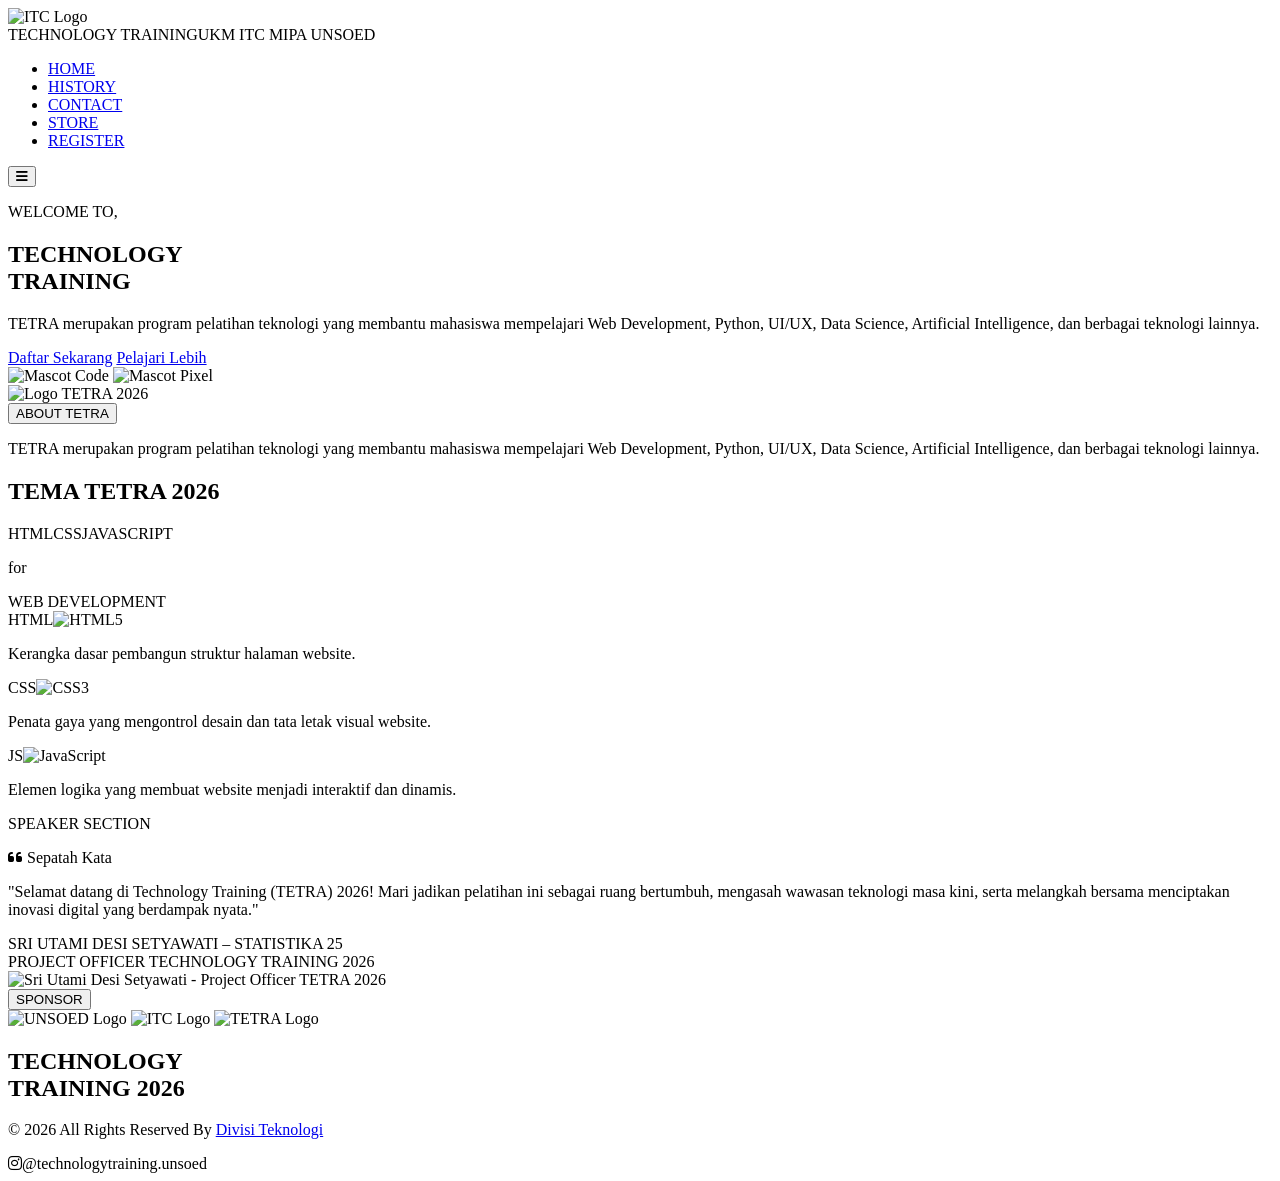
==== index.html @ e4006424 "Add files via upload" ====
<!DOCTYPE html>
<html lang="id">
<head>
  <meta charset="UTF-8" />
  <meta name="viewport" content="width=device-width, initial-scale=1.0"/>
  <title>Home - Technology Training ITC</title>
  <link rel="stylesheet" href="css/global.css" />
  <link rel="stylesheet" href="css/index.css" />
  <link href="https://fonts.googleapis.com/css2?family=Poppins:wght@400;600;700;800;900&display=swap" rel="stylesheet"/>
  <link rel="stylesheet" href="https://cdnjs.cloudflare.com/ajax/libs/font-awesome/6.5.0/css/all.min.css"/>
</head>
<body>

  <nav class="navbar">
    <div class="nav-container">
      <div class="nav-brand">
        <div class="nav-logo"><img src="images/itc.PNG" alt="ITC Logo" class="logo-img"/></div>
        <div class="nav-title"><span class="nav-title-main">TECHNOLOGY TRAINING</span><span class="nav-title-sub">UKM ITC MIPA UNSOED</span></div>
      </div>
      <ul class="nav-links">
        <li><a href="index.html" class="nav-active">HOME</a></li>
        <li><a href="history.html">HISTORY</a></li>
        <li><a href="contact.html">CONTACT</a></li>
        <li><a href="store.html">STORE</a></li>
        <li><a href="https://itcmipaunsoed.my.id/Tetra/Pendaftaran" target="_blank" class="btn-register">REGISTER</a></li>
      </ul>
      <button class="hamburger" id="hamburger"><i class="fas fa-bars"></i></button>
    </div>
  </nav>

  <main>
    <section class="hero">
      <div class="section-container hero-wrapper">
        <div class="hero-content">
          <p class="hero-welcome">WELCOME TO,</p>
          <h1 class="hero-title">TECHNOLOGY<br/>TRAINING</h1>
          <p class="hero-desc">TETRA merupakan program pelatihan teknologi yang membantu mahasiswa mempelajari Web Development, Python, UI/UX, Data Science, Artificial Intelligence, dan berbagai teknologi lainnya.</p>
          <div class="hero-buttons">
            <a href="https://itcmipaunsoed.my.id/Tetra/Pendaftaran" target="_blank" class="btn btn-primary">Daftar Sekarang</a>
            <a href="https://itcmipaunsoed.my.id/Tetra/GuideBook" target="_blank" class="btn btn-secondary">Pelajari Lebih</a>
          </div>
        </div>
        <div class="hero-image">
          <div class="mascot-placeholder">
            <img src="images/Code.png" alt="Mascot Code" class="mascot-img active" />
            <img src="images/Pixel.png" alt="Mascot Pixel" class="mascot-img" />
          </div>
        </div>
      </div>
    </section>

    <section class="about">
      <div class="section-container about-wrapper">
        <div class="about-left">
          <div class="tetra-logo-wrapper">
            <img src="images/logotetra.png" alt="Logo TETRA 2026" class="tetra-logo"/>
          </div>
        </div>
        <div class="about-right">
          <button class="btn-tag">ABOUT TETRA</button>
          <p class="about-desc">TETRA merupakan program pelatihan teknologi yang membantu mahasiswa mempelajari Web Development, Python, UI/UX, Data Science, Artificial Intelligence, dan berbagai teknologi lainnya.</p>
        </div>
      </div>
    </section>

    <section class="tema-section">
      <div class="section-container">
        <div class="tema-header"><h2>TEMA TETRA 2026</h2></div>
        <div class="tema-tags">
          <span class="tag">HTML</span><span class="tag">CSS</span><span class="tag">JAVASCRIPT</span>
        </div>
        <p class="tema-for">for</p>
        <div class="tema-webdev"><span class="tag tag-webdev">WEB DEVELOPMENT</span></div>

        <div class="tech-cards">
          <div class="tech-card">
            <div class="tech-card-icon html-icon"><span>HTML</span><img src="https://cdn.jsdelivr.net/gh/devicons/devicon/icons/html5/html5-original.svg" alt="HTML5"/></div>
            <p>Kerangka dasar pembangun struktur halaman website.</p>
          </div>
          <div class="tech-card">
            <div class="tech-card-icon css-icon"><span>CSS</span><img src="https://cdn.jsdelivr.net/gh/devicons/devicon/icons/css3/css3-original.svg" alt="CSS3"/></div>
            <p>Penata gaya yang mengontrol desain dan tata letak visual website.</p>
          </div>
          <div class="tech-card">
            <div class="tech-card-icon js-icon"><span>JS</span><img src="https://cdn.jsdelivr.net/gh/devicons/devicon/icons/javascript/javascript-original.svg" alt="JavaScript"/></div>
            <p>Elemen logika yang membuat website menjadi interaktif dan dinamis.</p>
          </div>
        </div>
      </div>
    </section>

    <section class="speaker-section">
      <div class="speaker-banner"><p>SPEAKER SECTION</p></div>
      <div class="section-container">
        <div class="speaker-content">
          <div class="speaker-info">
            <div class="speaker-quote">
              <span class="quote-tag"><i class="fas fa-quote-left"></i> Sepatah Kata</span>
              <p class="quote-text">
                "Selamat datang di Technology Training (TETRA) 2026! Mari jadikan pelatihan ini sebagai ruang bertumbuh, mengasah wawasan teknologi masa kini, serta melangkah bersama menciptakan inovasi digital yang berdampak nyata."
              </p>
            </div>
            <div class="speaker-badges">
              <div class="speaker-badge">SRI UTAMI DESI SETYAWATI – STATISTIKA 25</div>
              <div class="speaker-badge">PROJECT OFFICER TECHNOLOGY TRAINING 2026</div>
            </div>
          </div>
          <div class="speaker-photo">
            <img src="images/potetra26.png" alt="Sri Utami Desi Setyawati - Project Officer TETRA 2026" class="speaker-img"/>
          </div>
        </div>

        <div class="sponsor-section">
          <button class="btn-tag">SPONSOR</button>
          <div class="sponsor-grid">
            <div class="sponsor-item"></div><div class="sponsor-item"></div><div class="sponsor-item"></div>
            <div class="sponsor-item"></div><div class="sponsor-item"></div><div class="sponsor-item"></div>
          </div>
        </div>
      </div>
    </section>
  </main>

  <footer class="footer">
    <div class="section-container">
      <div class="footer-card">
        <div class="footer-top">
          <div class="footer-logos">
            <img src="images/Unsoed.PNG" alt="UNSOED Logo" class="footer-logo"/>
            <img src="images/itc.PNG" alt="ITC Logo" class="footer-logo"/>
            <img src="images/logotetra.png" alt="TETRA Logo" class="footer-logo"/>
          </div>
          <div class="footer-divider"></div>
          <div class="footer-title"><h2>TECHNOLOGY<br/>TRAINING 2026</h2></div>
        </div>
        <div class="footer-bottom">
          <p>© 2026 All Rights Reserved By <a href="#">Divisi Teknologi</a></p>
          <div class="footer-social"><i class="fab fa-instagram instagram-icon"></i><span>@technologytraining.unsoed</span></div>
        </div>
      </div>
    </div>
  </footer>

  <script src="js/index.js"></script>
</body>
</html>
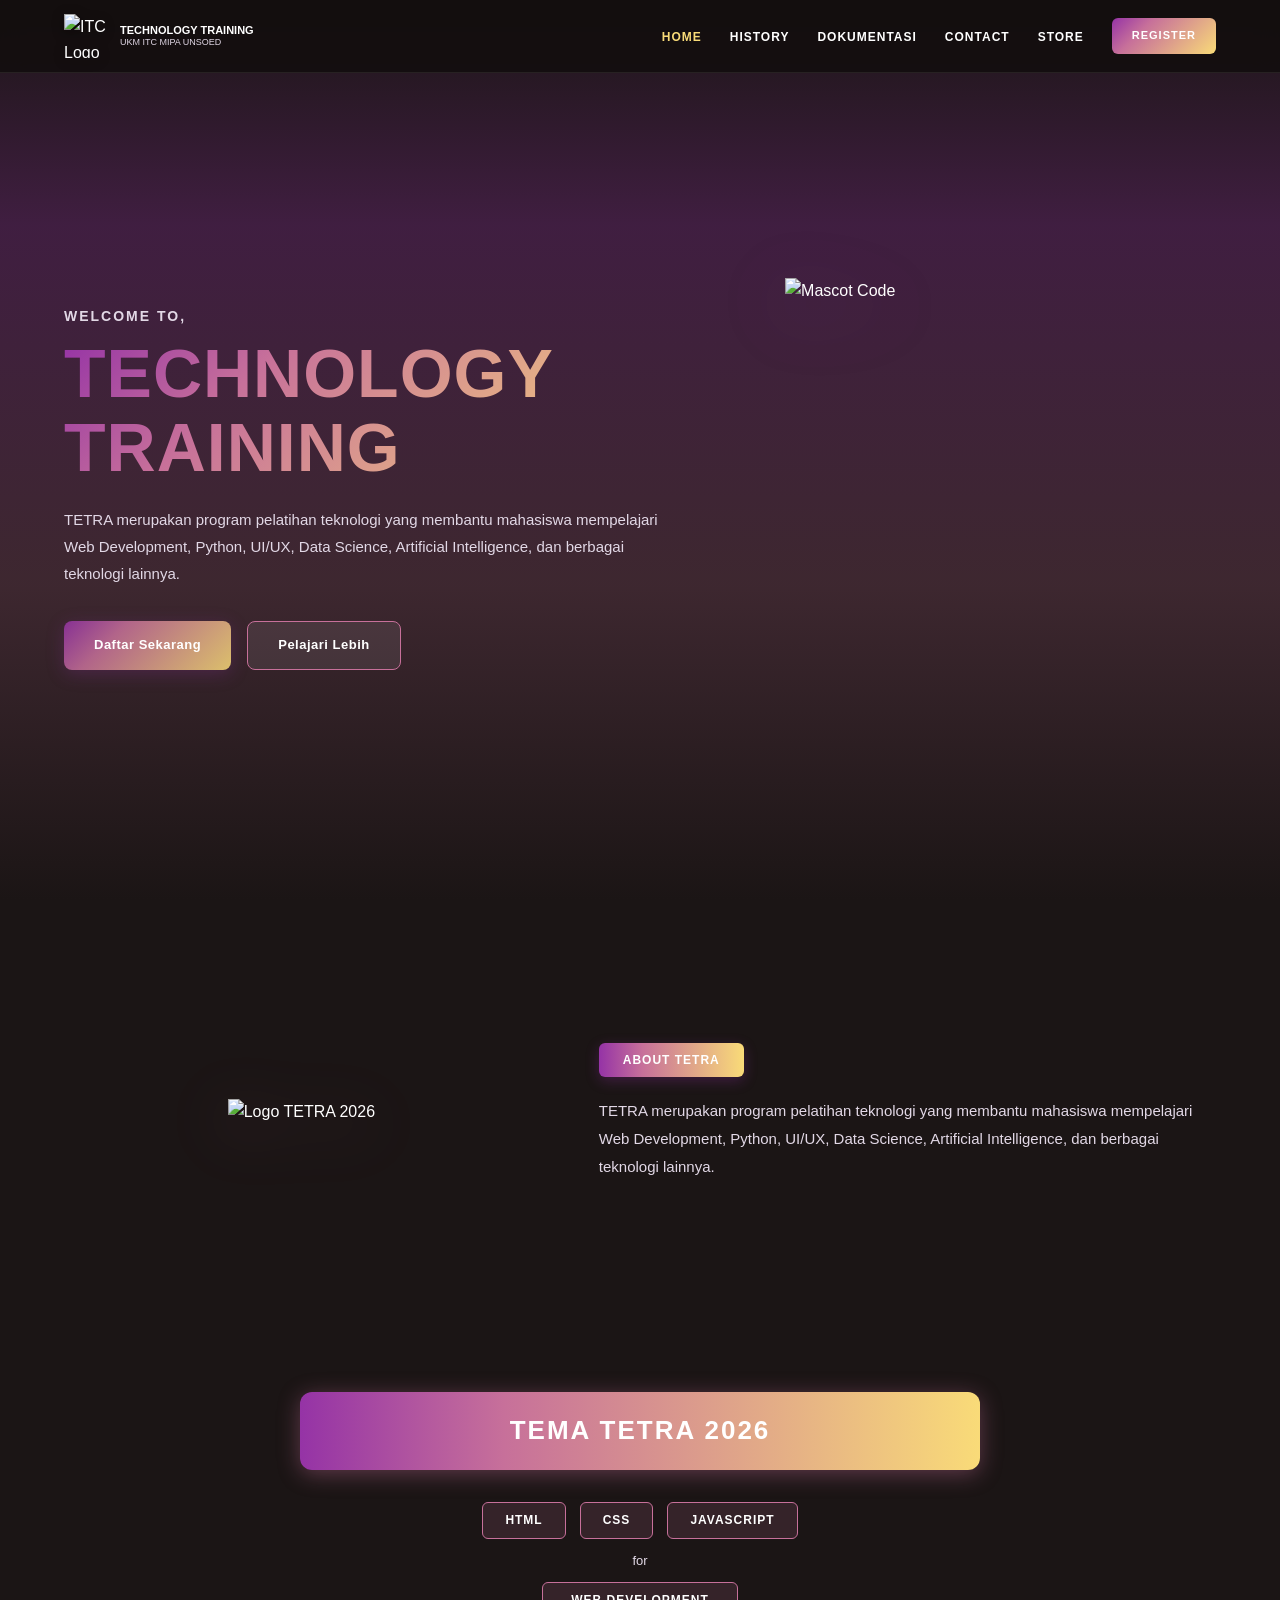
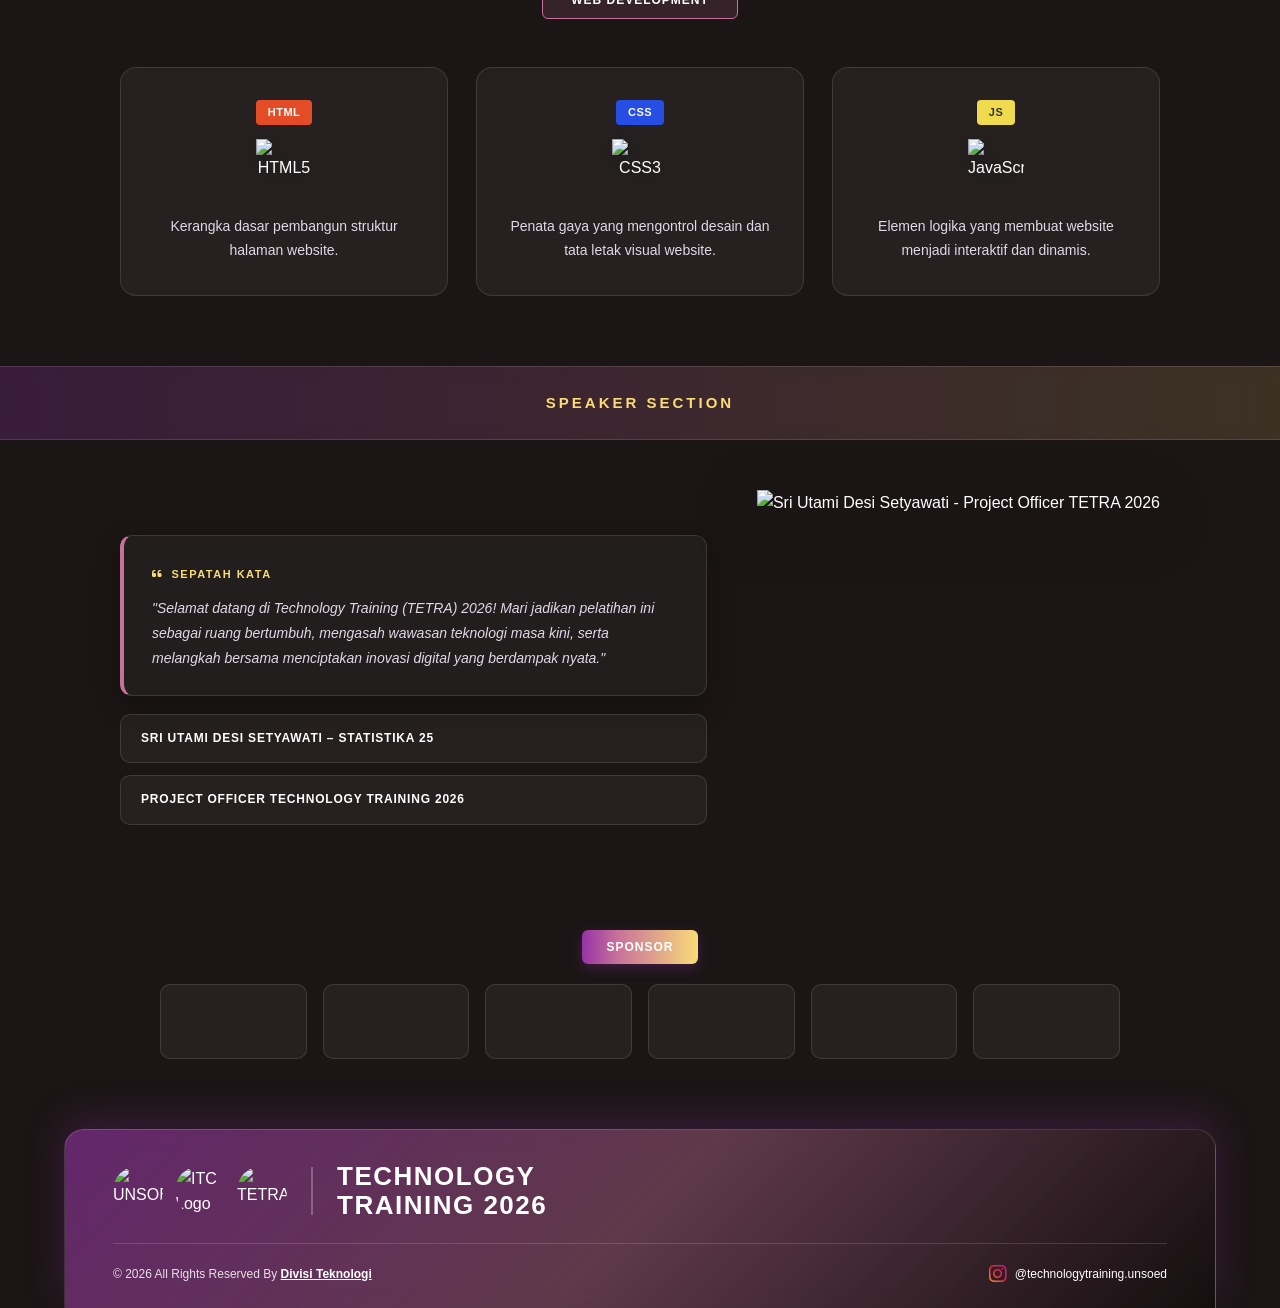
==== commit 86f77d2d: "menambahkan isi dari dokumentasi page" ====
--- a/index.html
+++ b/index.html
@@ -20,6 +20,7 @@
       <ul class="nav-links">
         <li><a href="index.html" class="nav-active">HOME</a></li>
         <li><a href="history.html">HISTORY</a></li>
+        <li><a href="dokumentasi.html">DOKUMENTASI</a></li>
         <li><a href="contact.html">CONTACT</a></li>
         <li><a href="store.html">STORE</a></li>
         <li><a href="https://itcmipaunsoed.my.id/Tetra/Pendaftaran" target="_blank" class="btn-register">REGISTER</a></li>
@@ -63,7 +64,7 @@
       </div>
     </section>
 
-    <section class="tema-section">
+    <section class="tema-section" id="tema">
       <div class="section-container">
         <div class="tema-header"><h2>TEMA TETRA 2026</h2></div>
         <div class="tema-tags">
--- a/css/global.css
+++ b/css/global.css
@@ -0,0 +1,269 @@
+/* ============================================
+   GLOBAL RESET & SEAMLESS BACKGROUND GRADIENT
+   ============================================ */
+*, *::before, *::after {
+  margin: 0;
+  padding: 0;
+  box-sizing: border-box;
+}
+
+:root {
+  /* Gradasi Figma */
+  --figma-grad: linear-gradient(135deg, #9533a6 0%, #c7709a 30%, #f9db78 100%);
+  --figma-grad-horiz: linear-gradient(90deg, #9533a6 0%, #c7709a 30%, #f9db78 100%);
+
+  --bg-dark: #1b1515;
+  --white: #ffffff;
+  --text-muted: #e2d8e6;
+  --gold-accent: #f9db78;
+  --pink-mid: #c7709a;
+  --card-bg: rgba(255, 255, 255, 0.05);
+  --card-border: rgba(255, 255, 255, 0.12);
+  --max-width: 1200px;
+}
+
+html {
+  scroll-behavior: smooth;
+}
+
+/* GRADASI GLOBAL TERPASA DI BODY AGAR TIDAK PATAH-PATAH */
+body {
+  font-family: 'Poppins', sans-serif;
+  background: linear-gradient(
+    180deg,
+    #1b1515 0%,
+    rgba(149, 51, 166, 0.3) 25%,
+    rgba(199, 112, 154, 0.2) 65%,
+    #1b1515 100%
+  ) fixed, #1b1515;
+  color: var(--white);
+  overflow-x: hidden;
+  line-height: 1.6;
+  display: flex;
+  flex-direction: column;
+  min-height: 100vh;
+}
+
+/* Memastikan konten mengambil sisa ruang di atas footer */
+main {
+  flex: 1 0 auto;
+}
+
+.section-container {
+  max-width: var(--max-width);
+  margin: 0 auto;
+  padding: 0 24px;
+  width: 100%;
+}
+
+/* NAVBAR UNIFORM */
+.navbar {
+  background-color: rgba(18, 13, 13, 0.85);
+  backdrop-filter: blur(10px);
+  position: sticky;
+  top: 0;
+  z-index: 1000;
+  border-bottom: 1px solid rgba(255, 255, 255, 0.08);
+  padding: 14px 0;
+}
+
+.nav-container {
+  max-width: var(--max-width);
+  margin: 0 auto;
+  padding: 0 24px;
+  display: flex;
+  align-items: center;
+  justify-content: space-between;
+}
+
+.nav-brand {
+  display: flex;
+  align-items: center;
+  gap: 12px;
+}
+
+.nav-logo {
+  width: 44px;
+  height: 44px;
+  border-radius: 50%;
+  background: transparent;
+  display: flex;
+  align-items: center;
+  justify-content: center;
+}
+
+.nav-logo .logo-img {
+  width: 100%;
+  height: 100%;
+  object-fit: contain;
+  filter: drop-shadow(0 2px 6px rgba(0, 0, 0, 0.4));
+}
+
+.nav-title {
+  display: flex;
+  flex-direction: column;
+  line-height: 1.2;
+}
+
+.nav-title-main {
+  font-size: 11px;
+  font-weight: 700;
+  color: var(--white);
+}
+
+.nav-title-sub {
+  font-size: 9px;
+  color: var(--text-muted);
+}
+
+.nav-links {
+  display: flex;
+  list-style: none;
+  align-items: center;
+  gap: 28px;
+}
+
+.nav-links a {
+  text-decoration: none;
+  color: var(--white);
+  font-size: 12px;
+  font-weight: 600;
+  letter-spacing: 1px;
+  transition: color 0.3s;
+}
+
+.nav-links a:hover,
+.nav-active {
+  color: var(--gold-accent) !important;
+}
+
+.btn-register {
+  background: var(--figma-grad) !important;
+  color: var(--white) !important;
+  padding: 9px 20px !important;
+  border-radius: 6px !important;
+  font-weight: 700 !important;
+  font-size: 11px !important;
+  display: inline-block;
+  text-decoration: none;
+}
+
+.hamburger {
+  display: none;
+  background: none;
+  border: none;
+  color: var(--white);
+  font-size: 22px;
+  cursor: pointer;
+}
+
+/* FOOTER UNIFORM (MENTOK DI DASAR & MEMBENTANG) */
+.footer {
+  padding: 0;
+  background: transparent;
+  width: 100%;
+  margin-top: auto;
+}
+
+.footer .section-container {
+  max-width: var(--max-width);
+  padding: 0 24px;
+}
+
+.footer-card {
+  background: linear-gradient(135deg, rgba(149, 51, 166, 0.6) 0%, rgba(199, 112, 154, 0.4) 50%, rgba(20, 15, 15, 0.95) 100%);
+  border: 1px solid rgba(255, 255, 255, 0.15);
+  border-bottom: none;
+  border-radius: 20px 20px 0 0;
+  padding: 32px 48px 24px;
+  box-shadow: 0 -10px 40px rgba(149, 51, 166, 0.25);
+  backdrop-filter: blur(10px);
+}
+
+.footer-top {
+  display: flex;
+  align-items: center;
+  gap: 24px;
+  padding-bottom: 24px;
+  border-bottom: 1px solid rgba(255, 255, 255, 0.15);
+  margin-bottom: 20px;
+}
+
+.footer-logos {
+  display: flex;
+  gap: 12px;
+  align-items: center;
+}
+
+.footer-logo {
+  width: 50px;
+  height: 50px;
+  border-radius: 50%;
+  object-fit: cover;
+}
+
+.footer-divider {
+  width: 2px;
+  height: 48px;
+  background-color: rgba(255, 255, 255, 0.25);
+}
+
+.footer-title h2 {
+  font-size: clamp(20px, 3vw, 26px);
+  font-weight: 900;
+  color: var(--white);
+  letter-spacing: 1.5px;
+  line-height: 1.1;
+}
+
+.footer-bottom {
+  display: flex;
+  align-items: center;
+  justify-content: space-between;
+  flex-wrap: wrap;
+  gap: 12px;
+}
+
+.footer-bottom p {
+  font-size: 12px;
+  color: rgba(255, 255, 255, 0.85);
+}
+
+.footer-bottom a {
+  color: var(--white);
+  font-weight: 700;
+  text-decoration: underline;
+}
+
+.footer-social {
+  display: flex;
+  align-items: center;
+  gap: 8px;
+  font-size: 12px;
+}
+
+.instagram-icon {
+  font-size: 20px;
+  background: linear-gradient(45deg, #f09433, #e6683c, #dc2743, #cc2366, #bc1888);
+  -webkit-background-clip: text;
+  background-clip: text;
+  -webkit-text-fill-color: transparent;
+}
+
+@media (max-width: 768px) {
+  .nav-links {
+    display: none;
+    flex-direction: column;
+    position: absolute;
+    top: 71px;
+    left: 0; right: 0;
+    background: #120d0d;
+    padding: 24px;
+    gap: 18px;
+  }
+  .nav-links.open { display: flex; }
+  .hamburger { display: block; }
+  .footer-card { padding: 24px 20px; }
+  .footer-top { flex-wrap: wrap; gap: 16px; }
+  .footer-divider { display: none; }
+}
--- a/css/index.css
+++ b/css/index.css
@@ -0,0 +1,572 @@
+/* ============================================
+   INDEX.CSS - STYLES KHUSUS HALAMAN HOME
+   ============================================ */
+
+/* ---- Hero Section ---- */
+.hero {
+  padding: 60px 0;
+  min-height: calc(100vh - 71px);
+  display: flex;
+  align-items: center;
+}
+
+.hero-wrapper {
+  display: flex;
+  align-items: center;
+  justify-content: space-between;
+  gap: 48px;
+}
+
+.hero-content {
+  flex: 1.2;
+  max-width: 620px;
+}
+
+.hero-welcome {
+  font-size: 14px;
+  font-weight: 600;
+  color: var(--text-muted);
+  letter-spacing: 2px;
+  margin-bottom: 10px;
+}
+
+.hero-title {
+  font-size: clamp(38px, 5.5vw, 68px);
+  font-weight: 900;
+  line-height: 1.08;
+  background: var(--figma-grad);
+  -webkit-background-clip: text;
+  background-clip: text;
+  -webkit-text-fill-color: transparent;
+  margin-bottom: 22px;
+  text-transform: uppercase;
+  letter-spacing: 1px;
+}
+
+.hero-desc {
+  font-size: 15px;
+  color: var(--text-muted);
+  line-height: 1.8;
+  margin-bottom: 34px;
+}
+
+.hero-buttons {
+  display: flex;
+  gap: 16px;
+  flex-wrap: wrap;
+}
+
+.btn {
+  padding: 13px 30px;
+  border-radius: 8px;
+  font-size: 13px;
+  font-weight: 700;
+  cursor: pointer;
+  border: none;
+  transition: all 0.3s ease;
+  letter-spacing: 0.5px;
+  text-decoration: none;
+  display: inline-flex;
+  align-items: center;
+  justify-content: center;
+}
+
+.btn-primary {
+  background: linear-gradient(135deg, rgba(149, 51, 166, 0.85) 0%, rgba(199, 112, 154, 0.85) 30%, rgba(249, 219, 120, 0.85) 100%);
+  color: var(--white);
+  box-shadow: 0 4px 18px rgba(149, 51, 166, 0.25);
+}
+
+.btn-primary:hover {
+  transform: translateY(-2px);
+  box-shadow: 0 6px 24px rgba(149, 51, 166, 0.4);
+}
+
+.btn-secondary {
+  background: rgba(255, 255, 255, 0.08);
+  color: var(--white);
+  border: 1px solid var(--pink-mid);
+}
+
+.btn-secondary:hover {
+  background: var(--pink-mid);
+  transform: translateY(-2px);
+}
+
+/* ---- Mascot Image Slider ---- */
+.hero-image {
+  flex: 1;
+  display: flex;
+  justify-content: center;
+  align-items: center;
+}
+
+.mascot-placeholder {
+  position: relative;
+  width: 360px;
+  height: 420px;
+  display: flex;
+  align-items: center;
+  justify-content: center;
+  animation: floatMascot 4s ease-in-out infinite;
+}
+
+.mascot-img {
+  position: absolute;
+  top: 0;
+  left: 0;
+  width: 100%;
+  height: 100%;
+  object-fit: contain;
+  opacity: 0;
+  transform: scale(0.95);
+  transition: opacity 0.8s ease-in-out, transform 0.8s ease-in-out;
+  pointer-events: none;
+  filter: drop-shadow(0 15px 35px rgba(149, 51, 166, 0.35));
+}
+
+.mascot-img.active {
+  opacity: 1;
+  transform: scale(1);
+  pointer-events: auto;
+}
+
+@keyframes floatMascot {
+  0%, 100% { transform: translateY(0px); }
+  50% { transform: translateY(-12px); }
+}
+
+/* ---- About Section ---- */
+.about {
+  padding: 70px 0;
+}
+
+.about-wrapper {
+  display: flex;
+  align-items: center;
+  justify-content: space-between;
+  gap: 60px;
+}
+
+.about-left {
+  flex: 1;
+  display: flex;
+  justify-content: center;
+  align-items: center;
+}
+
+.tetra-logo-wrapper {
+  width: 280px;
+  height: 280px;
+  display: flex;
+  align-items: center;
+  justify-content: center;
+  filter: drop-shadow(0 12px 30px rgba(199, 112, 154, 0.35));
+  transition: transform 0.4s ease;
+}
+
+.tetra-logo-wrapper:hover {
+  transform: scale(1.05);
+}
+
+.tetra-logo {
+  max-width: 100%;
+  max-height: 100%;
+  object-fit: contain;
+}
+
+.about-right {
+  flex: 1.3;
+}
+
+.btn-tag {
+  background: var(--figma-grad-horiz);
+  color: var(--white);
+  border: none;
+  padding: 10px 24px;
+  border-radius: 6px;
+  font-size: 12px;
+  font-weight: 700;
+  letter-spacing: 1px;
+  cursor: default;
+  margin-bottom: 20px;
+  display: inline-block;
+  box-shadow: 0 4px 14px rgba(149, 51, 166, 0.3);
+}
+
+.about-desc {
+  font-size: 15px;
+  color: var(--text-muted);
+  line-height: 1.85;
+  max-width: 600px;
+}
+
+/* ---- Tema TETRA 2026 Section ---- */
+.tema-section {
+  padding: 70px 0;
+  text-align: center;
+}
+
+.tema-header {
+  background: var(--figma-grad-horiz);
+  border-radius: 12px;
+  padding: 18px 36px;
+  max-width: 680px;
+  margin: 0 auto 32px;
+  box-shadow: 0 4px 22px rgba(199, 112, 154, 0.4);
+}
+
+.tema-header h2 {
+  font-size: clamp(20px, 3vw, 26px);
+  font-weight: 900;
+  letter-spacing: 2px;
+  color: var(--white);
+}
+
+.tema-tags {
+  display: flex;
+  justify-content: center;
+  gap: 14px;
+  margin-bottom: 12px;
+  flex-wrap: wrap;
+}
+
+.tag {
+  padding: 8px 22px;
+  border-radius: 6px;
+  font-size: 12px;
+  font-weight: 700;
+  letter-spacing: 1px;
+  background: rgba(199, 112, 154, 0.15);
+  color: var(--white);
+  border: 1px solid var(--pink-mid);
+}
+
+.tag-webdev {
+  padding: 8px 28px;
+}
+
+.tema-for {
+  font-size: 13px;
+  color: var(--text-muted);
+  margin-bottom: 10px;
+}
+
+.tema-webdev {
+  display: flex;
+  justify-content: center;
+  margin-bottom: 48px;
+}
+
+/* ---- Tech Cards (HTML, CSS, JS) ---- */
+.tech-cards {
+  display: grid;
+  grid-template-columns: repeat(3, 1fr);
+  gap: 28px;
+  max-width: 1040px;
+  margin: 0 auto;
+}
+
+.tech-card {
+  background: var(--card-bg);
+  border: 1px solid var(--card-border);
+  border-radius: 16px;
+  padding: 32px 24px;
+  backdrop-filter: blur(8px);
+  display: flex;
+  flex-direction: column;
+  align-items: center;
+  text-align: center;
+  transition: transform 0.3s, border-color 0.3s, box-shadow 0.3s;
+}
+
+.tech-card:hover {
+  transform: translateY(-6px);
+  border-color: var(--pink-mid);
+  box-shadow: 0 14px 32px rgba(199, 112, 154, 0.3);
+}
+
+.tech-card-icon {
+  display: flex;
+  flex-direction: column;
+  align-items: center;
+  gap: 14px;
+  margin-bottom: 20px;
+}
+
+.tech-card-icon img {
+  width: 56px;
+  height: 56px;
+  max-width: 56px;
+  max-height: 56px;
+  object-fit: contain;
+  filter: drop-shadow(0 4px 10px rgba(0, 0, 0, 0.3));
+}
+
+.tech-card-icon span {
+  font-size: 11px;
+  font-weight: 800;
+  letter-spacing: 0.5px;
+  padding: 4px 12px;
+  border-radius: 4px;
+}
+
+.html-icon span { background: #e34c26; color: #fff; }
+.css-icon span  { background: #264de4; color: #fff; }
+.js-icon span   { background: #f0db4f; color: #333; }
+
+.tech-card p {
+  font-size: 14px;
+  color: var(--text-muted);
+  line-height: 1.7;
+}
+
+/* ---- Speaker & PO Section ---- */
+.speaker-section {
+  padding-bottom: 70px;
+}
+
+.speaker-banner {
+  background: linear-gradient(90deg, rgba(149, 51, 166, 0.25) 0%, rgba(199, 112, 154, 0.2) 50%, rgba(249, 219, 120, 0.15) 100%);
+  border-top: 1px solid var(--card-border);
+  border-bottom: 1px solid var(--card-border);
+  width: 100%;
+  padding: 24px 0;
+  display: flex;
+  align-items: center;
+  justify-content: center;
+  margin-bottom: 50px;
+  backdrop-filter: blur(8px);
+}
+
+.speaker-banner p {
+  color: var(--gold-accent);
+  font-size: 15px;
+  font-weight: 800;
+  letter-spacing: 3px;
+  text-transform: uppercase;
+}
+
+.speaker-content {
+  display: flex;
+  align-items: center;
+  justify-content: space-between;
+  gap: 50px;
+  max-width: 1040px;
+  margin: 0 auto 60px;
+}
+
+.speaker-info {
+  display: flex;
+  flex-direction: column;
+  gap: 18px;
+  flex: 1.3;
+}
+
+.speaker-quote {
+  background: rgba(255, 255, 255, 0.04);
+  border: 1px solid var(--card-border);
+  border-left: 4px solid var(--pink-mid);
+  border-radius: 12px;
+  padding: 24px 28px;
+  backdrop-filter: blur(10px);
+  box-shadow: 0 10px 30px rgba(0, 0, 0, 0.25);
+}
+
+.quote-tag {
+  display: inline-flex;
+  align-items: center;
+  gap: 8px;
+  font-size: 11px;
+  font-weight: 700;
+  text-transform: uppercase;
+  letter-spacing: 1.5px;
+  color: var(--gold-accent);
+  margin-bottom: 12px;
+}
+
+.quote-text {
+  font-size: 14px;
+  line-height: 1.8;
+  color: var(--text-muted);
+  font-style: italic;
+}
+
+.speaker-badges {
+  display: flex;
+  flex-direction: column;
+  gap: 12px;
+}
+
+.speaker-badge {
+  background: var(--card-bg);
+  border: 1px solid var(--card-border);
+  border-radius: 10px;
+  padding: 14px 20px;
+  font-size: 12px;
+  font-weight: 700;
+  color: var(--white);
+  letter-spacing: 0.8px;
+  text-align: left;
+  backdrop-filter: blur(8px);
+  transition: border-color 0.3s, transform 0.2s, background 0.3s;
+}
+
+.speaker-badge:hover {
+  border-color: var(--pink-mid);
+  background: rgba(255, 255, 255, 0.08);
+  transform: translateX(4px);
+}
+
+/* Foto PO: Langsung tanpa border kotak */
+.speaker-photo {
+  display: flex;
+  align-items: center;
+  justify-content: center;
+  flex-shrink: 0;
+  background: transparent;
+  border: none;
+  box-shadow: none;
+  border-radius: 0;
+  overflow: visible;
+}
+
+.speaker-photo img.speaker-img {
+  height: 380px;
+  width: auto;
+  max-width: 100%;
+  object-fit: contain;
+  filter: drop-shadow(0 15px 30px rgba(0, 0, 0, 0.55));
+  transition: transform 0.4s ease, filter 0.4s ease;
+}
+
+.speaker-photo:hover img.speaker-img {
+  transform: translateY(-6px) scale(1.03);
+  filter: drop-shadow(0 20px 35px rgba(199, 112, 154, 0.35));
+}
+
+/* ---- Sponsor Section ---- */
+.sponsor-section {
+  margin-top: 30px;
+  display: flex;
+  flex-direction: column;
+  align-items: center;
+  text-align: center;
+}
+
+.sponsor-grid {
+  display: grid;
+  grid-template-columns: repeat(6, 1fr);
+  gap: 16px;
+  max-width: 960px;
+  width: 100%;
+  margin: 0 auto;
+}
+
+.sponsor-item {
+  background: var(--card-bg);
+  border: 1px solid var(--card-border);
+  border-radius: 10px;
+  height: 75px;
+  transition: border-color 0.3s, background 0.3s, transform 0.3s;
+}
+
+.sponsor-item:hover {
+  background: rgba(255, 255, 255, 0.1);
+  border-color: var(--pink-mid);
+  transform: translateY(-3px);
+}
+
+/* ---- Responsive Adjustments ---- */
+@media (max-width: 992px) {
+  .hero-wrapper,
+  .about-wrapper,
+  .speaker-content {
+    flex-direction: column;
+    text-align: center;
+  }
+
+  .hero-content,
+  .about-right,
+  .speaker-info {
+    max-width: 100%;
+  }
+
+  .hero-buttons {
+    justify-content: center;
+  }
+
+  .hero-image {
+    order: -1;
+  }
+
+  .about-right {
+    display: flex;
+    flex-direction: column;
+    align-items: center;
+  }
+
+  .tech-cards {
+    grid-template-columns: repeat(2, 1fr);
+  }
+
+  .speaker-badges {
+    align-items: center;
+  }
+
+  .speaker-badge {
+    text-align: center;
+    width: 100%;
+    max-width: 450px;
+  }
+
+  .speaker-photo {
+    width: auto;
+    height: auto;
+  }
+  .speaker-photo img.speaker-img {
+    height: 320px;
+  }
+
+  .sponsor-grid {
+    grid-template-columns: repeat(3, 1fr);
+  }
+}
+
+@media (max-width: 768px) {
+  .mascot-placeholder {
+    width: 260px;
+    height: 300px;
+  }
+
+  .tetra-logo-wrapper {
+    width: 220px;
+    height: 220px;
+  }
+
+  .tech-cards {
+    grid-template-columns: 1fr;
+  }
+}
+
+@media (max-width: 480px) {
+  .hero-title {
+    font-size: 34px;
+  }
+
+  .tema-header h2 {
+    font-size: 18px;
+  }
+
+  .sponsor-grid {
+    grid-template-columns: repeat(2, 1fr);
+  }
+
+  .speaker-photo {
+    width: auto;
+    height: auto;
+  }
+  .speaker-photo img.speaker-img {
+    height: 250px;
+  }
+}
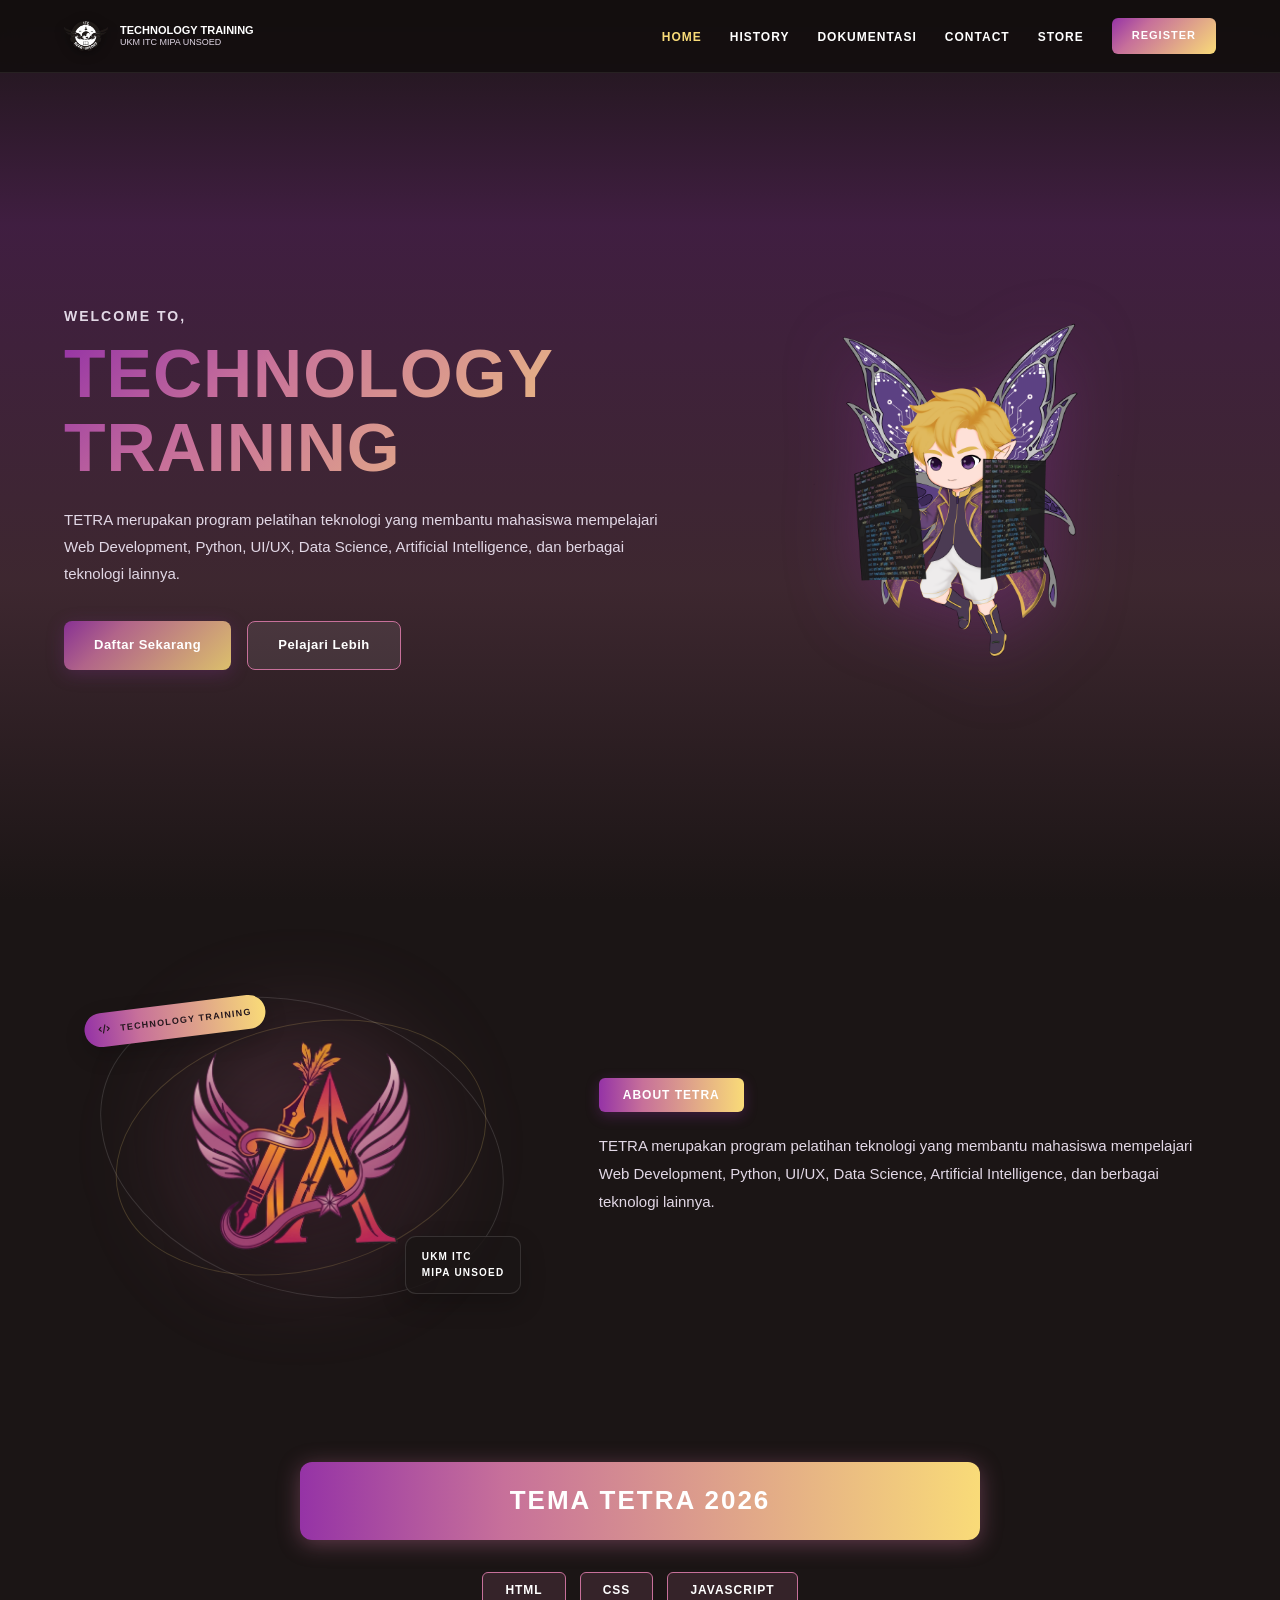
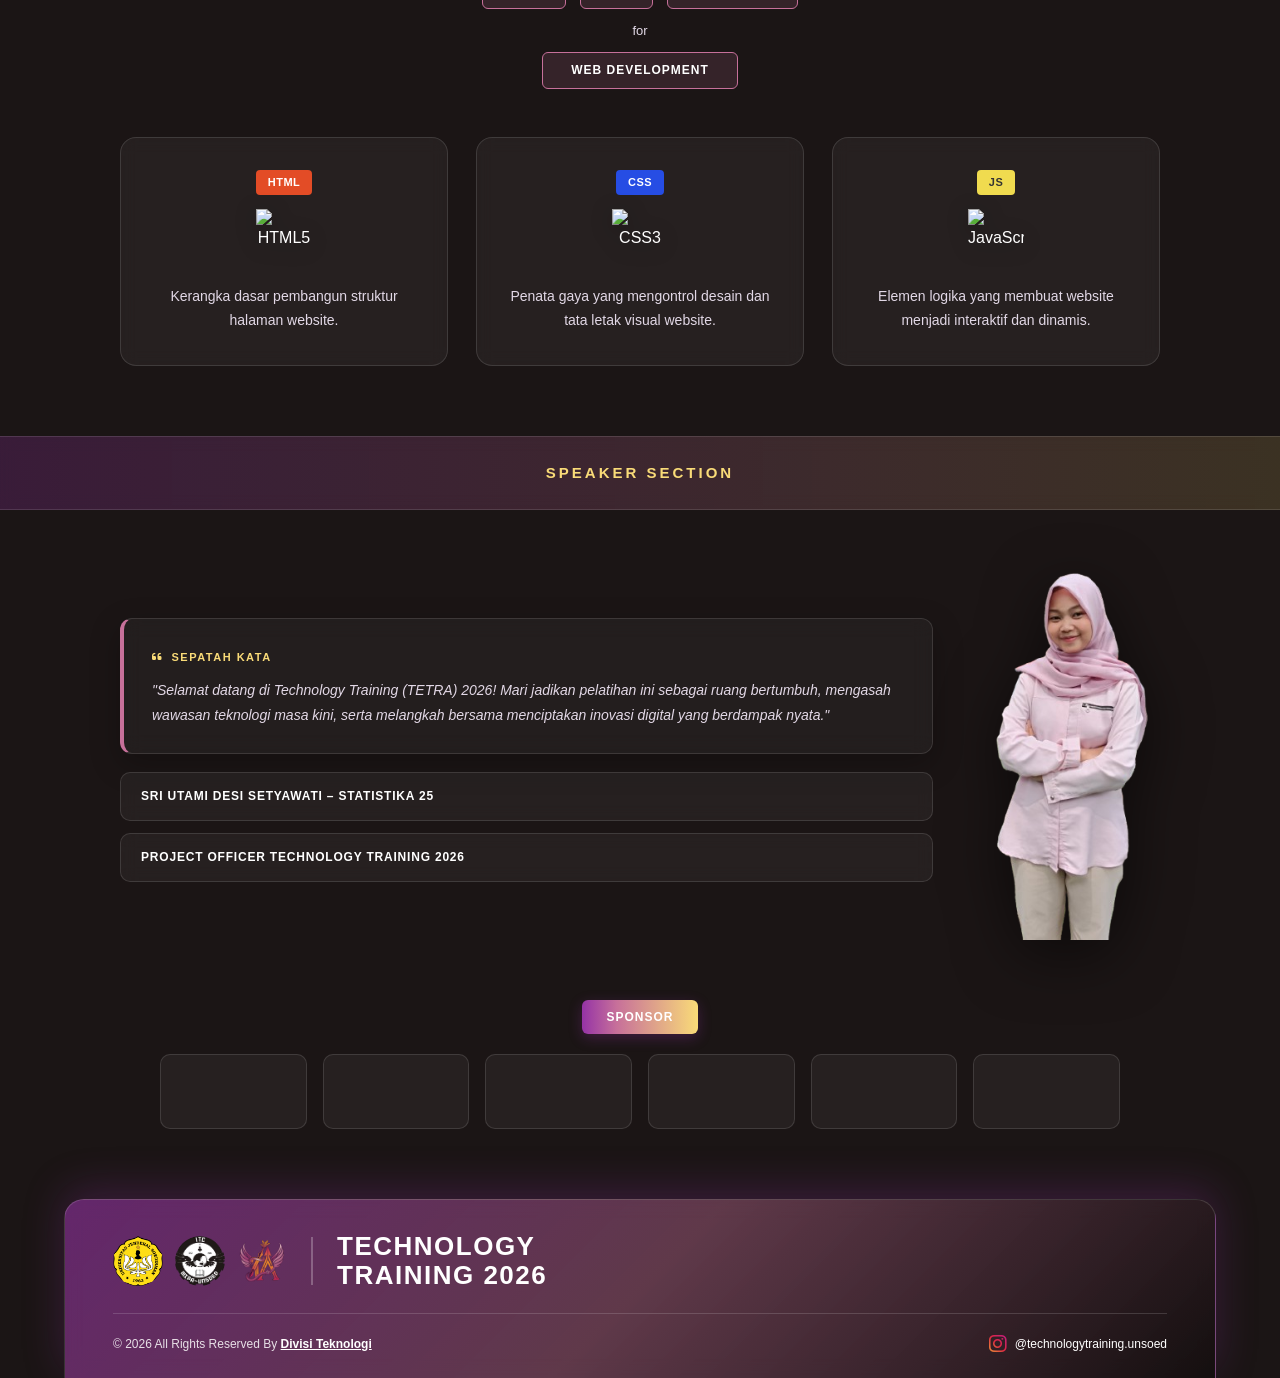
==== commit 73f73dd9: "udah fiks" ====
--- a/index.html
+++ b/index.html
@@ -14,7 +14,7 @@
   <nav class="navbar">
     <div class="nav-container">
       <div class="nav-brand">
-        <div class="nav-logo"><img src="images/itc.PNG" alt="ITC Logo" class="logo-img"/></div>
+        <div class="nav-logo"><img src="image/itc.PNG" alt="ITC Logo" class="logo-img"/></div>
         <div class="nav-title"><span class="nav-title-main">TECHNOLOGY TRAINING</span><span class="nav-title-sub">UKM ITC MIPA UNSOED</span></div>
       </div>
       <ul class="nav-links">
@@ -43,8 +43,8 @@
         </div>
         <div class="hero-image">
           <div class="mascot-placeholder">
-            <img src="images/Code.png" alt="Mascot Code" class="mascot-img active" />
-            <img src="images/Pixel.png" alt="Mascot Pixel" class="mascot-img" />
+            <img src="image/Code.png" alt="Mascot Code" class="mascot-img active" />
+            <img src="image/Pixel.png" alt="Mascot Pixel" class="mascot-img" />
           </div>
         </div>
       </div>
@@ -53,8 +53,13 @@
     <section class="about">
       <div class="section-container about-wrapper">
         <div class="about-left">
-          <div class="tetra-logo-wrapper">
-            <img src="images/logotetra.png" alt="Logo TETRA 2026" class="tetra-logo"/>
+          <div class="tetra-logo-wrapper" aria-label="Identitas visual TETRA 2026">
+            <span class="tetra-logo-orbit tetra-logo-orbit-one" aria-hidden="true"></span>
+            <span class="tetra-logo-orbit tetra-logo-orbit-two" aria-hidden="true"></span>
+            <span class="tetra-logo-glow" aria-hidden="true"></span>
+            <img src="image/logotetra.png" alt="Logo TETRA 2026" class="tetra-logo"/>
+            <span class="tetra-logo-badge"><i class="fas fa-code" aria-hidden="true"></i> TECHNOLOGY TRAINING</span>
+            <span class="tetra-logo-caption">UKM ITC<br/>MIPA UNSOED</span>
           </div>
         </div>
         <div class="about-right">
@@ -107,7 +112,7 @@
             </div>
           </div>
           <div class="speaker-photo">
-            <img src="images/potetra26.png" alt="Sri Utami Desi Setyawati - Project Officer TETRA 2026" class="speaker-img"/>
+            <img src="image/potetra26.png" alt="Sri Utami Desi Setyawati - Project Officer TETRA 2026" class="speaker-img"/>
           </div>
         </div>
 
@@ -127,9 +132,9 @@
       <div class="footer-card">
         <div class="footer-top">
           <div class="footer-logos">
-            <img src="images/Unsoed.PNG" alt="UNSOED Logo" class="footer-logo"/>
-            <img src="images/itc.PNG" alt="ITC Logo" class="footer-logo"/>
-            <img src="images/logotetra.png" alt="TETRA Logo" class="footer-logo"/>
+            <img src="image/Unsoed.PNG" alt="UNSOED Logo" class="footer-logo"/>
+            <img src="image/itc.PNG" alt="ITC Logo" class="footer-logo"/>
+            <img src="image/logotetra.png" alt="TETRA Logo" class="footer-logo"/>
           </div>
           <div class="footer-divider"></div>
           <div class="footer-title"><h2>TECHNOLOGY<br/>TRAINING 2026</h2></div>
--- a/css/index.css
+++ b/css/index.css
@@ -156,23 +156,93 @@
 }
 
 .tetra-logo-wrapper {
-  width: 280px;
-  height: 280px;
-  display: flex;
-  align-items: center;
-  justify-content: center;
-  filter: drop-shadow(0 12px 30px rgba(199, 112, 154, 0.35));
-  transition: transform 0.4s ease;
-}
-
-.tetra-logo-wrapper:hover {
-  transform: scale(1.05);
+  position: relative;
+  width: min(100%, 440px);
+  height: 350px;
+  display: flex;
+  align-items: center;
+  justify-content: center;
+  isolation: isolate;
+}
+
+.tetra-logo-glow {
+  position: absolute;
+  z-index: -1;
+  width: 55%;
+  height: 68%;
+  border-radius: 50%;
+  background: rgba(199, 112, 154, 0.22);
+  filter: blur(50px);
+}
+
+.tetra-logo-orbit {
+  position: absolute;
+  z-index: -1;
+  width: 86%;
+  height: 70%;
+  transform: rotate(-15deg);
+  border: 1px solid rgba(249, 219, 120, 0.19);
+  border-radius: 50%;
+  pointer-events: none;
+}
+
+.tetra-logo-orbit-two {
+  width: 94%;
+  height: 82%;
+  transform: rotate(18deg);
+  border-color: rgba(255, 255, 255, 0.13);
 }
 
 .tetra-logo {
-  max-width: 100%;
-  max-height: 100%;
+  position: relative;
+  z-index: 1;
+  width: min(60%, 250px);
+  max-height: 80%;
   object-fit: contain;
+  filter: drop-shadow(0 18px 28px rgba(0, 0, 0, 0.38));
+  animation: tetra-logo-float 5s ease-in-out infinite;
+}
+
+.tetra-logo-badge,
+.tetra-logo-caption {
+  position: absolute;
+  z-index: 2;
+  font-weight: 800;
+  letter-spacing: 1.2px;
+}
+
+.tetra-logo-badge {
+  top: 32px;
+  left: 3px;
+  padding: 10px 14px;
+  transform: rotate(-7deg);
+  border-radius: 30px;
+  background: var(--figma-grad-horiz);
+  color: #24171d;
+  font-size: 9px;
+  box-shadow: 0 8px 22px rgba(0, 0, 0, 0.2);
+}
+
+.tetra-logo-badge i {
+  margin-right: 6px;
+}
+
+.tetra-logo-caption {
+  right: 0;
+  bottom: 28px;
+  padding: 12px 16px;
+  border: 1px solid var(--card-border);
+  border-radius: 11px;
+  background: rgba(27, 21, 21, 0.86);
+  color: var(--white);
+  font-size: 10px;
+  line-height: 1.6;
+  box-shadow: 0 10px 26px rgba(0, 0, 0, 0.2);
+}
+
+@keyframes tetra-logo-float {
+  0%, 100% { transform: translateY(0); }
+  50% { transform: translateY(-9px); }
 }
 
 .about-right {
@@ -489,7 +559,13 @@
   .hero-content,
   .about-right,
   .speaker-info {
-    max-width: 100%;
+    max-    width: 100%;
+  }
+}
+
+@media (prefers-reduced-motion: reduce) {
+  .tetra-logo {
+    animation: none;
   }
 
   .hero-buttons {
@@ -540,8 +616,18 @@
   }
 
   .tetra-logo-wrapper {
-    width: 220px;
-    height: 220px;
+    width: min(100%, 380px);
+    height: 300px;
+  }
+
+  .tetra-logo-badge {
+    top: 22px;
+    left: 4px;
+  }
+
+  .tetra-logo-caption {
+    right: 2px;
+    bottom: 18px;
   }
 
   .tech-cards {
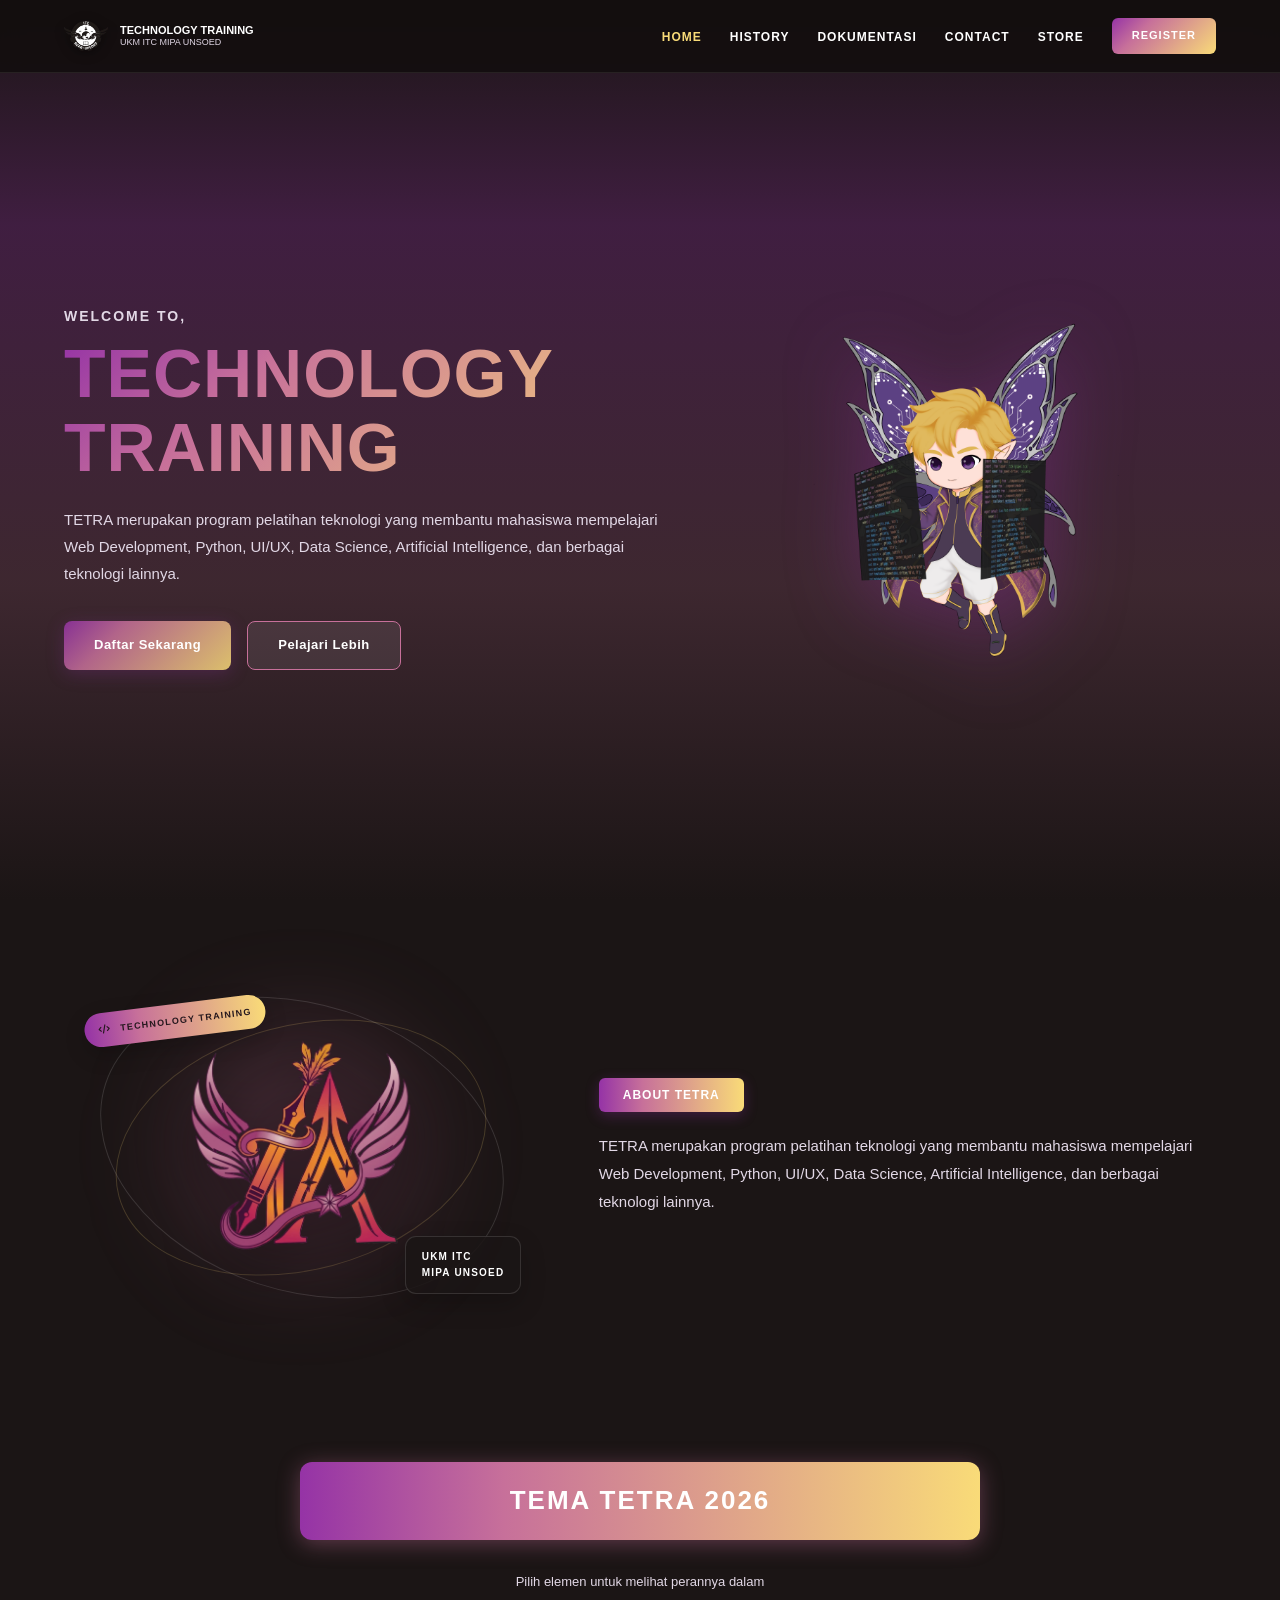
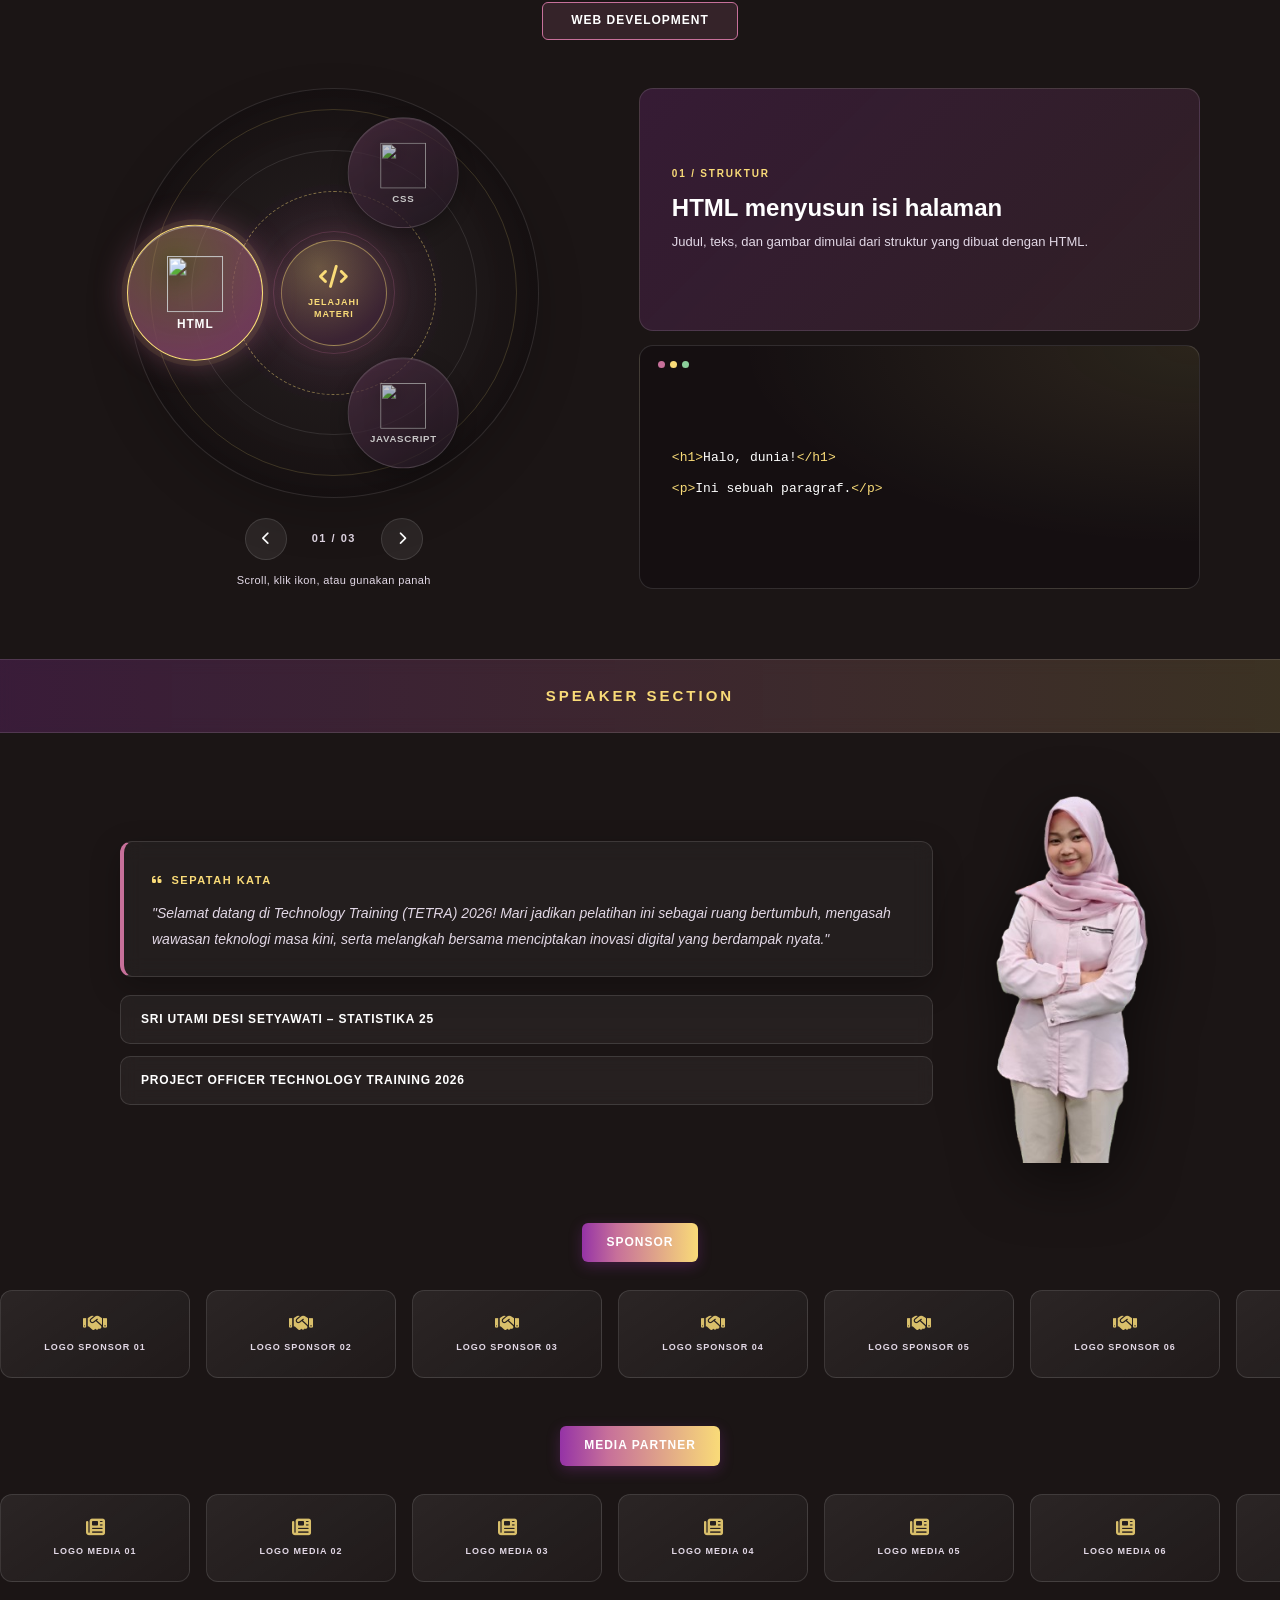
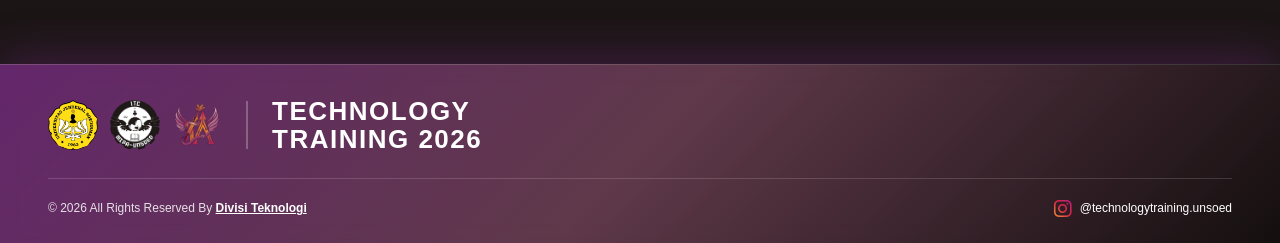
==== commit 81e6a4d7: "uuaa" ====
--- a/index.html
+++ b/index.html
@@ -72,24 +72,86 @@
     <section class="tema-section" id="tema">
       <div class="section-container">
         <div class="tema-header"><h2>TEMA TETRA 2026</h2></div>
-        <div class="tema-tags">
-          <span class="tag">HTML</span><span class="tag">CSS</span><span class="tag">JAVASCRIPT</span>
-        </div>
-        <p class="tema-for">for</p>
+        <p class="tema-for">Pilih elemen untuk melihat perannya dalam</p>
         <div class="tema-webdev"><span class="tag tag-webdev">WEB DEVELOPMENT</span></div>
 
-        <div class="tech-cards">
-          <div class="tech-card">
-            <div class="tech-card-icon html-icon"><span>HTML</span><img src="https://cdn.jsdelivr.net/gh/devicons/devicon/icons/html5/html5-original.svg" alt="HTML5"/></div>
-            <p>Kerangka dasar pembangun struktur halaman website.</p>
-          </div>
-          <div class="tech-card">
-            <div class="tech-card-icon css-icon"><span>CSS</span><img src="https://cdn.jsdelivr.net/gh/devicons/devicon/icons/css3/css3-original.svg" alt="CSS3"/></div>
-            <p>Penata gaya yang mengontrol desain dan tata letak visual website.</p>
-          </div>
-          <div class="tech-card">
-            <div class="tech-card-icon js-icon"><span>JS</span><img src="https://cdn.jsdelivr.net/gh/devicons/devicon/icons/javascript/javascript-original.svg" alt="JavaScript"/></div>
-            <p>Elemen logika yang membuat website menjadi interaktif dan dinamis.</p>
+        <div class="tech-explorer" id="tech-explorer">
+          <div class="tech-wheel-panel">
+            <div class="tech-carousel" role="group" aria-label="Pilih materi web development">
+              <div class="tech-wheel">
+                <span class="tech-wheel-ring tech-wheel-ring-outer" aria-hidden="true"></span>
+                <span class="tech-wheel-ring tech-wheel-ring-inner" aria-hidden="true"></span>
+                <div class="tech-wheel-core" aria-hidden="true">
+                  <i class="fas fa-code"></i>
+                  <span>JELAJAHI<br/>MATERI</span>
+                </div>
+                <button class="tech-choice is-active" type="button" data-tech-index="0" aria-pressed="true" aria-label="Pilih HTML">
+                  <span class="tech-card-icon html-icon"><img src="https://cdn.jsdelivr.net/gh/devicons/devicon/icons/html5/html5-original.svg" alt=""/></span>
+                  <span class="tech-choice-name">HTML</span>
+                </button>
+                <button class="tech-choice" type="button" data-tech-index="1" aria-pressed="false" aria-label="Pilih CSS">
+                  <span class="tech-card-icon css-icon"><img src="https://cdn.jsdelivr.net/gh/devicons/devicon/icons/css3/css3-original.svg" alt=""/></span>
+                  <span class="tech-choice-name">CSS</span>
+                </button>
+                <button class="tech-choice" type="button" data-tech-index="2" aria-pressed="false" aria-label="Pilih JavaScript">
+                  <span class="tech-card-icon js-icon"><img src="https://cdn.jsdelivr.net/gh/devicons/devicon/icons/javascript/javascript-original.svg" alt=""/></span>
+                  <span class="tech-choice-name">JAVASCRIPT</span>
+                </button>
+              </div>
+              <div class="tech-controls">
+                <button class="tech-arrow" type="button" data-tech-direction="-1" aria-label="Materi sebelumnya">
+                  <i class="fas fa-chevron-left" aria-hidden="true"></i>
+                </button>
+                <span class="tech-position" aria-live="polite">01 / 03</span>
+                <button class="tech-arrow" type="button" data-tech-direction="1" aria-label="Materi berikutnya">
+                  <i class="fas fa-chevron-right" aria-hidden="true"></i>
+                </button>
+              </div>
+            </div>
+            <p class="tech-hint">Scroll, klik ikon, atau gunakan panah</p>
+          </div>
+
+          <div class="tech-detail" aria-live="polite">
+            <div class="tech-panel" data-tech-panel="0">
+              <div class="tech-panel-copy">
+                <span class="tech-panel-kicker">01 / STRUKTUR</span>
+                <h3>HTML menyusun isi halaman</h3>
+                <p>Judul, teks, dan gambar dimulai dari struktur yang dibuat dengan HTML.</p>
+              </div>
+              <div class="tech-demo html-demo" aria-label="Contoh struktur halaman HTML">
+                <span class="demo-window-dots" aria-hidden="true"><i></i><i></i><i></i></span>
+                <span class="demo-code-line"><span>&lt;h1&gt;</span>Halo, dunia!<span>&lt;/h1&gt;</span></span>
+                <span class="demo-code-line"><span>&lt;p&gt;</span>Ini sebuah paragraf.<span>&lt;/p&gt;</span></span>
+              </div>
+            </div>
+            <div class="tech-panel" data-tech-panel="1" hidden>
+              <div class="tech-panel-copy">
+                <span class="tech-panel-kicker">02 / TAMPILAN</span>
+                <h3>CSS memberi gaya pada halaman</h3>
+                <p>Atur warna, jarak, dan tata letak agar halaman tampil sesuai desain.</p>
+              </div>
+              <div class="tech-demo css-demo">
+                <span class="demo-window-dots" aria-hidden="true"><i></i><i></i><i></i></span>
+                <button class="demo-style-button" type="button">Coba ubah gaya</button>
+                <span class="demo-style-status">Klik untuk menerapkan gaya CSS</span>
+              </div>
+            </div>
+            <div class="tech-panel" data-tech-panel="2" hidden>
+              <div class="tech-panel-copy">
+                <span class="tech-panel-kicker">03 / INTERAKSI</span>
+                <h3>JavaScript membuat halaman hidup</h3>
+                <p>Tambahkan aksi dan respons saat pengunjung berinteraksi dengan halaman.</p>
+              </div>
+              <div class="tech-demo js-demo">
+                <span class="demo-window-dots" aria-hidden="true"><i></i><i></i><i></i></span>
+                <div class="demo-counter">
+                  <span class="demo-counter-label">JUMLAH KLIK</span>
+                  <strong class="demo-click-count">0</strong>
+                </div>
+                <button class="demo-click-button" type="button">Klik aku <i class="fas fa-arrow-right" aria-hidden="true"></i></button>
+                <span class="demo-click-status">Interaksi akan muncul di sini</span>
+              </div>
+            </div>
           </div>
         </div>
       </div>
@@ -115,14 +177,56 @@
             <img src="image/potetra26.png" alt="Sri Utami Desi Setyawati - Project Officer TETRA 2026" class="speaker-img"/>
           </div>
         </div>
-
-        <div class="sponsor-section">
-          <button class="btn-tag">SPONSOR</button>
-          <div class="sponsor-grid">
-            <div class="sponsor-item"></div><div class="sponsor-item"></div><div class="sponsor-item"></div>
-            <div class="sponsor-item"></div><div class="sponsor-item"></div><div class="sponsor-item"></div>
-          </div>
-        </div>
+      </div>
+
+      <div class="partner-section">
+          <div class="partner-group">
+            <h2 class="btn-tag">SPONSOR</h2>
+            <div class="partner-marquee" aria-label="Logo sponsor bergerak otomatis">
+              <div class="partner-track">
+                <div class="partner-set">
+                  <div class="partner-item"><i class="fas fa-handshake" aria-hidden="true"></i><span>LOGO SPONSOR 01</span></div>
+                  <div class="partner-item"><i class="fas fa-handshake" aria-hidden="true"></i><span>LOGO SPONSOR 02</span></div>
+                  <div class="partner-item"><i class="fas fa-handshake" aria-hidden="true"></i><span>LOGO SPONSOR 03</span></div>
+                  <div class="partner-item"><i class="fas fa-handshake" aria-hidden="true"></i><span>LOGO SPONSOR 04</span></div>
+                  <div class="partner-item"><i class="fas fa-handshake" aria-hidden="true"></i><span>LOGO SPONSOR 05</span></div>
+                  <div class="partner-item"><i class="fas fa-handshake" aria-hidden="true"></i><span>LOGO SPONSOR 06</span></div>
+                </div>
+                <div class="partner-set" aria-hidden="true">
+                  <div class="partner-item"><i class="fas fa-handshake"></i><span>LOGO SPONSOR 01</span></div>
+                  <div class="partner-item"><i class="fas fa-handshake"></i><span>LOGO SPONSOR 02</span></div>
+                  <div class="partner-item"><i class="fas fa-handshake"></i><span>LOGO SPONSOR 03</span></div>
+                  <div class="partner-item"><i class="fas fa-handshake"></i><span>LOGO SPONSOR 04</span></div>
+                  <div class="partner-item"><i class="fas fa-handshake"></i><span>LOGO SPONSOR 05</span></div>
+                  <div class="partner-item"><i class="fas fa-handshake"></i><span>LOGO SPONSOR 06</span></div>
+                </div>
+              </div>
+            </div>
+          </div>
+
+          <div class="partner-group">
+            <h2 class="btn-tag">MEDIA PARTNER</h2>
+            <div class="partner-marquee partner-marquee-reverse" aria-label="Logo media partner bergerak otomatis">
+              <div class="partner-track">
+                <div class="partner-set">
+                  <div class="partner-item"><i class="fas fa-newspaper" aria-hidden="true"></i><span>LOGO MEDIA 01</span></div>
+                  <div class="partner-item"><i class="fas fa-newspaper" aria-hidden="true"></i><span>LOGO MEDIA 02</span></div>
+                  <div class="partner-item"><i class="fas fa-newspaper" aria-hidden="true"></i><span>LOGO MEDIA 03</span></div>
+                  <div class="partner-item"><i class="fas fa-newspaper" aria-hidden="true"></i><span>LOGO MEDIA 04</span></div>
+                  <div class="partner-item"><i class="fas fa-newspaper" aria-hidden="true"></i><span>LOGO MEDIA 05</span></div>
+                  <div class="partner-item"><i class="fas fa-newspaper" aria-hidden="true"></i><span>LOGO MEDIA 06</span></div>
+                </div>
+                <div class="partner-set" aria-hidden="true">
+                  <div class="partner-item"><i class="fas fa-newspaper"></i><span>LOGO MEDIA 01</span></div>
+                  <div class="partner-item"><i class="fas fa-newspaper"></i><span>LOGO MEDIA 02</span></div>
+                  <div class="partner-item"><i class="fas fa-newspaper"></i><span>LOGO MEDIA 03</span></div>
+                  <div class="partner-item"><i class="fas fa-newspaper"></i><span>LOGO MEDIA 04</span></div>
+                  <div class="partner-item"><i class="fas fa-newspaper"></i><span>LOGO MEDIA 05</span></div>
+                  <div class="partner-item"><i class="fas fa-newspaper"></i><span>LOGO MEDIA 06</span></div>
+                </div>
+              </div>
+            </div>
+          </div>
       </div>
     </section>
   </main>
--- a/css/global.css
+++ b/css/global.css
@@ -166,15 +166,17 @@
 }
 
 .footer .section-container {
-  max-width: var(--max-width);
-  padding: 0 24px;
+  max-width: none;
+  padding: 0;
 }
 
 .footer-card {
   background: linear-gradient(135deg, rgba(149, 51, 166, 0.6) 0%, rgba(199, 112, 154, 0.4) 50%, rgba(20, 15, 15, 0.95) 100%);
   border: 1px solid rgba(255, 255, 255, 0.15);
   border-bottom: none;
-  border-radius: 20px 20px 0 0;
+  border-right: 0;
+  border-left: 0;
+  border-radius: 0;
   padding: 32px 48px 24px;
   box-shadow: 0 -10px 40px rgba(149, 51, 166, 0.25);
   backdrop-filter: blur(10px);
--- a/css/index.css
+++ b/css/index.css
@@ -293,14 +293,6 @@
   color: var(--white);
 }
 
-.tema-tags {
-  display: flex;
-  justify-content: center;
-  gap: 14px;
-  margin-bottom: 12px;
-  flex-wrap: wrap;
-}
-
 .tag {
   padding: 8px 22px;
   border-radius: 6px;
@@ -328,67 +320,444 @@
   margin-bottom: 48px;
 }
 
-/* ---- Tech Cards (HTML, CSS, JS) ---- */
-.tech-cards {
+/* ---- Interactive Tech Wheel ---- */
+.tech-explorer {
   display: grid;
-  grid-template-columns: repeat(3, 1fr);
-  gap: 28px;
-  max-width: 1040px;
+  grid-template-columns: minmax(320px, 0.95fr) minmax(0, 1.05fr);
+  align-items: stretch;
+  gap: clamp(24px, 4vw, 56px);
+  max-width: 1120px;
+  min-height: 430px;
   margin: 0 auto;
-}
-
-.tech-card {
-  background: var(--card-bg);
+  text-align: left;
+}
+
+.tech-wheel-panel {
+  display: flex;
+  flex-direction: column;
+  align-items: center;
+  justify-content: center;
+  min-width: 0;
+}
+
+.tech-carousel {
+  width: 100%;
+}
+
+.tech-wheel {
+  position: relative;
+  width: min(100%, 410px);
+  aspect-ratio: 1;
+  margin: 0 auto;
+  border: 1px solid rgba(255, 255, 255, 0.1);
+  border-radius: 50%;
+  background:
+    radial-gradient(circle at 50% 50%, rgba(199, 112, 154, 0.2) 0, rgba(35, 22, 33, 0.35) 37%, transparent 38%),
+    radial-gradient(circle, rgba(255, 255, 255, 0.055), rgba(15, 11, 16, 0.16) 69%);
+  box-shadow: inset 0 0 45px rgba(0, 0, 0, 0.25), 0 18px 46px rgba(0, 0, 0, 0.18);
+  touch-action: pan-y;
+}
+
+.tech-wheel::before,
+.tech-wheel::after {
+  position: absolute;
+  inset: 5%;
+  border: 1px solid rgba(249, 219, 120, 0.17);
+  border-radius: 50%;
+  content: "";
+  pointer-events: none;
+}
+
+.tech-wheel::after {
+  inset: 15%;
+  border-color: rgba(255, 255, 255, 0.1);
+}
+
+.tech-wheel-ring {
+  position: absolute;
+  border-radius: 50%;
+  pointer-events: none;
+}
+
+.tech-wheel-ring-outer {
+  inset: 25%;
+  border: 1px dashed rgba(249, 219, 120, 0.45);
+  animation: tech-ring-spin 36s linear infinite;
+}
+
+.tech-wheel-ring-inner {
+  inset: 35%;
+  border: 1px solid rgba(199, 112, 154, 0.22);
+}
+
+@keyframes tech-ring-spin {
+  to { transform: rotate(360deg); }
+}
+
+.tech-wheel-core {
+  position: absolute;
+  top: 50%;
+  left: 50%;
+  z-index: 1;
+  width: 26%;
+  aspect-ratio: 1;
+  display: flex;
+  flex-direction: column;
+  align-items: center;
+  justify-content: center;
+  gap: 8px;
+  transform: translate(-50%, -50%);
+  border: 1px solid rgba(249, 219, 120, 0.45);
+  border-radius: 50%;
+  background: radial-gradient(circle at 35% 25%, rgba(249, 219, 120, 0.25), rgba(59, 35, 51, 0.95) 74%);
+  box-shadow: 0 0 26px rgba(199, 112, 154, 0.2);
+  color: var(--gold-accent);
+  text-align: center;
+}
+
+.tech-wheel-core i {
+  font-size: clamp(16px, 2vw, 23px);
+}
+
+.tech-wheel-core span {
+  font-size: clamp(7px, 0.8vw, 9px);
+  font-weight: 800;
+  letter-spacing: 1px;
+  line-height: 1.4;
+}
+
+.tech-choice {
+  position: absolute;
+  top: 50%;
+  left: 50%;
+  z-index: 2;
+  width: clamp(96px, 31%, 128px);
+  aspect-ratio: 1;
+  display: flex;
+  flex-direction: column;
+  align-items: center;
+  justify-content: center;
+  gap: 5px;
+  transform: translate(calc(-50% + var(--x, 0px)), calc(-50% + var(--y, 0px))) scale(0.88);
+  border: 1px solid rgba(255, 255, 255, 0.2);
+  border-radius: 50%;
+  background: linear-gradient(145deg, rgba(78, 47, 68, 0.98), rgba(34, 24, 34, 0.98));
+  box-shadow: 0 8px 22px rgba(0, 0, 0, 0.35), inset 0 1px rgba(255, 255, 255, 0.12);
+  color: var(--white);
+  cursor: pointer;
+  opacity: 0.76;
+  transition: transform 0.5s cubic-bezier(0.2, 0.8, 0.2, 1), opacity 0.4s ease, border-color 0.4s ease, box-shadow 0.4s ease, background 0.4s ease;
+}
+
+.tech-choice.is-active {
+  z-index: 3;
+  transform: translate(calc(-50% + var(--x, 0px)), calc(-50% + var(--y, 0px))) scale(1.08);
+  border-color: var(--gold-accent);
+  background: radial-gradient(circle at 35% 25%, rgba(249, 219, 120, 0.32), rgba(112, 60, 88, 0.98) 72%);
+  box-shadow: 0 0 0 5px rgba(249, 219, 120, 0.08), 0 0 30px rgba(199, 112, 154, 0.45), inset 0 1px rgba(255, 255, 255, 0.35);
+  opacity: 1;
+}
+
+.tech-choice:focus-visible,
+.tech-arrow:focus-visible,
+.tech-demo button:focus-visible {
+  outline: 2px solid var(--gold-accent);
+  outline-offset: 4px;
+}
+
+.tech-card-icon {
+  display: grid;
+  place-items: center;
+  margin: 0;
+}
+
+.tech-card-icon img {
+  width: clamp(36px, 4.2vw, 52px);
+  height: clamp(36px, 4.2vw, 52px);
+  object-fit: contain;
+  filter: drop-shadow(0 4px 10px rgba(0, 0, 0, 0.35));
+}
+
+.tech-choice-name {
+  font-size: clamp(9px, 1vw, 11px);
+  font-weight: 800;
+  letter-spacing: 0.8px;
+}
+
+.tech-controls {
+  display: flex;
+  align-items: center;
+  justify-content: center;
+  gap: 20px;
+  margin-top: 20px;
+}
+
+.tech-arrow {
+  width: 42px;
+  height: 42px;
+  display: grid;
+  place-items: center;
   border: 1px solid var(--card-border);
-  border-radius: 16px;
-  padding: 32px 24px;
-  backdrop-filter: blur(8px);
+  border-radius: 50%;
+  background: rgba(255, 255, 255, 0.07);
+  color: var(--white);
+  cursor: pointer;
+  transition: color 0.2s ease, border-color 0.2s ease, background 0.2s ease, transform 0.2s ease;
+}
+
+.tech-arrow:hover {
+  transform: scale(1.08);
+  border-color: var(--gold-accent);
+  background: rgba(199, 112, 154, 0.16);
+  color: var(--gold-accent);
+}
+
+.tech-position {
+  min-width: 54px;
+  color: var(--text-muted);
+  font-size: 11px;
+  font-weight: 700;
+  letter-spacing: 1.5px;
+  text-align: center;
+}
+
+.tech-hint {
+  margin: 12px 0 0;
+  color: var(--text-muted);
+  font-size: 11px;
+  letter-spacing: 0.4px;
+  text-align: center;
+}
+
+.tech-detail {
+  min-width: 0;
+  min-height: 430px;
+  text-align: left;
+}
+
+.tech-panel {
+  height: 100%;
+  min-height: 430px;
+  display: grid;
+  grid-template-rows: 1fr 1fr;
+  gap: 14px;
+  animation: tech-panel-in 0.35s ease both;
+}
+
+.tech-panel[hidden] {
+  display: none;
+}
+
+@keyframes tech-panel-in {
+  from { opacity: 0; transform: translateY(8px); }
+  to { opacity: 1; transform: translateY(0); }
+}
+
+.tech-panel-copy,
+.tech-demo {
+  position: relative;
+  min-width: 0;
+  border: 1px solid var(--card-border);
+  border-radius: 14px;
+  background: linear-gradient(135deg, rgba(149, 51, 166, 0.22), rgba(199, 112, 154, 0.12));
+}
+
+.tech-panel-copy {
   display: flex;
   flex-direction: column;
-  align-items: center;
-  text-align: center;
-  transition: transform 0.3s, border-color 0.3s, box-shadow 0.3s;
-}
-
-.tech-card:hover {
-  transform: translateY(-6px);
-  border-color: var(--pink-mid);
-  box-shadow: 0 14px 32px rgba(199, 112, 154, 0.3);
-}
-
-.tech-card-icon {
+  justify-content: center;
+  padding: clamp(20px, 3vw, 32px);
+}
+
+.tech-panel-kicker {
+  color: var(--gold-accent);
+  font-size: 10px;
+  font-weight: 800;
+  letter-spacing: 1.8px;
+}
+
+.tech-panel h3 {
+  margin: 10px 0 8px;
+  font-size: clamp(18px, 2.2vw, 24px);
+  line-height: 1.3;
+}
+
+.tech-panel-copy p {
+  max-width: 460px;
+  color: var(--text-muted);
+  font-size: 13px;
+  line-height: 1.75;
+}
+
+.tech-demo {
+  min-height: 195px;
+  padding: 38px clamp(20px, 3vw, 32px) 24px;
   display: flex;
   flex-direction: column;
-  align-items: center;
-  gap: 14px;
-  margin-bottom: 20px;
-}
-
-.tech-card-icon img {
-  width: 56px;
-  height: 56px;
-  max-width: 56px;
-  max-height: 56px;
-  object-fit: contain;
-  filter: drop-shadow(0 4px 10px rgba(0, 0, 0, 0.3));
-}
-
-.tech-card-icon span {
+  align-items: flex-start;
+  justify-content: center;
+  gap: 10px;
+  overflow: hidden;
+  background:
+    radial-gradient(ellipse at 100% 0, rgba(249, 219, 120, 0.1), transparent 58%),
+    rgba(15, 11, 16, 0.48);
+  color: var(--text-muted);
+  font-size: 12px;
+  transition: background 0.3s ease, border-color 0.3s ease;
+}
+
+.demo-window-dots {
+  position: absolute;
+  top: 15px;
+  left: 18px;
+  display: flex;
+  gap: 5px;
+}
+
+.demo-window-dots i {
+  width: 7px;
+  height: 7px;
+  border-radius: 50%;
+  background: var(--pink-mid);
+}
+
+.demo-window-dots i:nth-child(2) { background: var(--gold-accent); }
+.demo-window-dots i:nth-child(3) { background: #8bcf9b; }
+
+.demo-code-line {
+  color: var(--white);
+  font-family: Consolas, monospace;
+  font-size: 13px;
+}
+
+.demo-code-line span {
+  color: var(--gold-accent);
+}
+
+.demo-style-status,
+.demo-click-status {
+  color: var(--text-muted);
+  font-size: 11px;
+}
+
+.tech-demo button {
+  border: 0;
+  border-radius: 6px;
+  padding: 10px 14px;
+  background: var(--figma-grad-horiz);
+  color: #24171d;
+  font: inherit;
   font-size: 11px;
   font-weight: 800;
-  letter-spacing: 0.5px;
-  padding: 4px 12px;
-  border-radius: 4px;
-}
-
-.html-icon span { background: #e34c26; color: #fff; }
-.css-icon span  { background: #264de4; color: #fff; }
-.js-icon span   { background: #f0db4f; color: #333; }
-
-.tech-card p {
-  font-size: 14px;
+  cursor: pointer;
+}
+
+.css-demo.is-styled {
+  border-color: var(--gold-accent);
+  background: linear-gradient(135deg, rgba(149, 51, 166, 0.58), rgba(249, 219, 120, 0.25));
+}
+
+.js-demo {
+  display: grid;
+  grid-template-columns: auto 1fr;
+  align-items: center;
+  column-gap: 22px;
+}
+
+.demo-counter {
+  grid-row: span 2;
+  display: flex;
+  flex-direction: column;
+  align-items: center;
+  gap: 2px;
+  min-width: 88px;
+}
+
+.demo-counter-label {
   color: var(--text-muted);
-  line-height: 1.7;
+  font-size: 8px;
+  font-weight: 800;
+  letter-spacing: 1.4px;
+}
+
+.demo-click-count {
+  color: var(--gold-accent);
+  font-size: 42px;
+  line-height: 1;
+}
+
+.demo-click-button {
+  display: inline-flex;
+  align-items: center;
+  gap: 10px;
+}
+
+.demo-click-status {
+  align-self: start;
+}
+
+@media (prefers-reduced-motion: reduce) {
+  .tech-wheel-ring-outer {
+    animation: none;
+  }
+
+  .tech-choice,
+  .tech-arrow,
+  .tech-demo {
+    transition: none;
+  }
+
+  .tech-panel {
+    animation: none;
+  }
+}
+
+@media (max-width: 800px) {
+  .tech-explorer {
+    grid-template-columns: 1fr;
+    max-width: 600px;
+    gap: 28px;
+  }
+
+  .tech-wheel {
+    width: min(100%, 360px);
+  }
+
+  .tech-detail,
+  .tech-panel {
+    min-height: 390px;
+  }
+
+  .tech-panel {
+    height: auto;
+  }
+}
+
+@media (max-width: 480px) {
+  .tech-explorer {
+    gap: 22px;
+  }
+
+  .tech-wheel {
+    width: min(100%, 320px);
+  }
+
+  .tech-controls {
+    margin-top: 14px;
+  }
+
+  .tech-detail,
+  .tech-panel {
+    min-height: 405px;
+  }
+
+  .tech-panel-copy {
+    padding: 20px;
+  }
+
+  .js-demo {
+    column-gap: 14px;
+  }
 }
 
 /* ---- Speaker & PO Section ---- */
@@ -515,36 +884,100 @@
   filter: drop-shadow(0 20px 35px rgba(199, 112, 154, 0.35));
 }
 
-/* ---- Sponsor Section ---- */
-.sponsor-section {
+/* ---- Sponsor & Media Partner Carousels ---- */
+.partner-section {
+  display: flex;
+  flex-direction: column;
+  gap: 36px;
   margin-top: 30px;
+}
+
+.partner-group {
   display: flex;
   flex-direction: column;
   align-items: center;
-  text-align: center;
-}
-
-.sponsor-grid {
-  display: grid;
-  grid-template-columns: repeat(6, 1fr);
+  gap: 24px;
+  min-width: 0;
+}
+
+.partner-group .btn-tag {
+  margin: 0;
+}
+
+.partner-marquee {
+  width: 100%;
+  overflow: hidden;
+  padding: 4px 0 12px;
+}
+
+.partner-track,
+.partner-set {
+  display: flex;
+  width: max-content;
+}
+
+.partner-track {
+  animation: partner-slide 34s linear infinite;
+  will-change: transform;
+}
+
+.partner-marquee-reverse .partner-track {
+  animation-direction: reverse;
+  animation-duration: 39s;
+}
+
+.partner-set {
+  flex-shrink: 0;
   gap: 16px;
-  max-width: 960px;
-  width: 100%;
-  margin: 0 auto;
-}
-
-.sponsor-item {
-  background: var(--card-bg);
+  padding-right: 16px;
+}
+
+.partner-item {
+  width: clamp(150px, 16vw, 190px);
+  height: 88px;
+  display: flex;
+  flex-direction: column;
+  align-items: center;
+  justify-content: center;
+  gap: 7px;
   border: 1px solid var(--card-border);
-  border-radius: 10px;
-  height: 75px;
-  transition: border-color 0.3s, background 0.3s, transform 0.3s;
-}
-
-.sponsor-item:hover {
+  border-radius: 12px;
+  background: linear-gradient(145deg, rgba(255, 255, 255, 0.07), rgba(255, 255, 255, 0.025));
+  color: var(--text-muted);
+  transition: border-color 0.25s ease, background 0.25s ease, transform 0.25s ease;
+}
+
+.partner-item i {
+  color: var(--gold-accent);
+  font-size: 19px;
+  opacity: 0.85;
+}
+
+.partner-item span {
+  font-size: 9px;
+  font-weight: 700;
+  letter-spacing: 1px;
+}
+
+.partner-item:hover {
+  transform: translateY(-3px);
+  border-color: var(--pink-mid);
   background: rgba(255, 255, 255, 0.1);
-  border-color: var(--pink-mid);
-  transform: translateY(-3px);
+}
+
+.partner-marquee:hover .partner-track,
+.partner-marquee:focus-within .partner-track {
+  animation-play-state: paused;
+}
+
+@keyframes partner-slide {
+  to { transform: translateX(-50%); }
+}
+
+@media (prefers-reduced-motion: reduce) {
+  .partner-track {
+    animation: none;
+  }
 }
 
 /* ---- Responsive Adjustments ---- */
@@ -582,10 +1015,6 @@
     align-items: center;
   }
 
-  .tech-cards {
-    grid-template-columns: repeat(2, 1fr);
-  }
-
   .speaker-badges {
     align-items: center;
   }
@@ -604,9 +1033,6 @@
     height: 320px;
   }
 
-  .sponsor-grid {
-    grid-template-columns: repeat(3, 1fr);
-  }
 }
 
 @media (max-width: 768px) {
@@ -630,9 +1056,20 @@
     bottom: 18px;
   }
 
-  .tech-cards {
-    grid-template-columns: 1fr;
-  }
+  .partner-section {
+    gap: 28px;
+  }
+
+  .partner-set {
+    gap: 12px;
+    padding-right: 12px;
+  }
+
+  .partner-item {
+    width: 145px;
+    height: 78px;
+  }
+
 }
 
 @media (max-width: 480px) {
@@ -644,8 +1081,13 @@
     font-size: 18px;
   }
 
-  .sponsor-grid {
-    grid-template-columns: repeat(2, 1fr);
+  .partner-group {
+    gap: 18px;
+  }
+
+  .partner-item {
+    width: 132px;
+    height: 72px;
   }
 
   .speaker-photo {
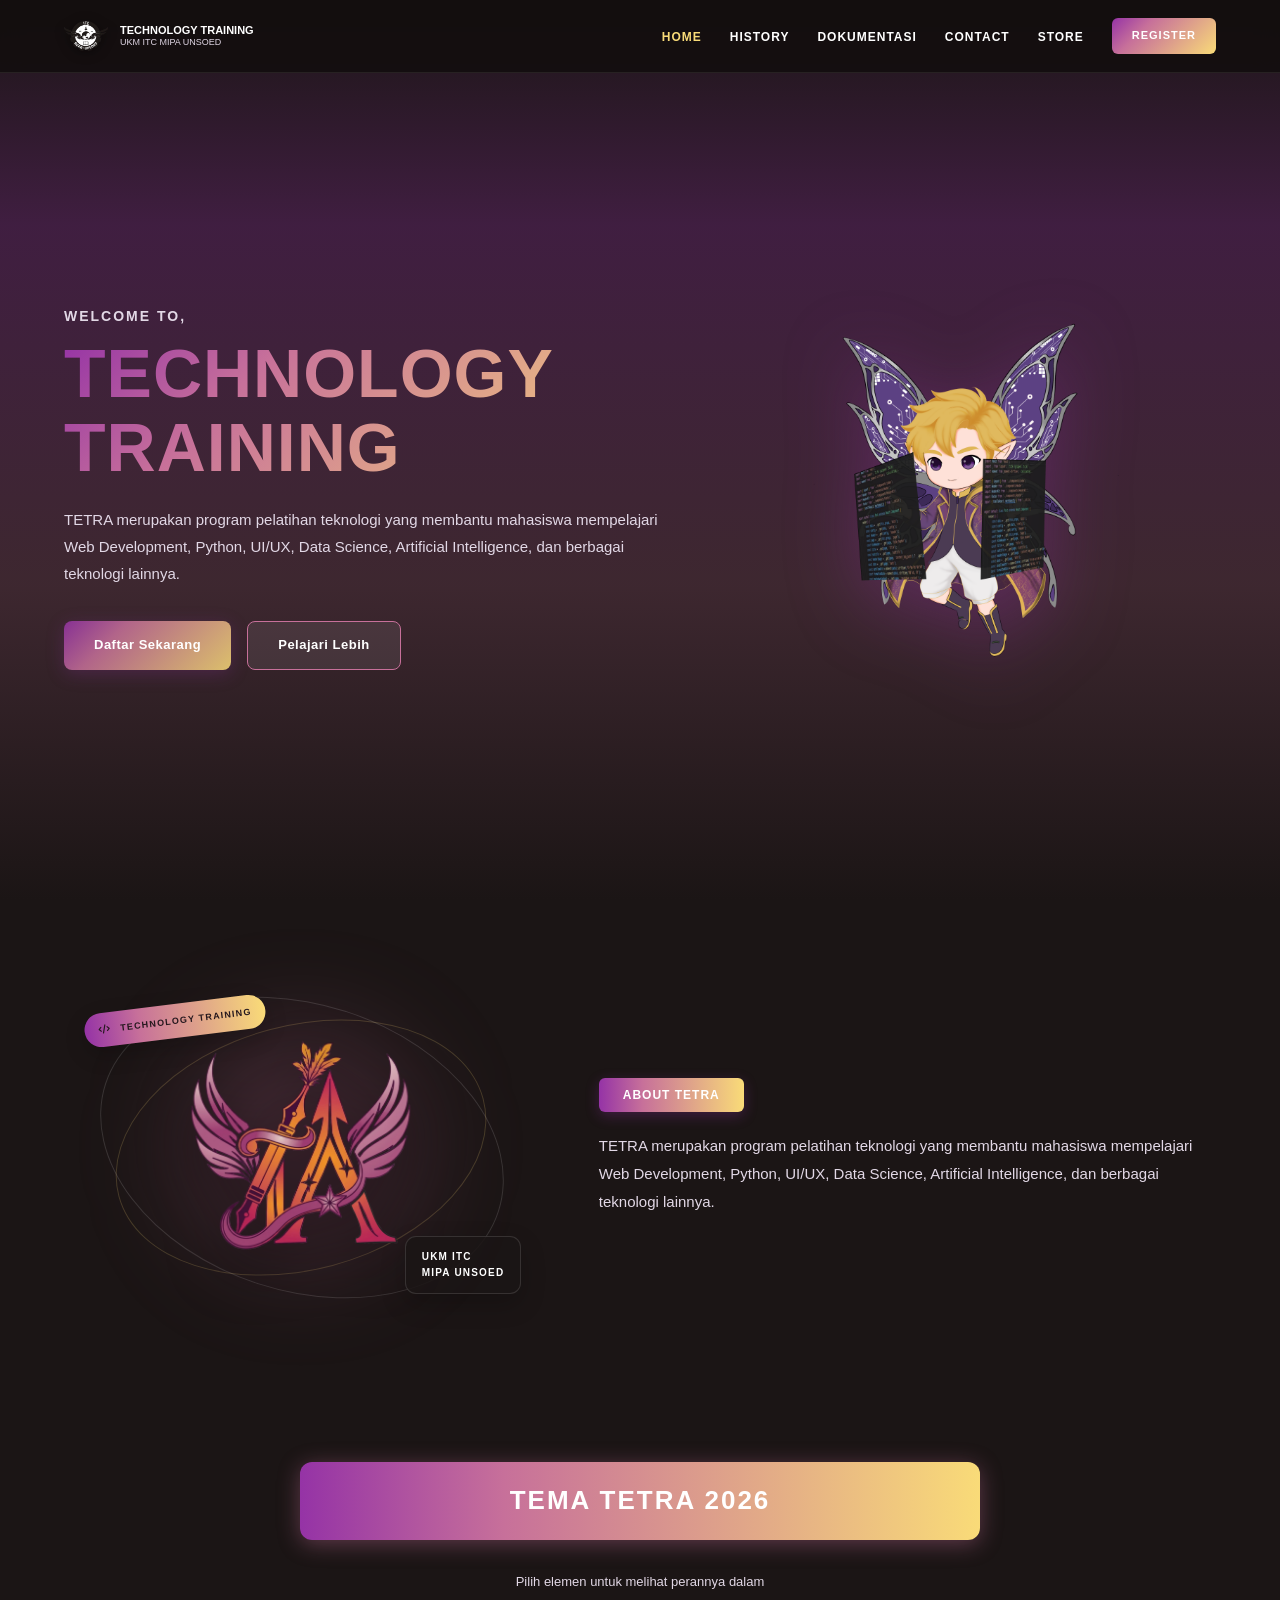
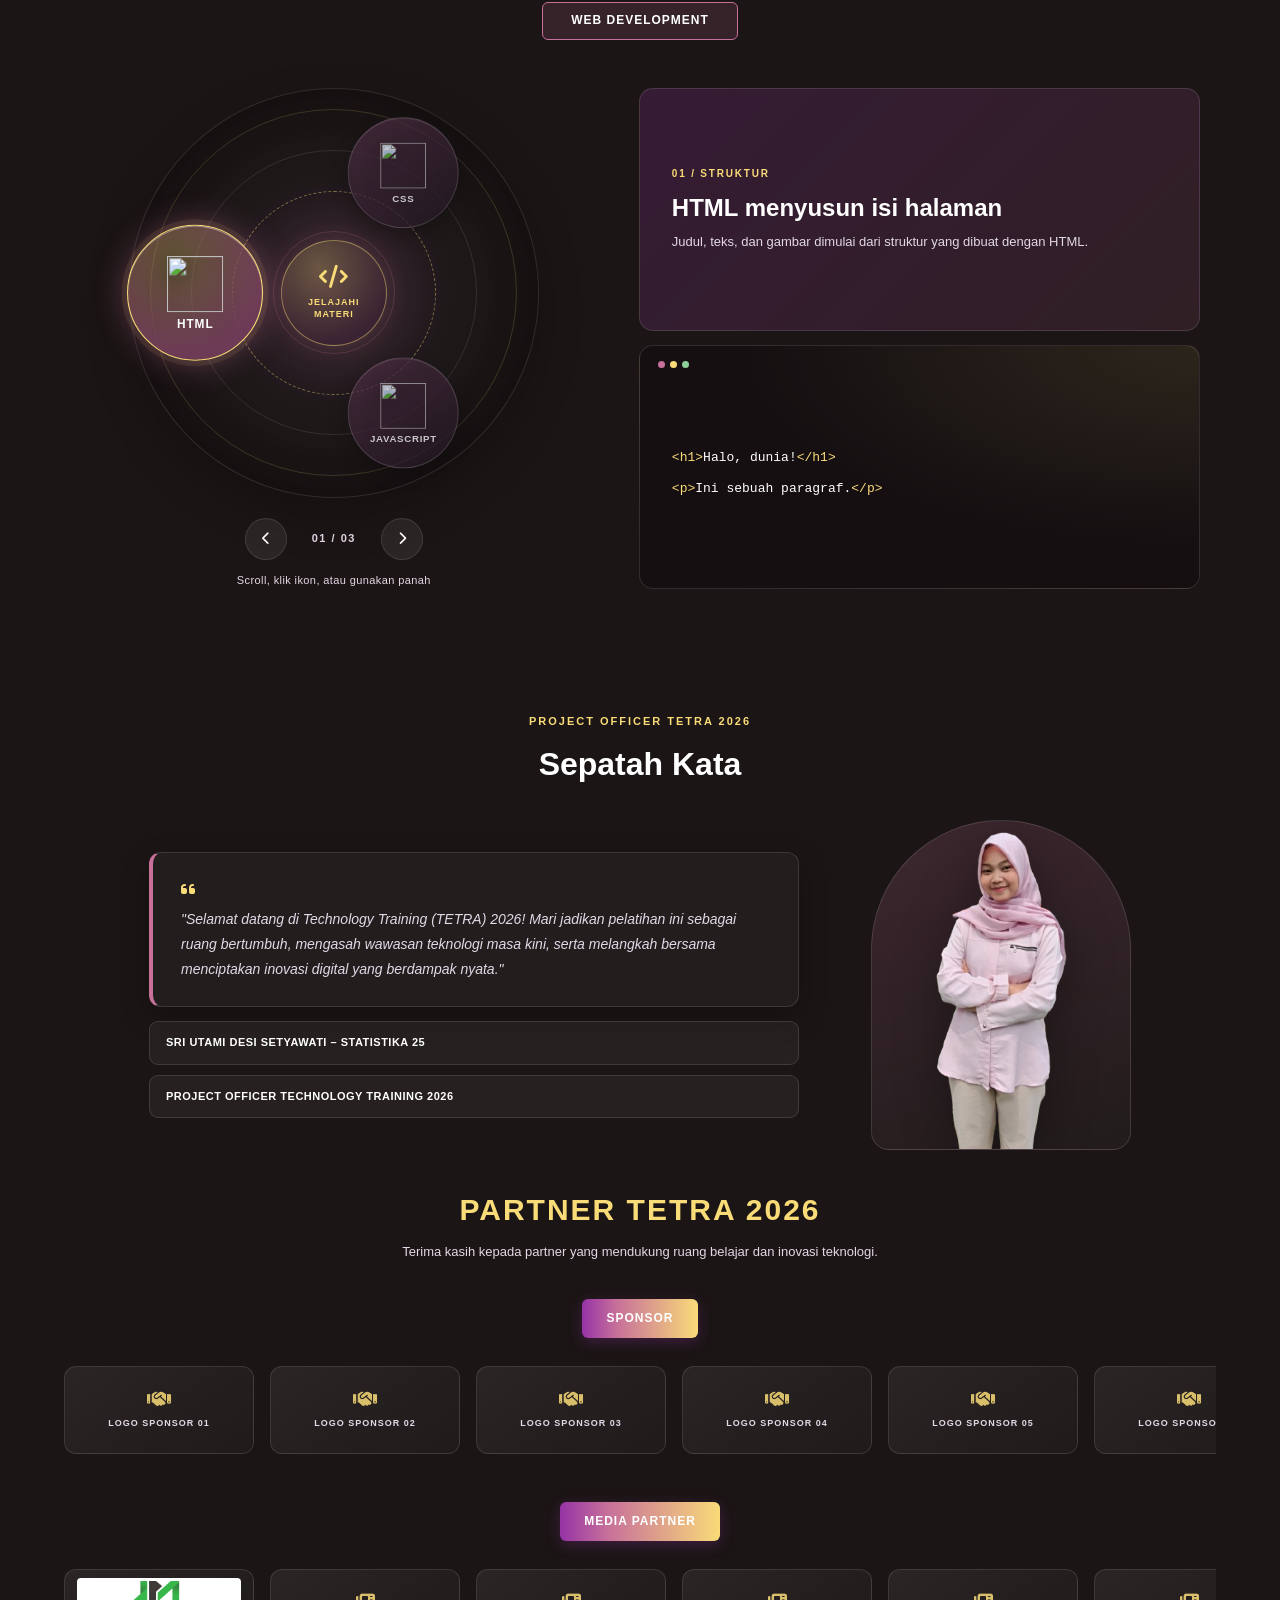
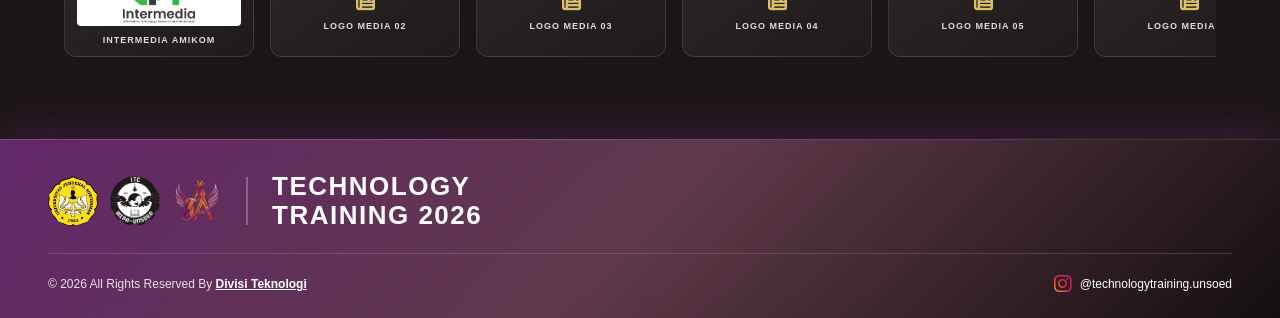
==== commit c8eb3e47: "medpart1" ====
--- a/index.html
+++ b/index.html
@@ -157,76 +157,81 @@
       </div>
     </section>
 
-    <section class="speaker-section">
-      <div class="speaker-banner"><p>SPEAKER SECTION</p></div>
+    <section class="po-section" aria-labelledby="po-heading">
       <div class="section-container">
-        <div class="speaker-content">
-          <div class="speaker-info">
-            <div class="speaker-quote">
-              <span class="quote-tag"><i class="fas fa-quote-left"></i> Sepatah Kata</span>
-              <p class="quote-text">
-                "Selamat datang di Technology Training (TETRA) 2026! Mari jadikan pelatihan ini sebagai ruang bertumbuh, mengasah wawasan teknologi masa kini, serta melangkah bersama menciptakan inovasi digital yang berdampak nyata."
-              </p>
-            </div>
-            <div class="speaker-badges">
-              <div class="speaker-badge">SRI UTAMI DESI SETYAWATI – STATISTIKA 25</div>
-              <div class="speaker-badge">PROJECT OFFICER TECHNOLOGY TRAINING 2026</div>
-            </div>
-          </div>
-          <div class="speaker-photo">
-            <img src="image/potetra26.png" alt="Sri Utami Desi Setyawati - Project Officer TETRA 2026" class="speaker-img"/>
-          </div>
-        </div>
-      </div>
-
-      <div class="partner-section">
-          <div class="partner-group">
-            <h2 class="btn-tag">SPONSOR</h2>
-            <div class="partner-marquee" aria-label="Logo sponsor bergerak otomatis">
-              <div class="partner-track">
-                <div class="partner-set">
-                  <div class="partner-item"><i class="fas fa-handshake" aria-hidden="true"></i><span>LOGO SPONSOR 01</span></div>
-                  <div class="partner-item"><i class="fas fa-handshake" aria-hidden="true"></i><span>LOGO SPONSOR 02</span></div>
-                  <div class="partner-item"><i class="fas fa-handshake" aria-hidden="true"></i><span>LOGO SPONSOR 03</span></div>
-                  <div class="partner-item"><i class="fas fa-handshake" aria-hidden="true"></i><span>LOGO SPONSOR 04</span></div>
-                  <div class="partner-item"><i class="fas fa-handshake" aria-hidden="true"></i><span>LOGO SPONSOR 05</span></div>
-                  <div class="partner-item"><i class="fas fa-handshake" aria-hidden="true"></i><span>LOGO SPONSOR 06</span></div>
-                </div>
-                <div class="partner-set" aria-hidden="true">
-                  <div class="partner-item"><i class="fas fa-handshake"></i><span>LOGO SPONSOR 01</span></div>
-                  <div class="partner-item"><i class="fas fa-handshake"></i><span>LOGO SPONSOR 02</span></div>
-                  <div class="partner-item"><i class="fas fa-handshake"></i><span>LOGO SPONSOR 03</span></div>
-                  <div class="partner-item"><i class="fas fa-handshake"></i><span>LOGO SPONSOR 04</span></div>
-                  <div class="partner-item"><i class="fas fa-handshake"></i><span>LOGO SPONSOR 05</span></div>
-                  <div class="partner-item"><i class="fas fa-handshake"></i><span>LOGO SPONSOR 06</span></div>
-                </div>
-              </div>
-            </div>
-          </div>
-
-          <div class="partner-group">
-            <h2 class="btn-tag">MEDIA PARTNER</h2>
-            <div class="partner-marquee partner-marquee-reverse" aria-label="Logo media partner bergerak otomatis">
-              <div class="partner-track">
-                <div class="partner-set">
-                  <div class="partner-item"><i class="fas fa-newspaper" aria-hidden="true"></i><span>LOGO MEDIA 01</span></div>
-                  <div class="partner-item"><i class="fas fa-newspaper" aria-hidden="true"></i><span>LOGO MEDIA 02</span></div>
-                  <div class="partner-item"><i class="fas fa-newspaper" aria-hidden="true"></i><span>LOGO MEDIA 03</span></div>
-                  <div class="partner-item"><i class="fas fa-newspaper" aria-hidden="true"></i><span>LOGO MEDIA 04</span></div>
-                  <div class="partner-item"><i class="fas fa-newspaper" aria-hidden="true"></i><span>LOGO MEDIA 05</span></div>
-                  <div class="partner-item"><i class="fas fa-newspaper" aria-hidden="true"></i><span>LOGO MEDIA 06</span></div>
-                </div>
-                <div class="partner-set" aria-hidden="true">
-                  <div class="partner-item"><i class="fas fa-newspaper"></i><span>LOGO MEDIA 01</span></div>
-                  <div class="partner-item"><i class="fas fa-newspaper"></i><span>LOGO MEDIA 02</span></div>
-                  <div class="partner-item"><i class="fas fa-newspaper"></i><span>LOGO MEDIA 03</span></div>
-                  <div class="partner-item"><i class="fas fa-newspaper"></i><span>LOGO MEDIA 04</span></div>
-                  <div class="partner-item"><i class="fas fa-newspaper"></i><span>LOGO MEDIA 05</span></div>
-                  <div class="partner-item"><i class="fas fa-newspaper"></i><span>LOGO MEDIA 06</span></div>
-                </div>
-              </div>
-            </div>
-          </div>
+        <div class="po-heading">
+          <span>PROJECT OFFICER TETRA 2026</span>
+          <h2 id="po-heading">Sepatah Kata</h2>
+        </div>
+        <div class="po-content">
+          <div class="po-info">
+            <blockquote class="po-quote">
+              <i class="fas fa-quote-left" aria-hidden="true"></i>
+              <p>"Selamat datang di Technology Training (TETRA) 2026! Mari jadikan pelatihan ini sebagai ruang bertumbuh, mengasah wawasan teknologi masa kini, serta melangkah bersama menciptakan inovasi digital yang berdampak nyata."</p>
+            </blockquote>
+            <div class="po-badges">
+              <p>SRI UTAMI DESI SETYAWATI – STATISTIKA 25</p>
+              <p>PROJECT OFFICER TECHNOLOGY TRAINING 2026</p>
+            </div>
+          </div>
+          <div class="po-photo">
+            <img src="image/potetra26.png" alt="Sri Utami Desi Setyawati, Project Officer TETRA 2026"/>
+          </div>
+        </div>
+      </div>
+    </section>
+
+    <section class="partner-section section-container" aria-labelledby="partner-heading">
+      <div class="partner-intro">
+        <h2 id="partner-heading">PARTNER TETRA 2026</h2>
+        <p>Terima kasih kepada partner yang mendukung ruang belajar dan inovasi teknologi.</p>
+      </div>
+      <div class="partner-group">
+        <h2 class="btn-tag">SPONSOR</h2>
+        <div class="partner-marquee" aria-label="Logo sponsor bergerak otomatis">
+          <div class="partner-track">
+            <div class="partner-set">
+              <div class="partner-item"><i class="fas fa-handshake" aria-hidden="true"></i><span>LOGO SPONSOR 01</span></div>
+              <div class="partner-item"><i class="fas fa-handshake" aria-hidden="true"></i><span>LOGO SPONSOR 02</span></div>
+              <div class="partner-item"><i class="fas fa-handshake" aria-hidden="true"></i><span>LOGO SPONSOR 03</span></div>
+              <div class="partner-item"><i class="fas fa-handshake" aria-hidden="true"></i><span>LOGO SPONSOR 04</span></div>
+              <div class="partner-item"><i class="fas fa-handshake" aria-hidden="true"></i><span>LOGO SPONSOR 05</span></div>
+              <div class="partner-item"><i class="fas fa-handshake" aria-hidden="true"></i><span>LOGO SPONSOR 06</span></div>
+            </div>
+            <div class="partner-set" aria-hidden="true">
+              <div class="partner-item"><i class="fas fa-handshake"></i><span>LOGO SPONSOR 01</span></div>
+              <div class="partner-item"><i class="fas fa-handshake"></i><span>LOGO SPONSOR 02</span></div>
+              <div class="partner-item"><i class="fas fa-handshake"></i><span>LOGO SPONSOR 03</span></div>
+              <div class="partner-item"><i class="fas fa-handshake"></i><span>LOGO SPONSOR 04</span></div>
+              <div class="partner-item"><i class="fas fa-handshake"></i><span>LOGO SPONSOR 05</span></div>
+              <div class="partner-item"><i class="fas fa-handshake"></i><span>LOGO SPONSOR 06</span></div>
+            </div>
+          </div>
+        </div>
+      </div>
+
+      <div class="partner-group">
+        <h2 class="btn-tag">MEDIA PARTNER</h2>
+        <div class="partner-marquee partner-marquee-reverse" aria-label="Logo media partner bergerak otomatis">
+          <div class="partner-track">
+            <div class="partner-set">
+              <div class="partner-item"><img class="partner-logo" src="image/Intermedia Amikom.png" alt="Intermedia Amikom"/><span>INTERMEDIA AMIKOM</span></div>
+              <div class="partner-item"><i class="fas fa-newspaper" aria-hidden="true"></i><span>LOGO MEDIA 02</span></div>
+              <div class="partner-item"><i class="fas fa-newspaper" aria-hidden="true"></i><span>LOGO MEDIA 03</span></div>
+              <div class="partner-item"><i class="fas fa-newspaper" aria-hidden="true"></i><span>LOGO MEDIA 04</span></div>
+              <div class="partner-item"><i class="fas fa-newspaper" aria-hidden="true"></i><span>LOGO MEDIA 05</span></div>
+              <div class="partner-item"><i class="fas fa-newspaper" aria-hidden="true"></i><span>LOGO MEDIA 06</span></div>
+            </div>
+            <div class="partner-set" aria-hidden="true">
+              <div class="partner-item"><img class="partner-logo" src="image/Intermedia Amikom.png" alt=""/><span>INTERMEDIA AMIKOM</span></div>
+              <div class="partner-item"><i class="fas fa-newspaper"></i><span>LOGO MEDIA 02</span></div>
+              <div class="partner-item"><i class="fas fa-newspaper"></i><span>LOGO MEDIA 03</span></div>
+              <div class="partner-item"><i class="fas fa-newspaper"></i><span>LOGO MEDIA 04</span></div>
+              <div class="partner-item"><i class="fas fa-newspaper"></i><span>LOGO MEDIA 05</span></div>
+              <div class="partner-item"><i class="fas fa-newspaper"></i><span>LOGO MEDIA 06</span></div>
+            </div>
+          </div>
+        </div>
       </div>
     </section>
   </main>
--- a/css/index.css
+++ b/css/index.css
@@ -760,136 +760,125 @@
   }
 }
 
-/* ---- Speaker & PO Section ---- */
-.speaker-section {
-  padding-bottom: 70px;
-}
-
-.speaker-banner {
-  background: linear-gradient(90deg, rgba(149, 51, 166, 0.25) 0%, rgba(199, 112, 154, 0.2) 50%, rgba(249, 219, 120, 0.15) 100%);
-  border-top: 1px solid var(--card-border);
-  border-bottom: 1px solid var(--card-border);
-  width: 100%;
-  padding: 24px 0;
-  display: flex;
-  align-items: center;
-  justify-content: center;
-  margin-bottom: 50px;
-  backdrop-filter: blur(8px);
-}
-
-.speaker-banner p {
+/* ---- Sponsor & Media Partner Carousels ---- */
+.po-section {
+  padding: 48px 0 24px;
+}
+
+.po-heading {
+  margin-bottom: 30px;
+  text-align: center;
+}
+
+.po-heading span {
   color: var(--gold-accent);
-  font-size: 15px;
+  font-size: 11px;
   font-weight: 800;
-  letter-spacing: 3px;
-  text-transform: uppercase;
-}
-
-.speaker-content {
-  display: flex;
-  align-items: center;
-  justify-content: space-between;
-  gap: 50px;
-  max-width: 1040px;
-  margin: 0 auto 60px;
-}
-
-.speaker-info {
-  display: flex;
-  flex-direction: column;
-  gap: 18px;
-  flex: 1.3;
-}
-
-.speaker-quote {
-  background: rgba(255, 255, 255, 0.04);
+  letter-spacing: 2px;
+}
+
+.po-heading h2 {
+  margin-top: 6px;
+  font-size: clamp(24px, 3vw, 32px);
+  font-weight: 900;
+}
+
+.po-content {
+  display: flex;
+  align-items: center;
+  justify-content: center;
+  gap: clamp(28px, 6vw, 72px);
+  max-width: 1000px;
+  margin: 0 auto;
+}
+
+.po-info {
+  flex: 1;
+  max-width: 650px;
+}
+
+.po-quote {
+  padding: 24px 28px;
   border: 1px solid var(--card-border);
   border-left: 4px solid var(--pink-mid);
   border-radius: 12px;
-  padding: 24px 28px;
-  backdrop-filter: blur(10px);
-  box-shadow: 0 10px 30px rgba(0, 0, 0, 0.25);
-}
-
-.quote-tag {
-  display: inline-flex;
-  align-items: center;
-  gap: 8px;
+  background: rgba(255, 255, 255, 0.04);
+  box-shadow: 0 10px 30px rgba(0, 0, 0, 0.2);
+}
+
+.po-quote i {
+  margin-bottom: 10px;
+  color: var(--gold-accent);
+}
+
+.po-quote p {
+  color: var(--text-muted);
+  font-size: 14px;
+  font-style: italic;
+  line-height: 1.8;
+}
+
+.po-badges {
+  display: flex;
+  flex-direction: column;
+  gap: 10px;
+  margin-top: 14px;
+}
+
+.po-badges p {
+  padding: 12px 16px;
+  border: 1px solid var(--card-border);
+  border-radius: 9px;
+  background: var(--card-bg);
   font-size: 11px;
   font-weight: 700;
-  text-transform: uppercase;
-  letter-spacing: 1.5px;
-  color: var(--gold-accent);
-  margin-bottom: 12px;
-}
-
-.quote-text {
-  font-size: 14px;
-  line-height: 1.8;
-  color: var(--text-muted);
-  font-style: italic;
-}
-
-.speaker-badges {
-  display: flex;
-  flex-direction: column;
-  gap: 12px;
-}
-
-.speaker-badge {
-  background: var(--card-bg);
+  letter-spacing: 0.5px;
+}
+
+.po-photo {
+  flex: 0 0 auto;
+  display: flex;
+  align-items: flex-end;
+  justify-content: center;
+  width: 260px;
+  height: 330px;
+  overflow: hidden;
   border: 1px solid var(--card-border);
-  border-radius: 10px;
-  padding: 14px 20px;
-  font-size: 12px;
-  font-weight: 700;
-  color: var(--white);
-  letter-spacing: 0.8px;
-  text-align: left;
-  backdrop-filter: blur(8px);
-  transition: border-color 0.3s, transform 0.2s, background 0.3s;
-}
-
-.speaker-badge:hover {
-  border-color: var(--pink-mid);
-  background: rgba(255, 255, 255, 0.08);
-  transform: translateX(4px);
-}
-
-/* Foto PO: Langsung tanpa border kotak */
-.speaker-photo {
-  display: flex;
-  align-items: center;
-  justify-content: center;
-  flex-shrink: 0;
-  background: transparent;
-  border: none;
-  box-shadow: none;
-  border-radius: 0;
-  overflow: visible;
-}
-
-.speaker-photo img.speaker-img {
-  height: 380px;
-  width: auto;
-  max-width: 100%;
+  border-radius: 130px 130px 18px 18px;
+  background: linear-gradient(160deg, rgba(199, 112, 154, 0.2), rgba(255, 255, 255, 0.03));
+}
+
+.po-photo img {
+  width: 100%;
+  height: 100%;
   object-fit: contain;
-  filter: drop-shadow(0 15px 30px rgba(0, 0, 0, 0.55));
-  transition: transform 0.4s ease, filter 0.4s ease;
-}
-
-.speaker-photo:hover img.speaker-img {
-  transform: translateY(-6px) scale(1.03);
-  filter: drop-shadow(0 20px 35px rgba(199, 112, 154, 0.35));
-}
-
-/* ---- Sponsor & Media Partner Carousels ---- */
+  object-position: center bottom;
+  filter: drop-shadow(0 10px 24px rgba(0, 0, 0, 0.35));
+}
+
 .partner-section {
   display: flex;
   flex-direction: column;
   gap: 36px;
-  margin-top: 30px;
+  padding-top: 12px;
+  padding-bottom: 70px;
+}
+
+.partner-intro {
+  text-align: center;
+}
+
+.partner-intro h2 {
+  margin-bottom: 8px;
+  color: var(--gold-accent);
+  font-size: clamp(22px, 3vw, 30px);
+  font-weight: 900;
+  letter-spacing: 2px;
+}
+
+.partner-intro p {
+  color: var(--text-muted);
+  font-size: 13px;
 }
 
 .partner-group {
@@ -953,6 +942,15 @@
   opacity: 0.85;
 }
 
+.partner-logo {
+  width: calc(100% - 24px);
+  max-height: 48px;
+  object-fit: contain;
+  padding: 3px 6px;
+  border-radius: 4px;
+  background: #fff;
+}
+
 .partner-item span {
   font-size: 9px;
   font-weight: 700;
@@ -983,16 +981,23 @@
 /* ---- Responsive Adjustments ---- */
 @media (max-width: 992px) {
   .hero-wrapper,
-  .about-wrapper,
-  .speaker-content {
+  .about-wrapper {
     flex-direction: column;
     text-align: center;
   }
 
   .hero-content,
-  .about-right,
-  .speaker-info {
-    max-    width: 100%;
+  .about-right {
+    max-width: 100%;
+  }
+
+  .po-content {
+    gap: 28px;
+  }
+
+  .po-photo {
+    width: 220px;
+    height: 290px;
   }
 }
 
@@ -1015,27 +1020,27 @@
     align-items: center;
   }
 
-  .speaker-badges {
-    align-items: center;
-  }
-
-  .speaker-badge {
+}
+
+@media (max-width: 768px) {
+  .po-content {
+    flex-direction: column-reverse;
     text-align: center;
+  }
+
+  .po-info {
     width: 100%;
-    max-width: 450px;
-  }
-
-  .speaker-photo {
-    width: auto;
-    height: auto;
-  }
-  .speaker-photo img.speaker-img {
-    height: 320px;
-  }
-
-}
-
-@media (max-width: 768px) {
+  }
+
+  .po-quote {
+    text-align: left;
+  }
+
+  .po-photo {
+    width: 210px;
+    height: 270px;
+  }
+
   .mascot-placeholder {
     width: 260px;
     height: 300px;
@@ -1090,11 +1095,4 @@
     height: 72px;
   }
 
-  .speaker-photo {
-    width: auto;
-    height: auto;
-  }
-  .speaker-photo img.speaker-img {
-    height: 250px;
-  }
-}
+}
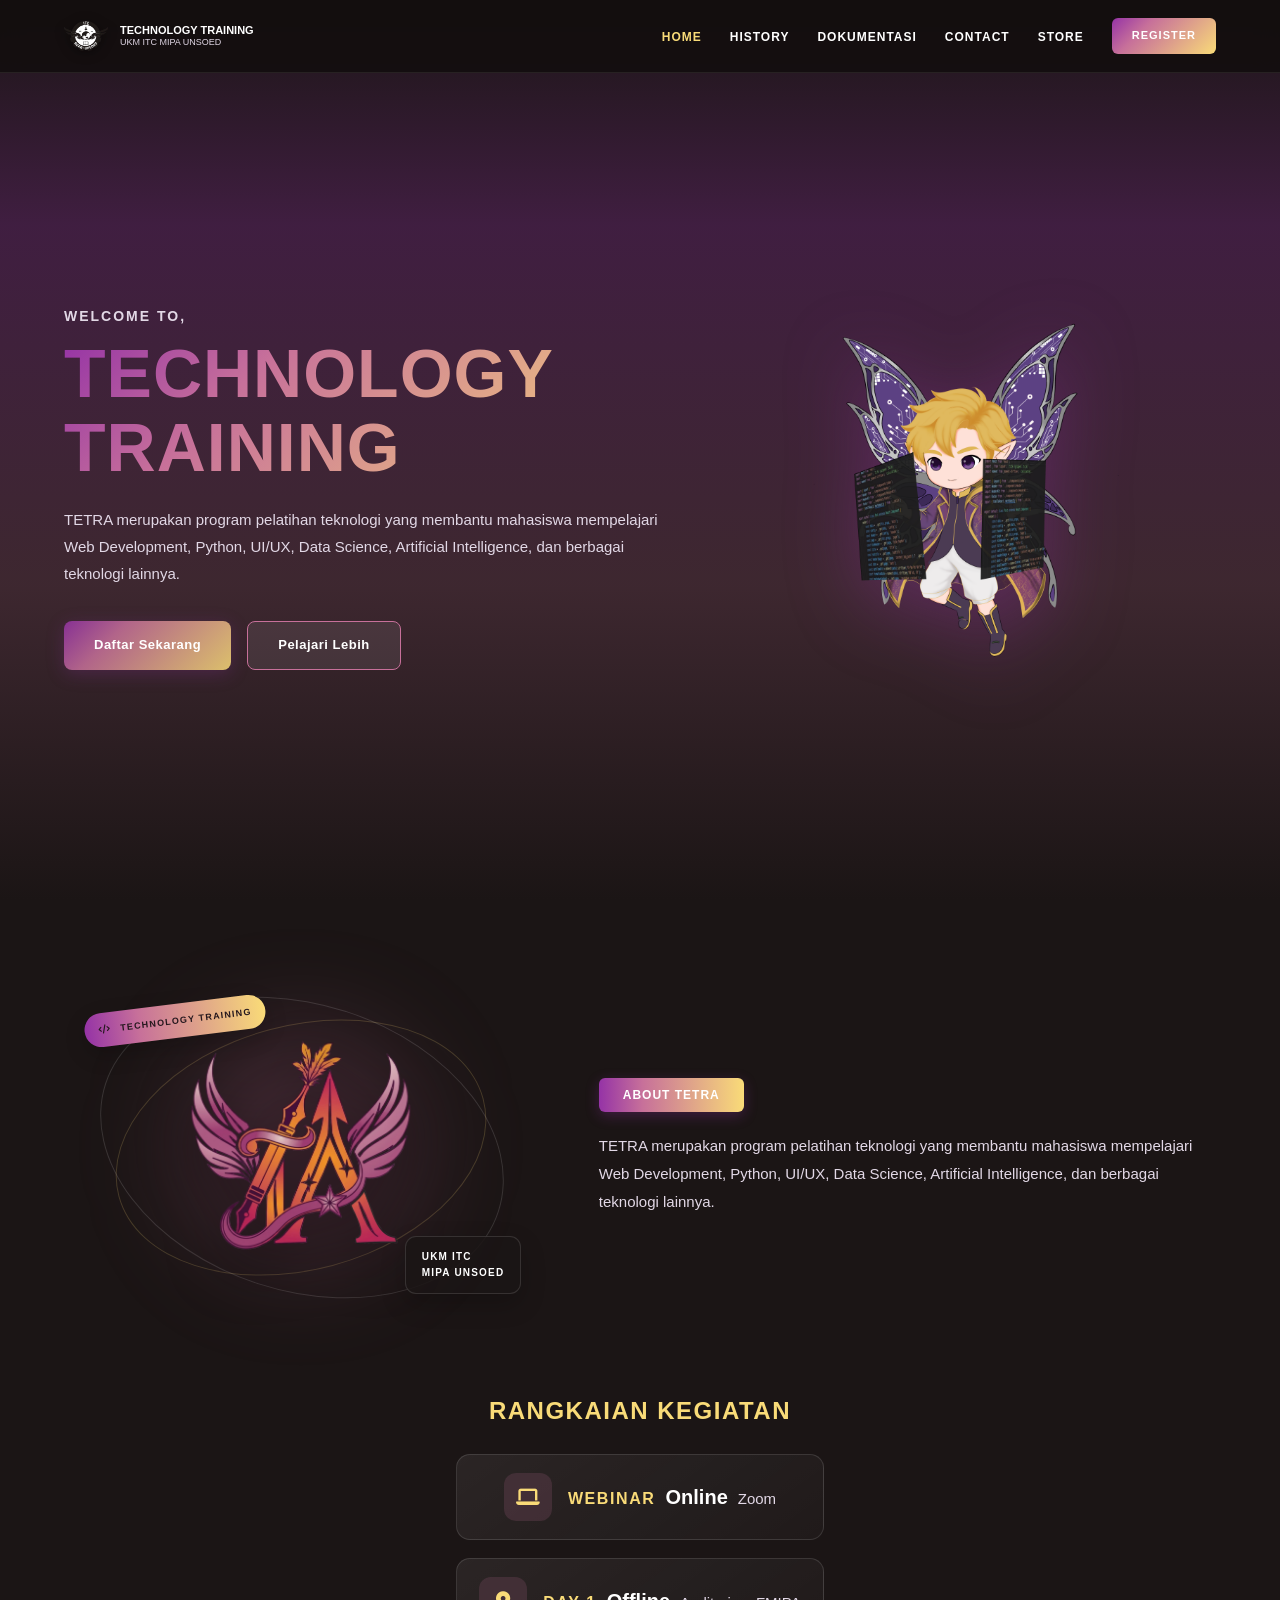
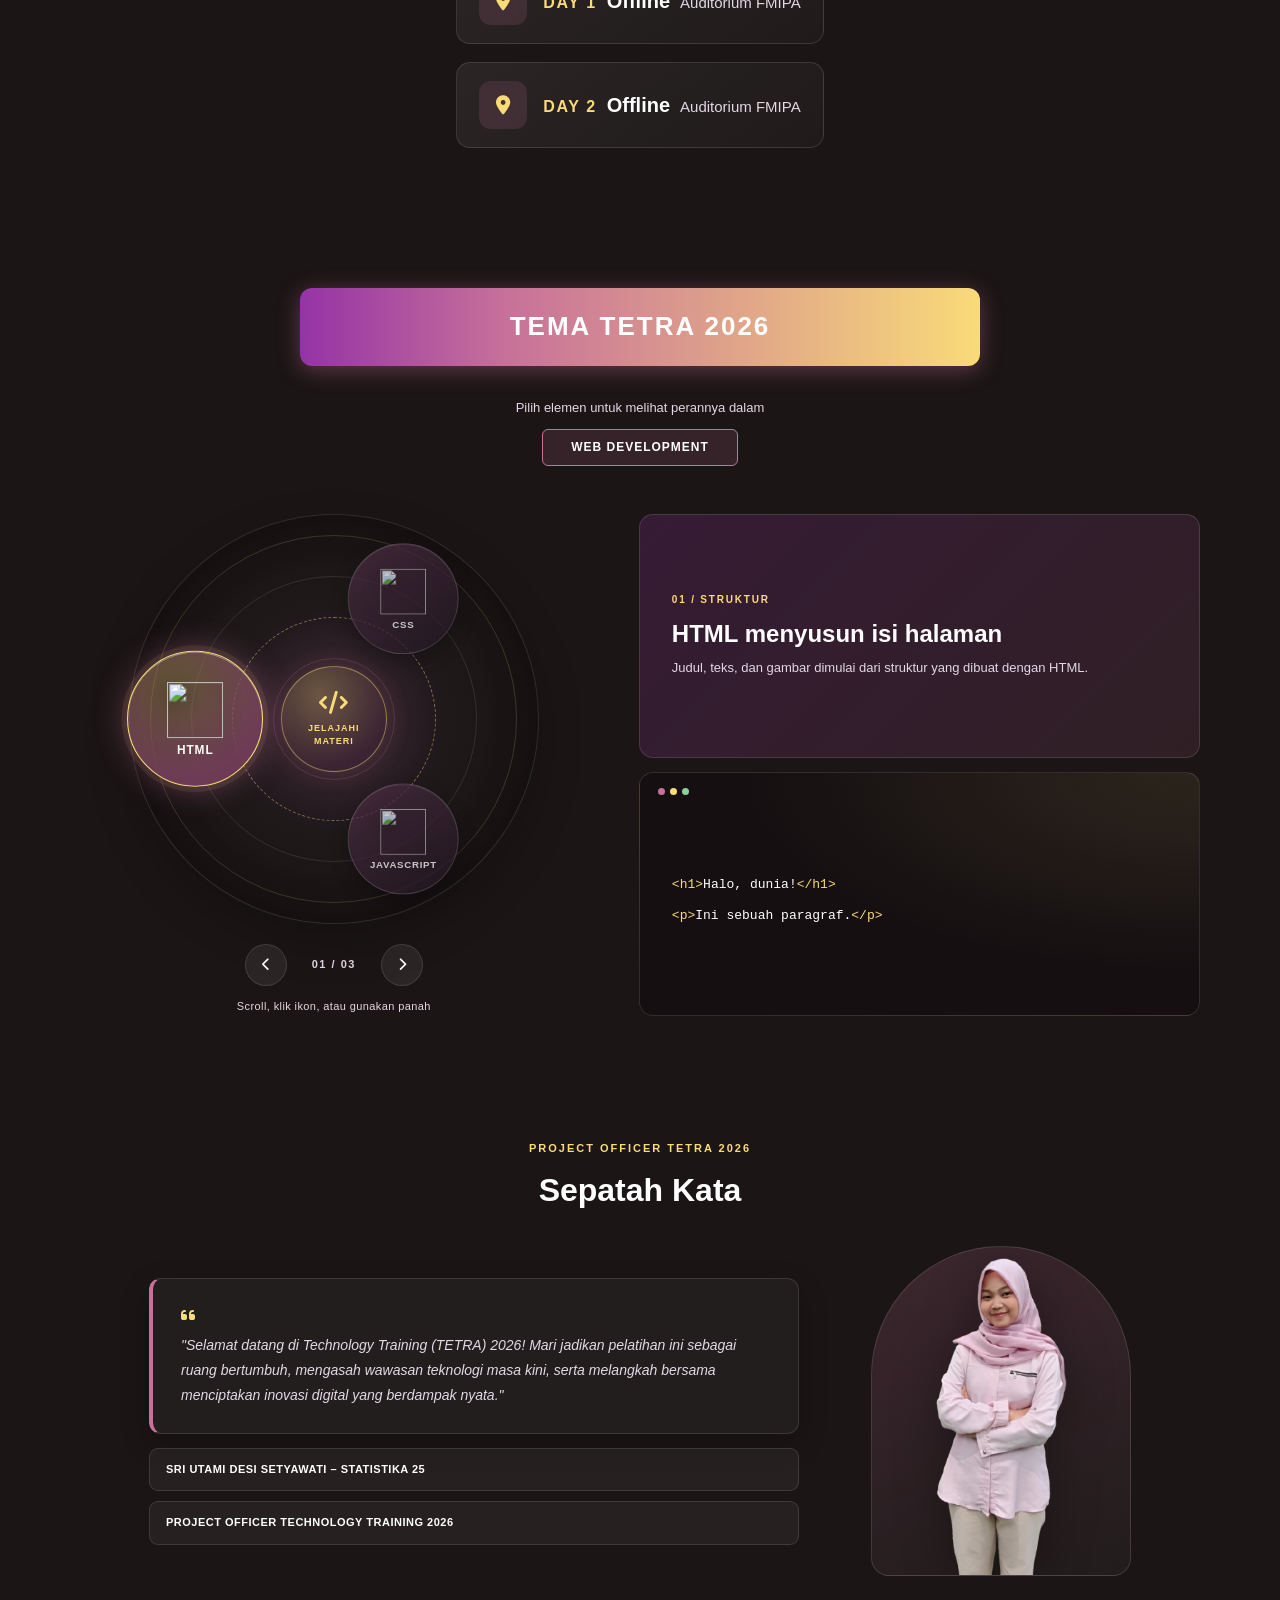
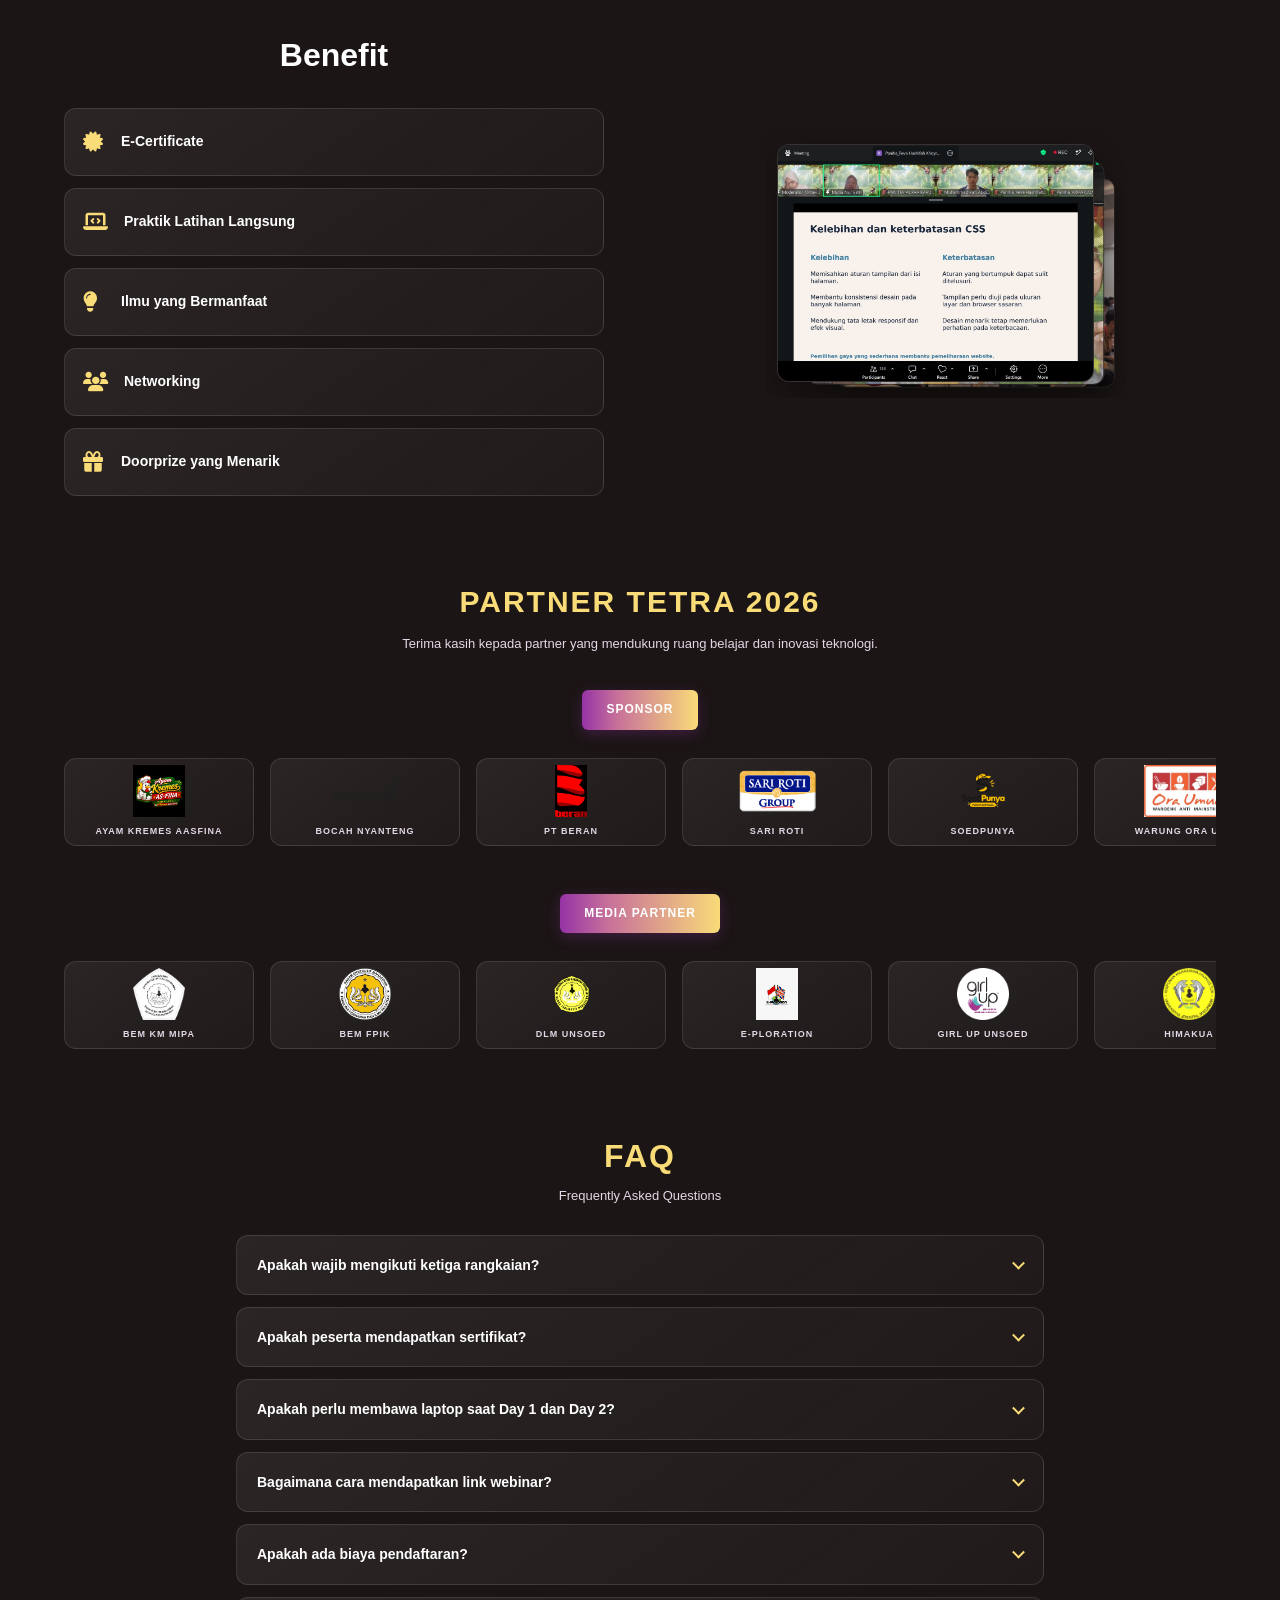
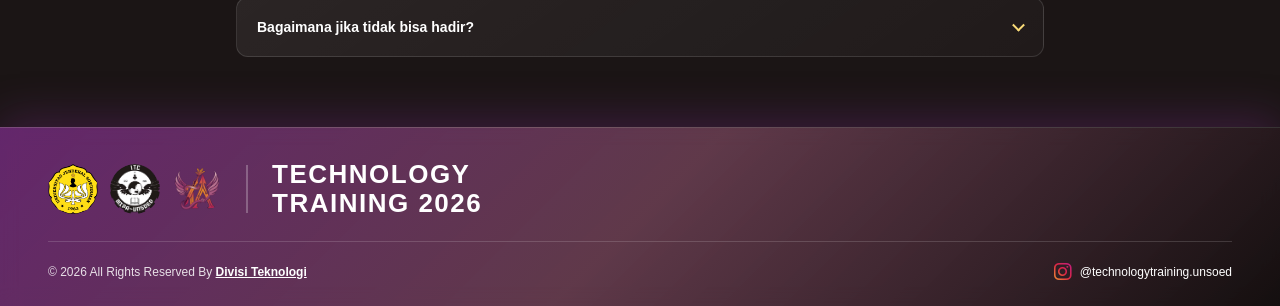
==== commit 7cba8a94: "edithomepage" ====
--- a/index.html
+++ b/index.html
@@ -65,6 +65,38 @@
         <div class="about-right">
           <button class="btn-tag">ABOUT TETRA</button>
           <p class="about-desc">TETRA merupakan program pelatihan teknologi yang membantu mahasiswa mempelajari Web Development, Python, UI/UX, Data Science, Artificial Intelligence, dan berbagai teknologi lainnya.</p>
+        </div>
+      </div>
+    </section>
+
+    <section class="event-format" aria-labelledby="event-format-heading">
+      <div class="section-container">
+        <h2 class="event-format-heading" id="event-format-heading">RANGKAIAN KEGIATAN</h2>
+        <div class="event-format-grid">
+          <article class="event-format-card">
+            <span class="event-format-icon"><i class="fas fa-laptop" aria-hidden="true"></i></span>
+            <div class="event-format-text">
+              <p class="event-format-label">WEBINAR</p>
+              <h3>Online</h3>
+              <p class="event-format-location">Zoom</p>
+            </div>
+          </article>
+          <article class="event-format-card">
+            <span class="event-format-icon"><i class="fas fa-location-dot" aria-hidden="true"></i></span>
+            <div class="event-format-text">
+              <p class="event-format-label">DAY 1</p>
+              <h3>Offline</h3>
+              <a class="event-format-location" href="https://maps.app.goo.gl/ter7KBVVwFmwceAX7" target="_blank" rel="noopener noreferrer">Auditorium FMIPA</a>
+            </div>
+          </article>
+          <article class="event-format-card">
+            <span class="event-format-icon"><i class="fas fa-location-dot" aria-hidden="true"></i></span>
+            <div class="event-format-text">
+              <p class="event-format-label">DAY 2</p>
+              <h3>Offline</h3>
+              <a class="event-format-location" href="https://maps.app.goo.gl/ter7KBVVwFmwceAX7" target="_blank" rel="noopener noreferrer">Auditorium FMIPA</a>
+            </div>
+          </article>
         </div>
       </div>
     </section>
@@ -181,6 +213,44 @@
       </div>
     </section>
 
+    <section class="benefit-section section-container" aria-labelledby="benefit-heading">
+      <div class="benefit-content">
+        <div class="benefit-heading">
+          <h2 id="benefit-heading">Benefit</h2>
+        </div>
+        <div class="benefit-grid">
+          <article class="benefit-card">
+            <i class="fas fa-certificate" aria-hidden="true"></i>
+            <h3>E-Certificate</h3>
+          </article>
+          <article class="benefit-card">
+            <i class="fas fa-laptop-code" aria-hidden="true"></i>
+            <h3>Praktik Latihan Langsung</h3>
+          </article>
+          <article class="benefit-card">
+            <i class="fas fa-lightbulb" aria-hidden="true"></i>
+            <h3>Ilmu yang Bermanfaat</h3>
+          </article>
+          <article class="benefit-card">
+            <i class="fas fa-users" aria-hidden="true"></i>
+            <h3>Networking</h3>
+          </article>
+          <article class="benefit-card">
+            <i class="fas fa-gift" aria-hidden="true"></i>
+            <h3>Doorprize yang Menarik</h3>
+          </article>
+        </div>
+      </div>
+      <div class="benefit-gallery" aria-label="Slideshow foto kegiatan TETRA 2026">
+        <img class="is-active" src="image/foto%20kegiatan/WhatsApp%20Image%202026-10-28%20at%2021.32.34%20%281%29.jpeg" alt="Dokumentasi webinar TETRA 2026"/>
+        <img class="is-next" aria-hidden="true" src="image/foto%20kegiatan/WhatsApp%20Image%202026-10-28%20at%2021.32.34.jpeg" alt="Dokumentasi kegiatan TETRA 2026"/>
+        <img class="is-third" aria-hidden="true" src="image/foto%20kegiatan/WhatsApp%20Image%202026-10-28%20at%2021.35.29.jpeg" alt="Peserta mengikuti pelatihan TETRA 2026"/>
+        <img aria-hidden="true" src="image/foto%20kegiatan/WhatsApp%20Image%202026-10-28%20at%2021.35.30.jpeg" alt="Suasana pelatihan TETRA 2026"/>
+        <img aria-hidden="true" src="image/foto%20kegiatan/WhatsApp%20Image%202026-10-28%20at%2021.36.57%20%281%29.jpeg" alt="Peserta mengikuti kegiatan TETRA 2026"/>
+        <img aria-hidden="true" src="image/foto%20kegiatan/WhatsApp%20Image%202026-10-28%20at%2021.36.57.jpeg" alt="Dokumentasi peserta TETRA 2026"/>
+      </div>
+    </section>
+
     <section class="partner-section section-container" aria-labelledby="partner-heading">
       <div class="partner-intro">
         <h2 id="partner-heading">PARTNER TETRA 2026</h2>
@@ -191,20 +261,20 @@
         <div class="partner-marquee" aria-label="Logo sponsor bergerak otomatis">
           <div class="partner-track">
             <div class="partner-set">
-              <div class="partner-item"><i class="fas fa-handshake" aria-hidden="true"></i><span>LOGO SPONSOR 01</span></div>
-              <div class="partner-item"><i class="fas fa-handshake" aria-hidden="true"></i><span>LOGO SPONSOR 02</span></div>
-              <div class="partner-item"><i class="fas fa-handshake" aria-hidden="true"></i><span>LOGO SPONSOR 03</span></div>
-              <div class="partner-item"><i class="fas fa-handshake" aria-hidden="true"></i><span>LOGO SPONSOR 04</span></div>
-              <div class="partner-item"><i class="fas fa-handshake" aria-hidden="true"></i><span>LOGO SPONSOR 05</span></div>
-              <div class="partner-item"><i class="fas fa-handshake" aria-hidden="true"></i><span>LOGO SPONSOR 06</span></div>
+              <div class="partner-item"><img class="partner-logo sponsor-logo" src="image/sponsor/Ayam%20Kremes%20Aasfina.jpg" alt="Ayam Kremes Aasfina"/><span>AYAM KREMES AASFINA</span></div>
+              <div class="partner-item"><img class="partner-logo sponsor-logo" src="image/sponsor/bocahnyanteng.png" alt="Bocah Nyanteng"/><span>BOCAH NYANTENG</span></div>
+              <div class="partner-item"><img class="partner-logo sponsor-logo" src="image/sponsor/PT%20BERAN.jpg" alt="PT Beran"/><span>PT BERAN</span></div>
+              <div class="partner-item"><img class="partner-logo sponsor-logo" src="image/sponsor/Sari%20Roti.png" alt="Sari Roti"/><span>SARI ROTI</span></div>
+              <div class="partner-item"><img class="partner-logo sponsor-logo" src="image/sponsor/Soedpunya.png" alt="Soedpunya"/><span>SOEDPUNYA</span></div>
+              <div class="partner-item"><img class="partner-logo sponsor-logo" src="image/sponsor/Warung%20Ora%20Umum.jpg" alt="Warung Ora Umum"/><span>WARUNG ORA UMUM</span></div>
             </div>
             <div class="partner-set" aria-hidden="true">
-              <div class="partner-item"><i class="fas fa-handshake"></i><span>LOGO SPONSOR 01</span></div>
-              <div class="partner-item"><i class="fas fa-handshake"></i><span>LOGO SPONSOR 02</span></div>
-              <div class="partner-item"><i class="fas fa-handshake"></i><span>LOGO SPONSOR 03</span></div>
-              <div class="partner-item"><i class="fas fa-handshake"></i><span>LOGO SPONSOR 04</span></div>
-              <div class="partner-item"><i class="fas fa-handshake"></i><span>LOGO SPONSOR 05</span></div>
-              <div class="partner-item"><i class="fas fa-handshake"></i><span>LOGO SPONSOR 06</span></div>
+              <div class="partner-item"><img class="partner-logo sponsor-logo" src="image/sponsor/Ayam%20Kremes%20Aasfina.jpg" alt=""/><span>AYAM KREMES AASFINA</span></div>
+              <div class="partner-item"><img class="partner-logo sponsor-logo" src="image/sponsor/bocahnyanteng.png" alt=""/><span>BOCAH NYANTENG</span></div>
+              <div class="partner-item"><img class="partner-logo sponsor-logo" src="image/sponsor/PT%20BERAN.jpg" alt=""/><span>PT BERAN</span></div>
+              <div class="partner-item"><img class="partner-logo sponsor-logo" src="image/sponsor/Sari%20Roti.png" alt=""/><span>SARI ROTI</span></div>
+              <div class="partner-item"><img class="partner-logo sponsor-logo" src="image/sponsor/Soedpunya.png" alt=""/><span>SOEDPUNYA</span></div>
+              <div class="partner-item"><img class="partner-logo sponsor-logo" src="image/sponsor/Warung%20Ora%20Umum.jpg" alt=""/><span>WARUNG ORA UMUM</span></div>
             </div>
           </div>
         </div>
@@ -215,23 +285,108 @@
         <div class="partner-marquee partner-marquee-reverse" aria-label="Logo media partner bergerak otomatis">
           <div class="partner-track">
             <div class="partner-set">
-              <div class="partner-item"><img class="partner-logo" src="image/Intermedia Amikom.png" alt="Intermedia Amikom"/><span>INTERMEDIA AMIKOM</span></div>
-              <div class="partner-item"><i class="fas fa-newspaper" aria-hidden="true"></i><span>LOGO MEDIA 02</span></div>
-              <div class="partner-item"><i class="fas fa-newspaper" aria-hidden="true"></i><span>LOGO MEDIA 03</span></div>
-              <div class="partner-item"><i class="fas fa-newspaper" aria-hidden="true"></i><span>LOGO MEDIA 04</span></div>
-              <div class="partner-item"><i class="fas fa-newspaper" aria-hidden="true"></i><span>LOGO MEDIA 05</span></div>
-              <div class="partner-item"><i class="fas fa-newspaper" aria-hidden="true"></i><span>LOGO MEDIA 06</span></div>
+              <div class="partner-item"><img class="partner-logo" src="image/medpart/BEM%20KM%20MIPA.png" alt="BEM KM MIPA"/><span>BEM KM MIPA</span></div>
+              <div class="partner-item"><img class="partner-logo" src="image/medpart/BEM_LOGO%20BEM%20FPIK%20%281%29.png" alt="BEM FPIK"/><span>BEM FPIK</span></div>
+              <div class="partner-item"><img class="partner-logo" src="image/medpart/DLM%20Unsoed.png" alt="DLM Unsoed"/><span>DLM UNSOED</span></div>
+              <div class="partner-item"><img class="partner-logo" src="image/medpart/E-Ploration.jpg" alt="E-Ploration"/><span>E-PLORATION</span></div>
+              <div class="partner-item"><img class="partner-logo" src="image/medpart/Girl%20Up%20Unsoed.png" alt="Girl Up Unsoed"/><span>GIRL UP UNSOED</span></div>
+              <div class="partner-item"><img class="partner-logo" src="image/medpart/HIMAKUA.png" alt="HIMAKUA"/><span>HIMAKUA</span></div>
+              <div class="partner-item"><img class="partner-logo" src="image/medpart/HIMANERA.png" alt="HIMANERA"/><span>HIMANERA</span></div>
+              <div class="partner-item"><img class="partner-logo" src="image/medpart/HIMATETA.png" alt="HIMATETA"/><span>HIMATETA</span></div>
+              <div class="partner-item"><img class="partner-logo" src="image/medpart/HIMA_MIKROBIOLOGI_page-0001-removebg-preview.png" alt="HIMA Mikrobiologi"/><span>HIMA MIKROBIOLOGI</span></div>
+              <div class="partner-item"><img class="partner-logo" src="image/medpart/HIMEDITION.png" alt="HIMEDITION"/><span>HIMEDITION</span></div>
+              <div class="partner-item"><img class="partner-logo" src="image/medpart/HIMESBANG.png" alt="HIMESBANG"/><span>HIMESBANG</span></div>
+              <div class="partner-item"><img class="partner-logo" src="image/medpart/HMJK.png" alt="HMJK"/><span>HMJK</span></div>
+              <div class="partner-item"><img class="partner-logo" src="image/medpart/HMJM.png" alt="HMJM"/><span>HMJM</span></div>
+              <div class="partner-item"><img class="partner-logo" src="image/medpart/HMPE.png" alt="HMPE"/><span>HMPE</span></div>
+              <div class="partner-item"><img class="partner-logo" src="image/medpart/HMPS.png" alt="HMPS"/><span>HMPS</span></div>
+              <div class="partner-item"><img class="partner-logo" src="image/medpart/HMTE.png" alt="HMTE"/><span>HMTE</span></div>
+              <div class="partner-item"><img class="partner-logo" src="image/medpart/HMTI.png" alt="HMTI"/><span>HMTI</span></div>
+              <div class="partner-item"><img class="partner-logo" src="image/medpart/Himabisi%20KIPK%20Unsoed.png" alt="Himabisi KIPK Unsoed"/><span>HIMABISI KIPK UNSOED</span></div>
+              <div class="partner-item"><img class="partner-logo" src="image/medpart/Himafi.png" alt="Himafi"/><span>HIMAFI</span></div>
+              <div class="partner-item"><img class="partner-logo" src="image/medpart/Himakim.jpg" alt="Himakim"/><span>HIMAKIM</span></div>
+              <div class="partner-item"><img class="partner-logo" src="image/medpart/Himanikyou.png" alt="Himanikyou"/><span>HIMANIKYOU</span></div>
+              <div class="partner-item"><img class="partner-logo" src="image/medpart/Himasasi.png" alt="Himasasi"/><span>HIMASASI</span></div>
+              <div class="partner-item"><img class="partner-logo" src="image/medpart/Himasta.png" alt="Himasta"/><span>HIMASTA</span></div>
+              <div class="partner-item"><img class="partner-logo" src="image/medpart/Himatika.jpg" alt="Himatika"/><span>HIMATIKA</span></div>
+              <div class="partner-item"><img class="partner-logo" src="image/medpart/Huanshan.png" alt="Huanshan"/><span>HUANSHAN</span></div>
+              <div class="partner-item"><img class="partner-logo" src="image/medpart/Intermedia%20Amikom.png" alt="Intermedia Amikom"/><span>INTERMEDIA AMIKOM</span></div>
+              <div class="partner-item"><img class="partner-logo" src="image/medpart/KBMKG.png" alt="KBMKG"/><span>KBMKG</span></div>
+              <div class="partner-item"><img class="partner-logo" src="image/medpart/LOGO%20HIMA%20PENJAS.PNG" alt="HIMA Penjas"/><span>HIMA PENJAS</span></div>
+              <div class="partner-item"><img class="partner-logo" src="image/medpart/LOGO%20HIMAPOL.png" alt="HIMAPOL"/><span>HIMAPOL</span></div>
+              <div class="partner-item"><img class="partner-logo" src="image/medpart/LOGO%20SAMASTA%20%28BEM%20FPIK%202%29.png" alt="SAMASTA BEM FPIK"/><span>SAMASTA BEM FPIK</span></div>
+              <div class="partner-item"><img class="partner-logo" src="image/medpart/Logo%20KBMS.png" alt="KBMS"/><span>KBMS</span></div>
+              <div class="partner-item"><img class="partner-logo" src="image/medpart/NEV%20Telkom.png" alt="NEV Telkom"/><span>NEV TELKOM</span></div>
+              <div class="partner-item"><img class="partner-logo" src="image/medpart/SRT%20Unsoed.jpg" alt="SRT Unsoed"/><span>SRT UNSOED</span></div>
             </div>
             <div class="partner-set" aria-hidden="true">
-              <div class="partner-item"><img class="partner-logo" src="image/Intermedia Amikom.png" alt=""/><span>INTERMEDIA AMIKOM</span></div>
-              <div class="partner-item"><i class="fas fa-newspaper"></i><span>LOGO MEDIA 02</span></div>
-              <div class="partner-item"><i class="fas fa-newspaper"></i><span>LOGO MEDIA 03</span></div>
-              <div class="partner-item"><i class="fas fa-newspaper"></i><span>LOGO MEDIA 04</span></div>
-              <div class="partner-item"><i class="fas fa-newspaper"></i><span>LOGO MEDIA 05</span></div>
-              <div class="partner-item"><i class="fas fa-newspaper"></i><span>LOGO MEDIA 06</span></div>
-            </div>
-          </div>
-        </div>
+              <div class="partner-item"><img class="partner-logo" src="image/medpart/BEM%20KM%20MIPA.png" alt=""/><span>BEM KM MIPA</span></div>
+              <div class="partner-item"><img class="partner-logo" src="image/medpart/BEM_LOGO%20BEM%20FPIK%20%281%29.png" alt=""/><span>BEM FPIK</span></div>
+              <div class="partner-item"><img class="partner-logo" src="image/medpart/DLM%20Unsoed.png" alt=""/><span>DLM UNSOED</span></div>
+              <div class="partner-item"><img class="partner-logo" src="image/medpart/E-Ploration.jpg" alt=""/><span>E-PLORATION</span></div>
+              <div class="partner-item"><img class="partner-logo" src="image/medpart/Girl%20Up%20Unsoed.png" alt=""/><span>GIRL UP UNSOED</span></div>
+              <div class="partner-item"><img class="partner-logo" src="image/medpart/HIMAKUA.png" alt=""/><span>HIMAKUA</span></div>
+              <div class="partner-item"><img class="partner-logo" src="image/medpart/HIMANERA.png" alt=""/><span>HIMANERA</span></div>
+              <div class="partner-item"><img class="partner-logo" src="image/medpart/HIMATETA.png" alt=""/><span>HIMATETA</span></div>
+              <div class="partner-item"><img class="partner-logo" src="image/medpart/HIMA_MIKROBIOLOGI_page-0001-removebg-preview.png" alt=""/><span>HIMA MIKROBIOLOGI</span></div>
+              <div class="partner-item"><img class="partner-logo" src="image/medpart/HIMEDITION.png" alt=""/><span>HIMEDITION</span></div>
+              <div class="partner-item"><img class="partner-logo" src="image/medpart/HIMESBANG.png" alt=""/><span>HIMESBANG</span></div>
+              <div class="partner-item"><img class="partner-logo" src="image/medpart/HMJK.png" alt=""/><span>HMJK</span></div>
+              <div class="partner-item"><img class="partner-logo" src="image/medpart/HMJM.png" alt=""/><span>HMJM</span></div>
+              <div class="partner-item"><img class="partner-logo" src="image/medpart/HMPE.png" alt=""/><span>HMPE</span></div>
+              <div class="partner-item"><img class="partner-logo" src="image/medpart/HMPS.png" alt=""/><span>HMPS</span></div>
+              <div class="partner-item"><img class="partner-logo" src="image/medpart/HMTE.png" alt=""/><span>HMTE</span></div>
+              <div class="partner-item"><img class="partner-logo" src="image/medpart/HMTI.png" alt=""/><span>HMTI</span></div>
+              <div class="partner-item"><img class="partner-logo" src="image/medpart/Himabisi%20KIPK%20Unsoed.png" alt=""/><span>HIMABISI KIPK UNSOED</span></div>
+              <div class="partner-item"><img class="partner-logo" src="image/medpart/Himafi.png" alt=""/><span>HIMAFI</span></div>
+              <div class="partner-item"><img class="partner-logo" src="image/medpart/Himakim.jpg" alt=""/><span>HIMAKIM</span></div>
+              <div class="partner-item"><img class="partner-logo" src="image/medpart/Himanikyou.png" alt=""/><span>HIMANIKYOU</span></div>
+              <div class="partner-item"><img class="partner-logo" src="image/medpart/Himasasi.png" alt=""/><span>HIMASASI</span></div>
+              <div class="partner-item"><img class="partner-logo" src="image/medpart/Himasta.png" alt=""/><span>HIMASTA</span></div>
+              <div class="partner-item"><img class="partner-logo" src="image/medpart/Himatika.jpg" alt=""/><span>HIMATIKA</span></div>
+              <div class="partner-item"><img class="partner-logo" src="image/medpart/Huanshan.png" alt=""/><span>HUANSHAN</span></div>
+              <div class="partner-item"><img class="partner-logo" src="image/medpart/Intermedia%20Amikom.png" alt=""/><span>INTERMEDIA AMIKOM</span></div>
+              <div class="partner-item"><img class="partner-logo" src="image/medpart/KBMKG.png" alt=""/><span>KBMKG</span></div>
+              <div class="partner-item"><img class="partner-logo" src="image/medpart/LOGO%20HIMA%20PENJAS.PNG" alt=""/><span>HIMA PENJAS</span></div>
+              <div class="partner-item"><img class="partner-logo" src="image/medpart/LOGO%20HIMAPOL.png" alt=""/><span>HIMAPOL</span></div>
+              <div class="partner-item"><img class="partner-logo" src="image/medpart/LOGO%20SAMASTA%20%28BEM%20FPIK%202%29.png" alt=""/><span>SAMASTA BEM FPIK</span></div>
+              <div class="partner-item"><img class="partner-logo" src="image/medpart/Logo%20KBMS.png" alt=""/><span>KBMS</span></div>
+              <div class="partner-item"><img class="partner-logo" src="image/medpart/NEV%20Telkom.png" alt=""/><span>NEV TELKOM</span></div>
+              <div class="partner-item"><img class="partner-logo" src="image/medpart/SRT%20Unsoed.jpg" alt=""/><span>SRT UNSOED</span></div>
+            </div>
+          </div>
+        </div>
+      </div>
+    </section>
+
+    <section class="faq-section section-container" aria-labelledby="faq-heading">
+      <h2 class="faq-heading" id="faq-heading">FAQ</h2>
+      <p class="faq-subheading">Frequently Asked Questions</p>
+      <div class="faq-list">
+        <details class="faq-item">
+          <summary>Apakah wajib mengikuti ketiga rangkaian?</summary>
+          <p>Informasi lebih lanjut akan diumumkan panitia melalui kanal resmi.</p>
+        </details>
+        <details class="faq-item">
+          <summary>Apakah peserta mendapatkan sertifikat?</summary>
+          <p>Informasi lebih lanjut akan diumumkan panitia melalui kanal resmi.</p>
+        </details>
+        <details class="faq-item">
+          <summary>Apakah perlu membawa laptop saat Day 1 dan Day 2?</summary>
+          <p>Informasi lebih lanjut akan diumumkan panitia melalui kanal resmi.</p>
+        </details>
+        <details class="faq-item">
+          <summary>Bagaimana cara mendapatkan link webinar?</summary>
+          <p>Informasi lebih lanjut akan diumumkan panitia melalui kanal resmi.</p>
+        </details>
+        <details class="faq-item">
+          <summary>Apakah ada biaya pendaftaran?</summary>
+          <p>Informasi lebih lanjut akan diumumkan panitia melalui kanal resmi.</p>
+        </details>
+        <details class="faq-item">
+          <summary>Bagaimana jika tidak bisa hadir?</summary>
+          <p>Informasi lebih lanjut akan diumumkan panitia melalui kanal resmi.</p>
+        </details>
       </div>
     </section>
   </main>
--- a/css/index.css
+++ b/css/index.css
@@ -271,6 +271,87 @@
   max-width: 600px;
 }
 
+.event-format {
+  padding: 0 0 70px;
+}
+
+.event-format-heading {
+  margin-bottom: 24px;
+  color: var(--gold-accent);
+  font-size: clamp(18px, 2.5vw, 24px);
+  font-weight: 900;
+  letter-spacing: 1.5px;
+  text-align: center;
+}
+
+.event-format-grid {
+  display: grid;
+  grid-template-columns: 1fr;
+  gap: 18px;
+  width: fit-content;
+  max-width: 100%;
+  margin: 0 auto;
+}
+
+.event-format-card {
+  display: flex;
+  align-items: center;
+  justify-content: center;
+  gap: 16px;
+  padding: 18px 22px;
+  border: 1px solid var(--card-border);
+  border-radius: 14px;
+  background: linear-gradient(145deg, rgba(255, 255, 255, 0.07), rgba(255, 255, 255, 0.025));
+  text-align: left;
+}
+
+.event-format-icon {
+  display: grid;
+  flex: 0 0 48px;
+  width: 48px;
+  height: 48px;
+  place-items: center;
+  border-radius: 12px;
+  background: rgba(199, 112, 154, 0.16);
+  color: var(--gold-accent);
+  font-size: 19px;
+}
+
+.event-format-text {
+  display: flex;
+  align-items: baseline;
+  gap: 10px;
+  white-space: nowrap;
+}
+
+.event-format-label {
+  margin: 0;
+  color: var(--gold-accent);
+  font-size: 16px;
+  font-weight: 800;
+  letter-spacing: 1.6px;
+}
+
+.event-format-card h3 {
+  font-size: 20px;
+  font-weight: 800;
+  line-height: 1.3;
+}
+
+.event-format-location {
+  margin: 0;
+  color: var(--text-muted);
+  font-size: 15px;
+  text-decoration: none;
+}
+
+.event-format-location:hover,
+.event-format-location:focus-visible {
+  color: var(--gold-accent);
+  text-decoration: underline;
+  text-underline-offset: 3px;
+}
+
 /* ---- Tema TETRA 2026 Section ---- */
 .tema-section {
   padding: 70px 0;
@@ -856,6 +937,127 @@
   filter: drop-shadow(0 10px 24px rgba(0, 0, 0, 0.35));
 }
 
+.benefit-section {
+  display: grid;
+  grid-template-columns: minmax(0, 1fr) minmax(0, 1fr);
+  gap: clamp(32px, 6vw, 72px);
+  align-items: center;
+  padding-top: 30px;
+  padding-bottom: 70px;
+}
+
+.benefit-content {
+  min-width: 0;
+}
+
+.benefit-gallery {
+  position: relative;
+  align-self: center;
+  justify-self: center;
+  width: min(100%, 360px);
+  overflow: hidden;
+  aspect-ratio: 4 / 3;
+}
+
+.benefit-gallery img {
+  display: block;
+  position: absolute;
+  top: 6%;
+  left: 3%;
+  width: 88%;
+  height: 88%;
+  border: 1px solid var(--card-border);
+  border-radius: 12px;
+  background: var(--bg-dark);
+  box-shadow: 0 12px 30px rgba(0, 0, 0, 0.28);
+  object-fit: cover;
+  opacity: 0;
+  transform: translate(64px, 30px) scale(0.82);
+  transition: opacity 0.7s ease, transform 0.7s ease;
+}
+
+.benefit-gallery img.is-third {
+  z-index: 1;
+  opacity: 0.65;
+  transform: translate(40px, 20px) scale(0.88);
+}
+
+.benefit-gallery img.is-next {
+  z-index: 2;
+  opacity: 0.85;
+  transform: translate(20px, 10px) scale(0.94);
+}
+
+.benefit-gallery img.is-active {
+  z-index: 3;
+  opacity: 1;
+  transform: translateX(0);
+}
+
+.benefit-gallery img.is-leaving {
+  z-index: 4;
+  opacity: 0;
+  transform: translateX(110%) rotate(5deg);
+}
+
+@media (prefers-reduced-motion: reduce) {
+  .benefit-gallery img {
+    transition: none;
+  }
+
+  .benefit-gallery img.is-leaving {
+    display: none;
+  }
+}
+
+.benefit-heading {
+  margin-bottom: 26px;
+  text-align: center;
+}
+
+.benefit-heading h2 {
+  font-size: clamp(24px, 3vw, 32px);
+  font-weight: 900;
+}
+
+.benefit-grid {
+  display: grid;
+  gap: 12px;
+}
+
+.benefit-card {
+  display: flex;
+  align-items: center;
+  gap: 16px;
+  min-height: 68px;
+  padding: 14px 18px;
+  border: 1px solid var(--card-border);
+  border-radius: 12px;
+  background: linear-gradient(145deg, rgba(255, 255, 255, 0.07), rgba(255, 255, 255, 0.025));
+  text-align: left;
+}
+
+.benefit-card i {
+  flex: 0 0 22px;
+  color: var(--gold-accent);
+  font-size: 20px;
+}
+
+.benefit-card h3 {
+  font-size: 14px;
+  font-weight: 700;
+}
+
+@media (max-width: 768px) {
+  .benefit-section {
+    grid-template-columns: 1fr;
+  }
+
+  .benefit-gallery {
+    transform: none;
+  }
+}
+
 .partner-section {
   display: flex;
   flex-direction: column;
@@ -912,7 +1114,7 @@
 
 .partner-marquee-reverse .partner-track {
   animation-direction: reverse;
-  animation-duration: 39s;
+  animation-duration: 70s;
 }
 
 .partner-set {
@@ -943,12 +1145,31 @@
 }
 
 .partner-logo {
-  width: calc(100% - 24px);
-  max-height: 48px;
+  width: 52px;
+  height: 52px;
+  flex: 0 0 52px;
   object-fit: contain;
-  padding: 3px 6px;
-  border-radius: 4px;
-  background: #fff;
+}
+
+.partner-logo[src*="Himasta.png"],
+.partner-logo[src*="Himabisi%20KIPK%20Unsoed.png"],
+.partner-logo[src*="HIMESBANG.png"],
+.partner-logo[src*="HIMA_MIKROBIOLOGI_page-0001-removebg-preview.png"],
+.partner-logo[src*="Logo%20KBMS.png"],
+.partner-logo[src*="LOGO%20HIMAPOL.png"] {
+  width: 64px;
+  height: 64px;
+  flex-basis: 64px;
+}
+
+.sponsor-logo {
+  width: 120px;
+  height: 52px;
+  flex-basis: 52px;
+}
+
+.sponsor-logo[src*="bocahnyanteng.png"] {
+  object-fit: cover;
 }
 
 .partner-item span {
@@ -976,6 +1197,79 @@
   .partner-track {
     animation: none;
   }
+}
+
+.faq-section {
+  max-width: 856px;
+  padding-bottom: 70px;
+}
+
+.faq-heading,
+.faq-subheading {
+  text-align: center;
+}
+
+.faq-heading {
+  color: var(--gold-accent);
+  font-size: clamp(24px, 3vw, 32px);
+  font-weight: 900;
+  letter-spacing: 2px;
+}
+
+.faq-subheading {
+  margin: 4px 0 28px;
+  color: var(--text-muted);
+  font-size: 13px;
+}
+
+.faq-list {
+  display: grid;
+  gap: 12px;
+}
+
+.faq-item {
+  border: 1px solid var(--card-border);
+  border-radius: 12px;
+  background: linear-gradient(145deg, rgba(255, 255, 255, 0.07), rgba(255, 255, 255, 0.025));
+}
+
+.faq-item summary {
+  position: relative;
+  padding: 18px 52px 18px 20px;
+  color: var(--white);
+  font-size: 14px;
+  font-weight: 700;
+  cursor: pointer;
+  list-style: none;
+}
+
+.faq-item summary::-webkit-details-marker {
+  display: none;
+}
+
+.faq-item summary::after {
+  position: absolute;
+  top: 50%;
+  right: 20px;
+  color: var(--gold-accent);
+  width: 9px;
+  height: 9px;
+  border-right: 2px solid currentColor;
+  border-bottom: 2px solid currentColor;
+  content: "";
+  transform: translateY(-70%) rotate(45deg);
+  transition: transform 0.2s ease;
+}
+
+.faq-item[open] summary::after {
+  transform: translateY(-30%) rotate(225deg);
+}
+
+.faq-item p {
+  padding: 0 20px 18px;
+  color: var(--text-muted);
+  font-size: 13px;
+  line-height: 1.7;
 }
 
 /* ---- Responsive Adjustments ---- */
@@ -1023,6 +1317,10 @@
 }
 
 @media (max-width: 768px) {
+  .event-format-card {
+    justify-content: center;
+  }
+
   .po-content {
     flex-direction: column-reverse;
     text-align: center;
@@ -1078,6 +1376,30 @@
 }
 
 @media (max-width: 480px) {
+  .event-format-card {
+    padding: 18px 12px;
+  }
+
+  .event-format-icon {
+    display: none;
+  }
+
+  .event-format-text {
+    gap: 7px;
+  }
+
+  .event-format-card h3 {
+    font-size: 17px;
+  }
+
+  .event-format-label {
+    font-size: 14px;
+  }
+
+  .event-format-location {
+    font-size: 13px;
+  }
+
   .hero-title {
     font-size: 34px;
   }
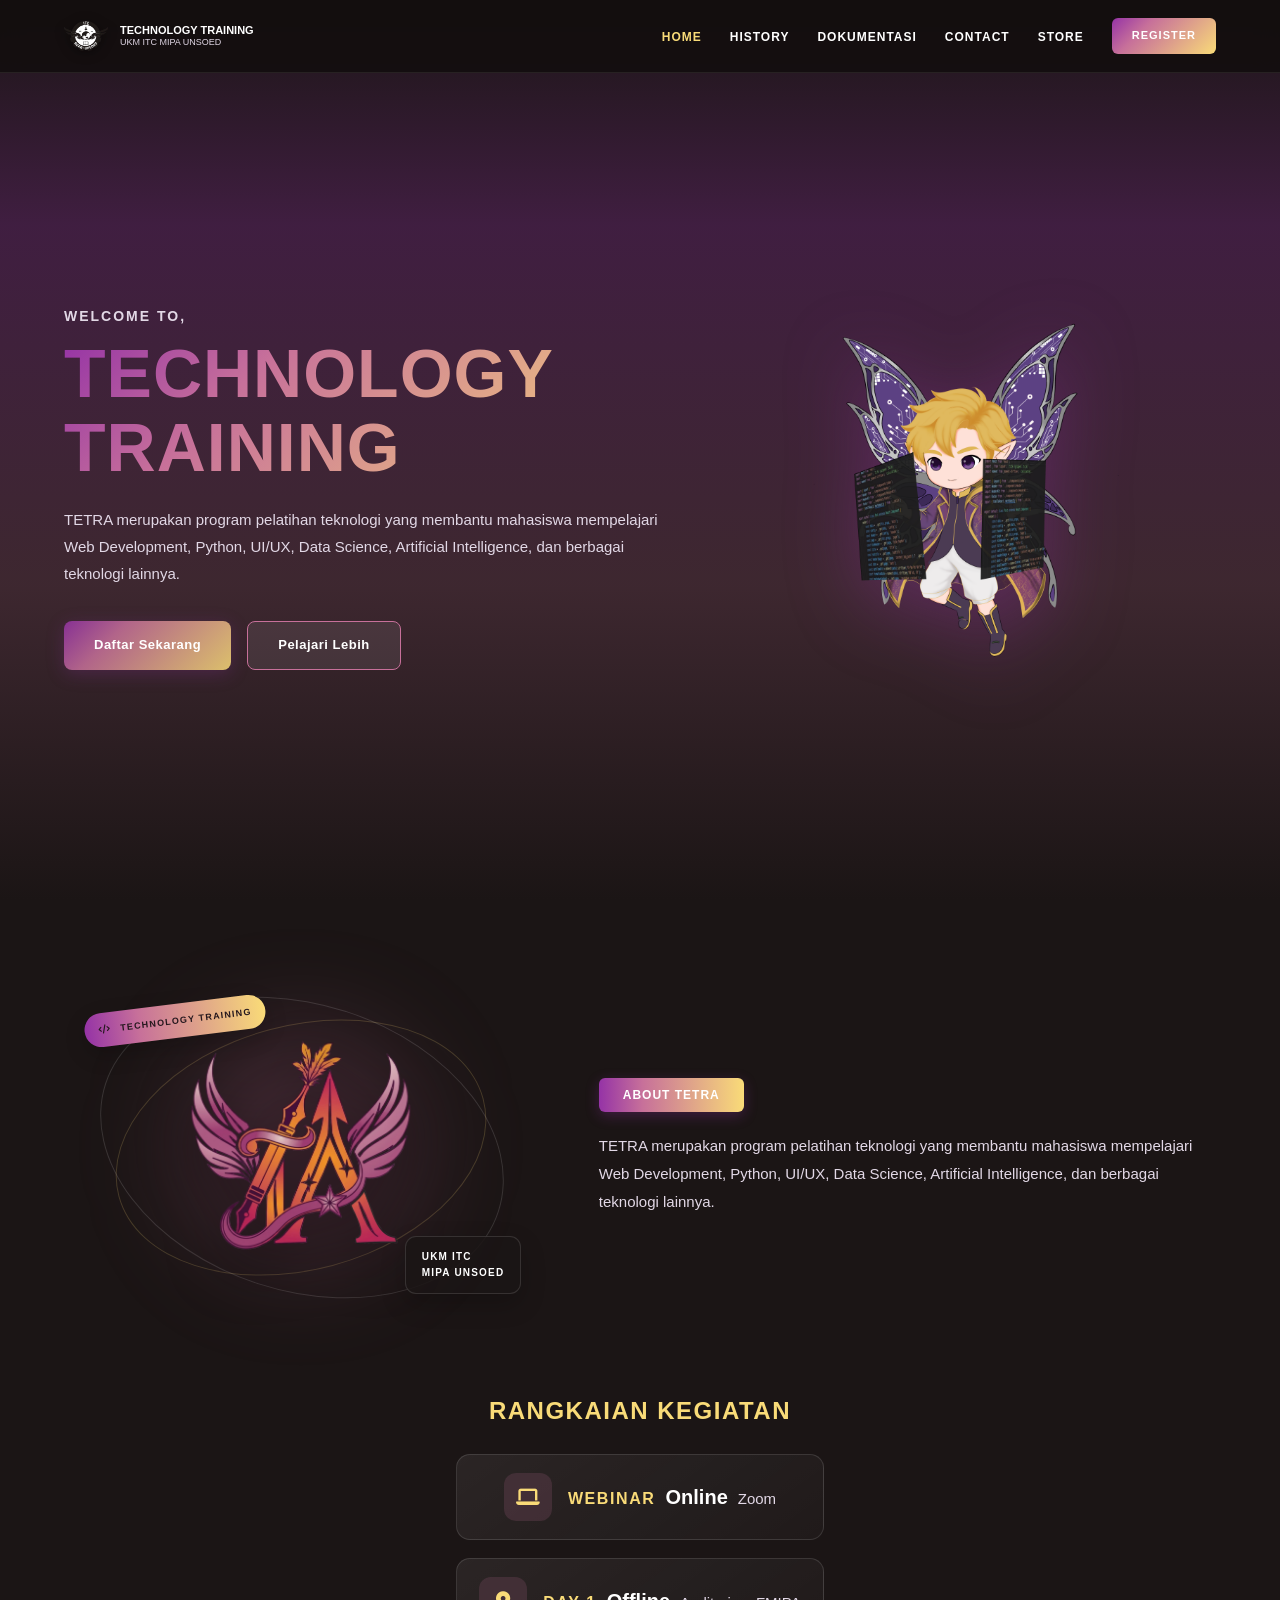
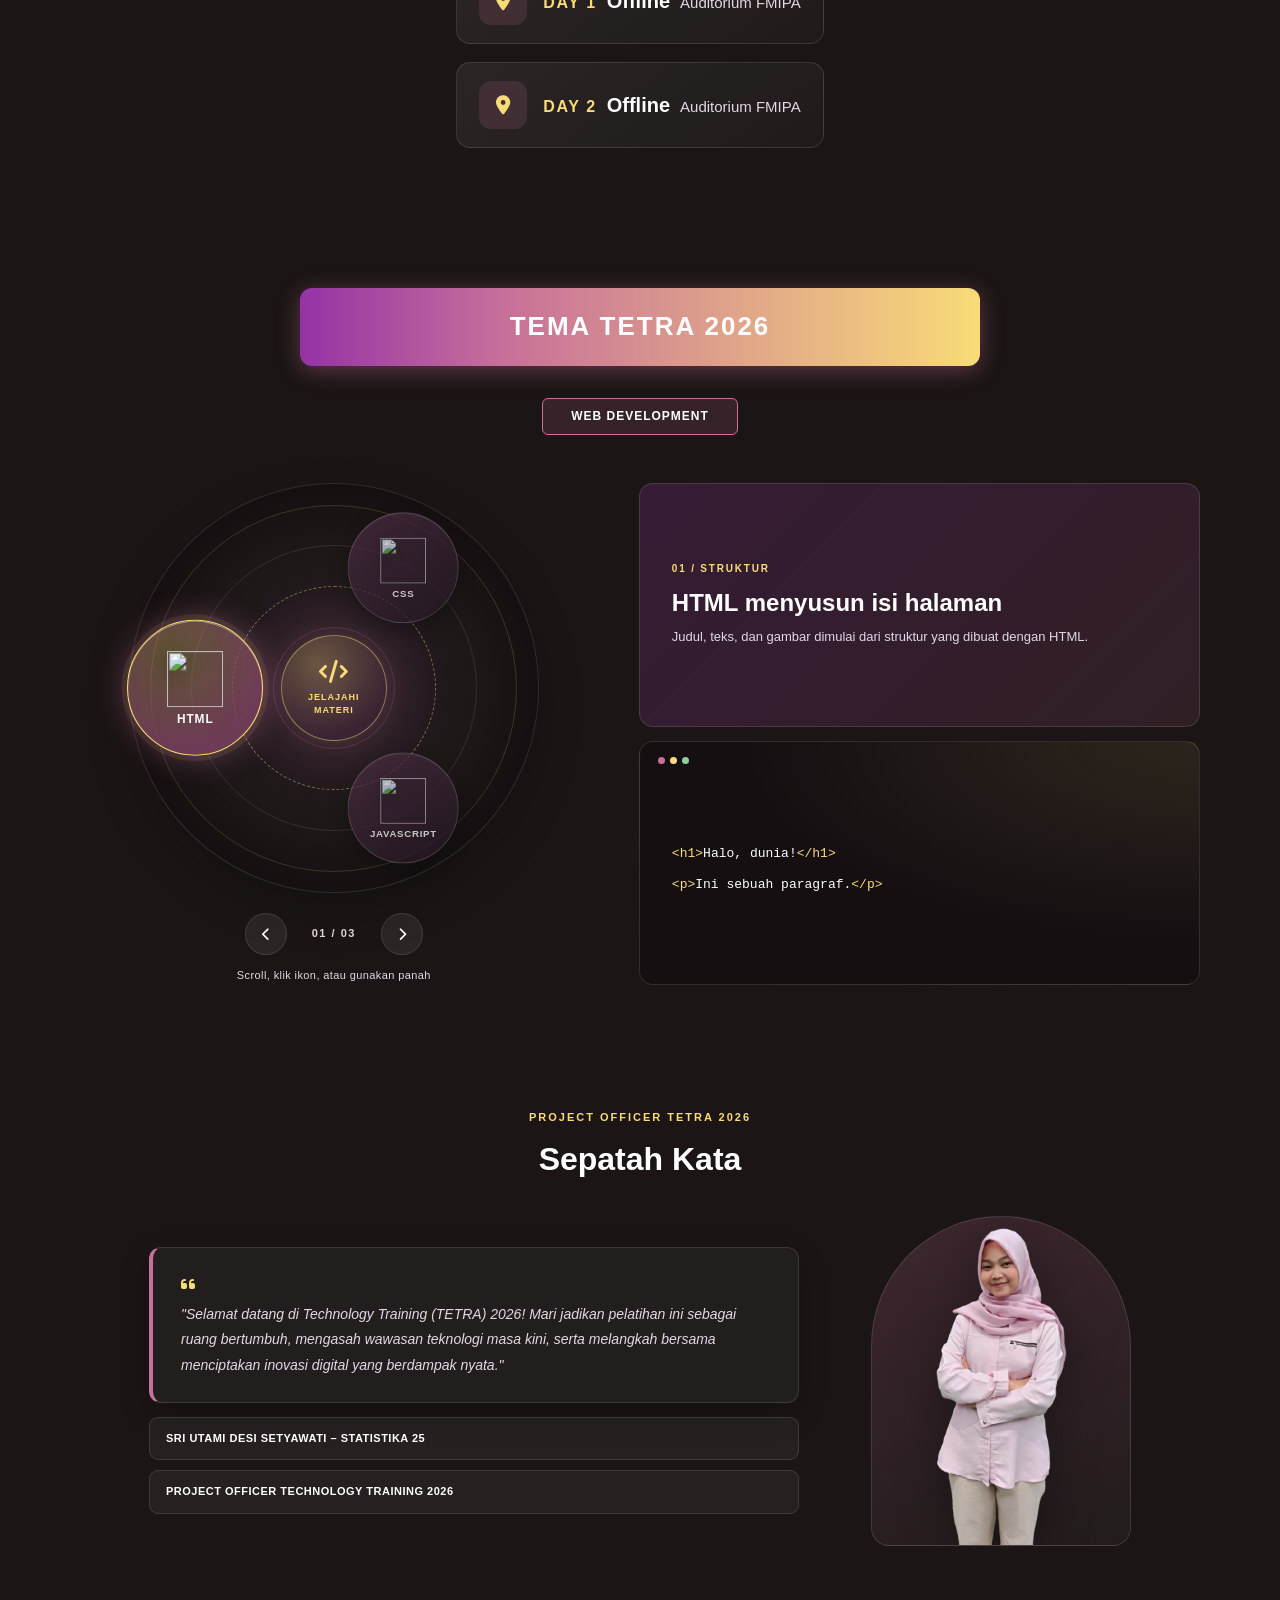
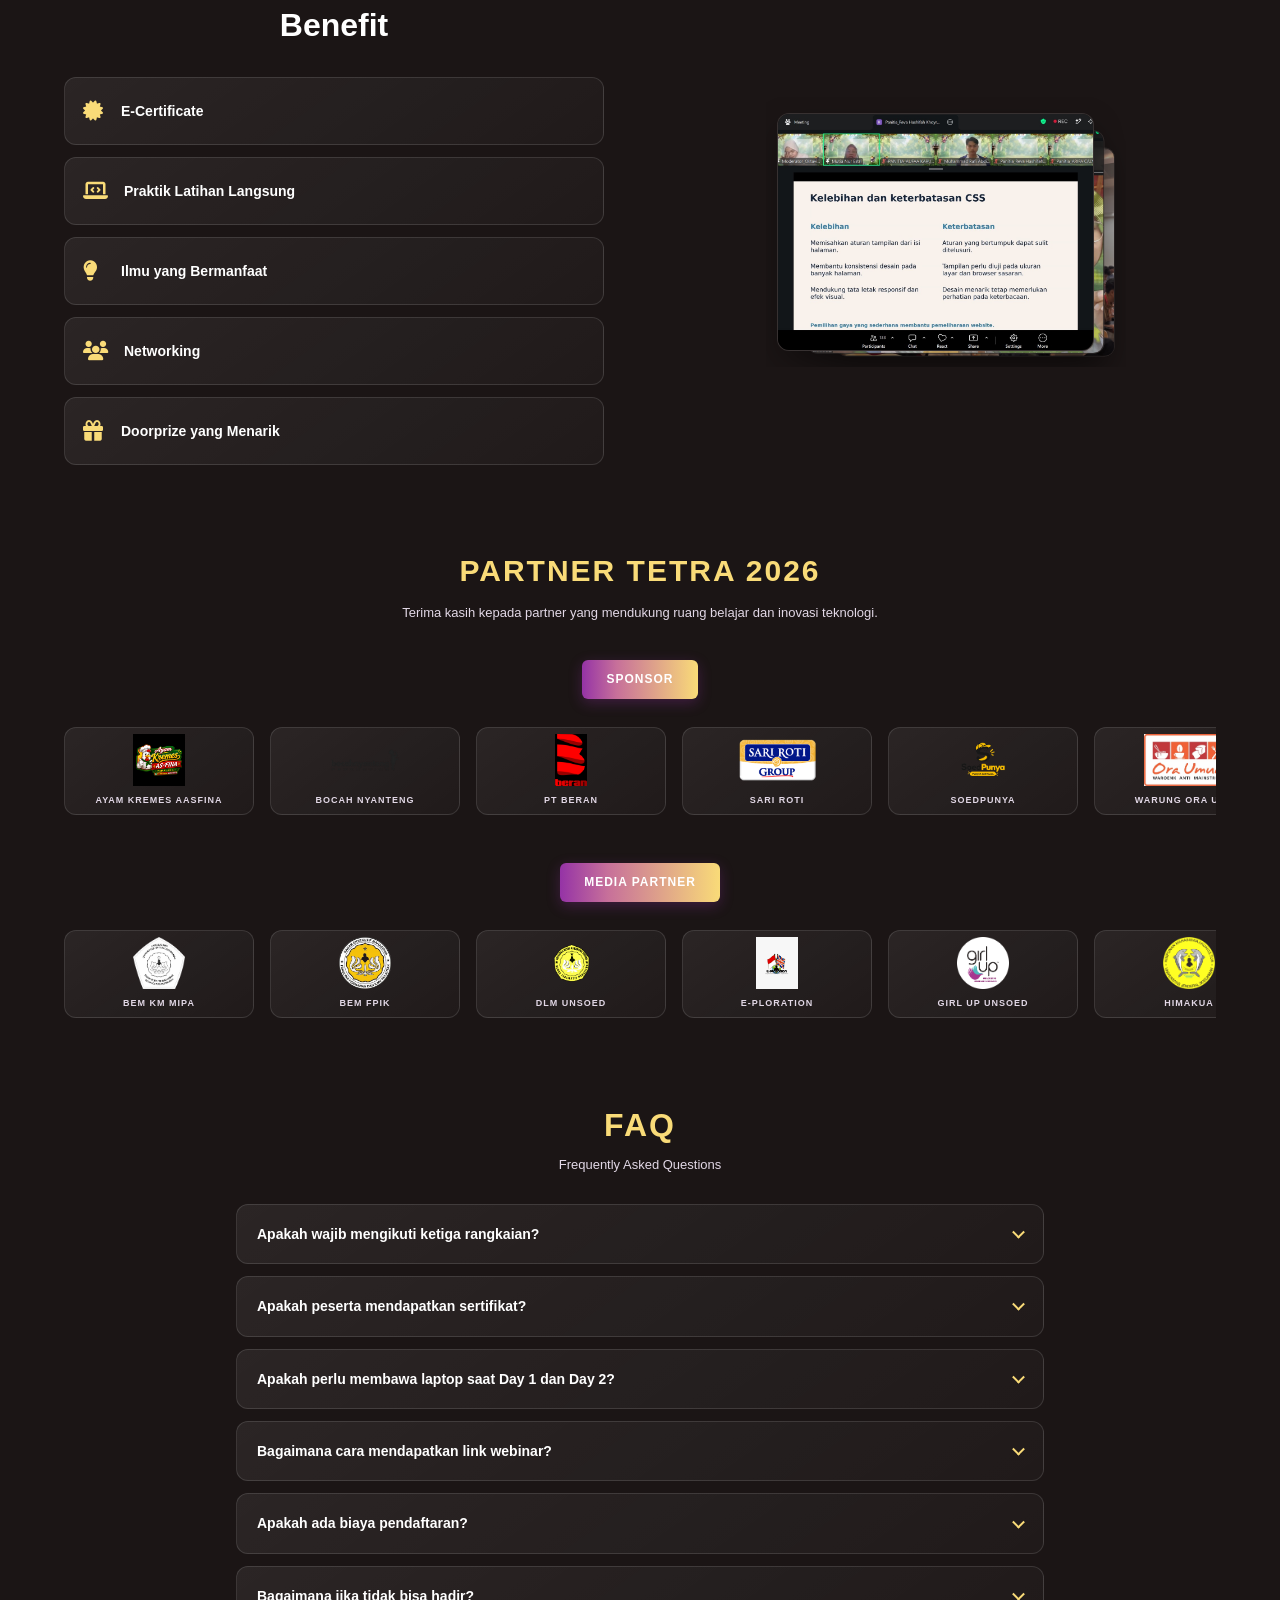
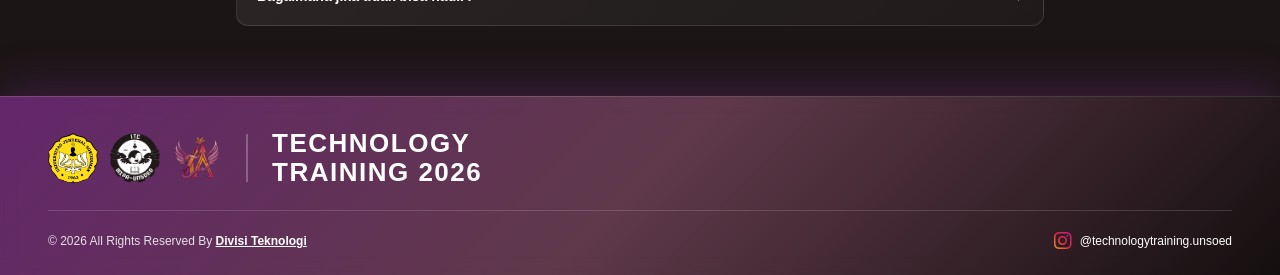
==== commit da50b819: "hapus satu kalimat" ====
--- a/index.html
+++ b/index.html
@@ -104,7 +104,6 @@
     <section class="tema-section" id="tema">
       <div class="section-container">
         <div class="tema-header"><h2>TEMA TETRA 2026</h2></div>
-        <p class="tema-for">Pilih elemen untuk melihat perannya dalam</p>
         <div class="tema-webdev"><span class="tag tag-webdev">WEB DEVELOPMENT</span></div>
 
         <div class="tech-explorer" id="tech-explorer">
